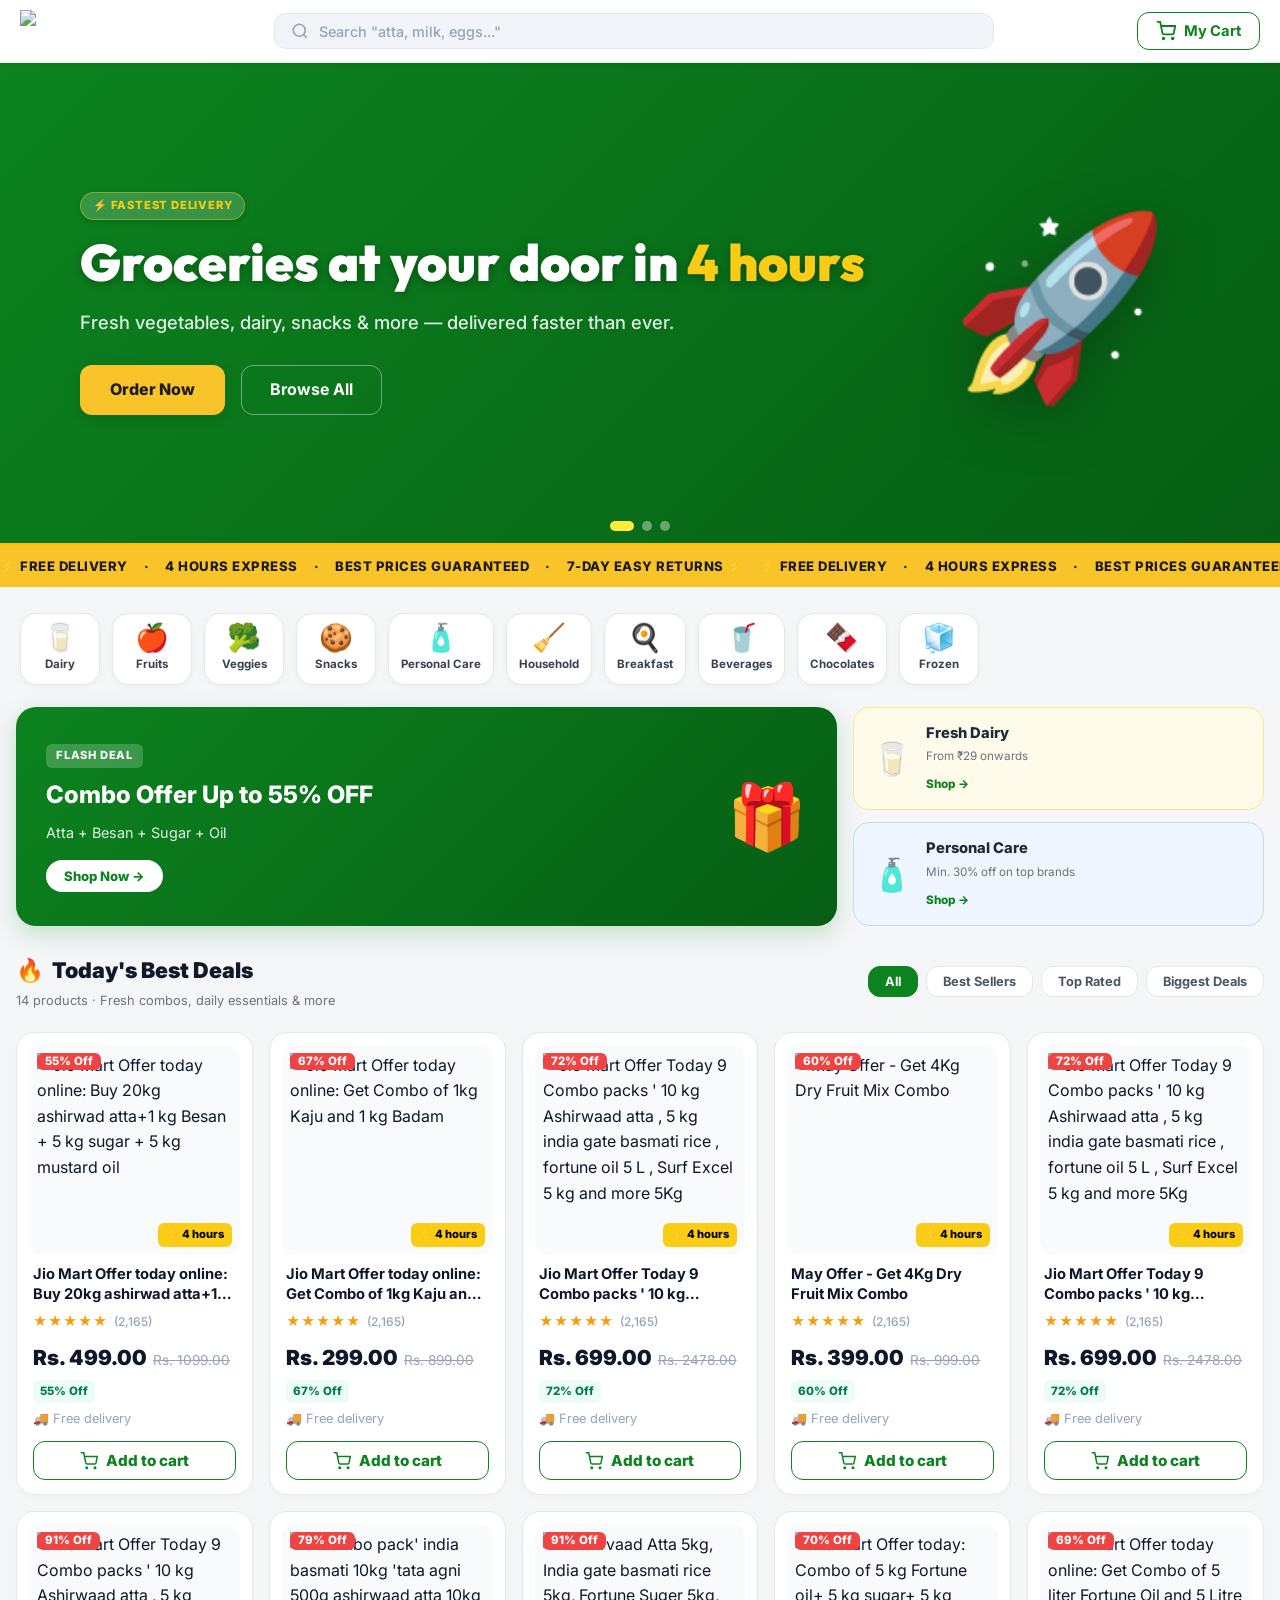
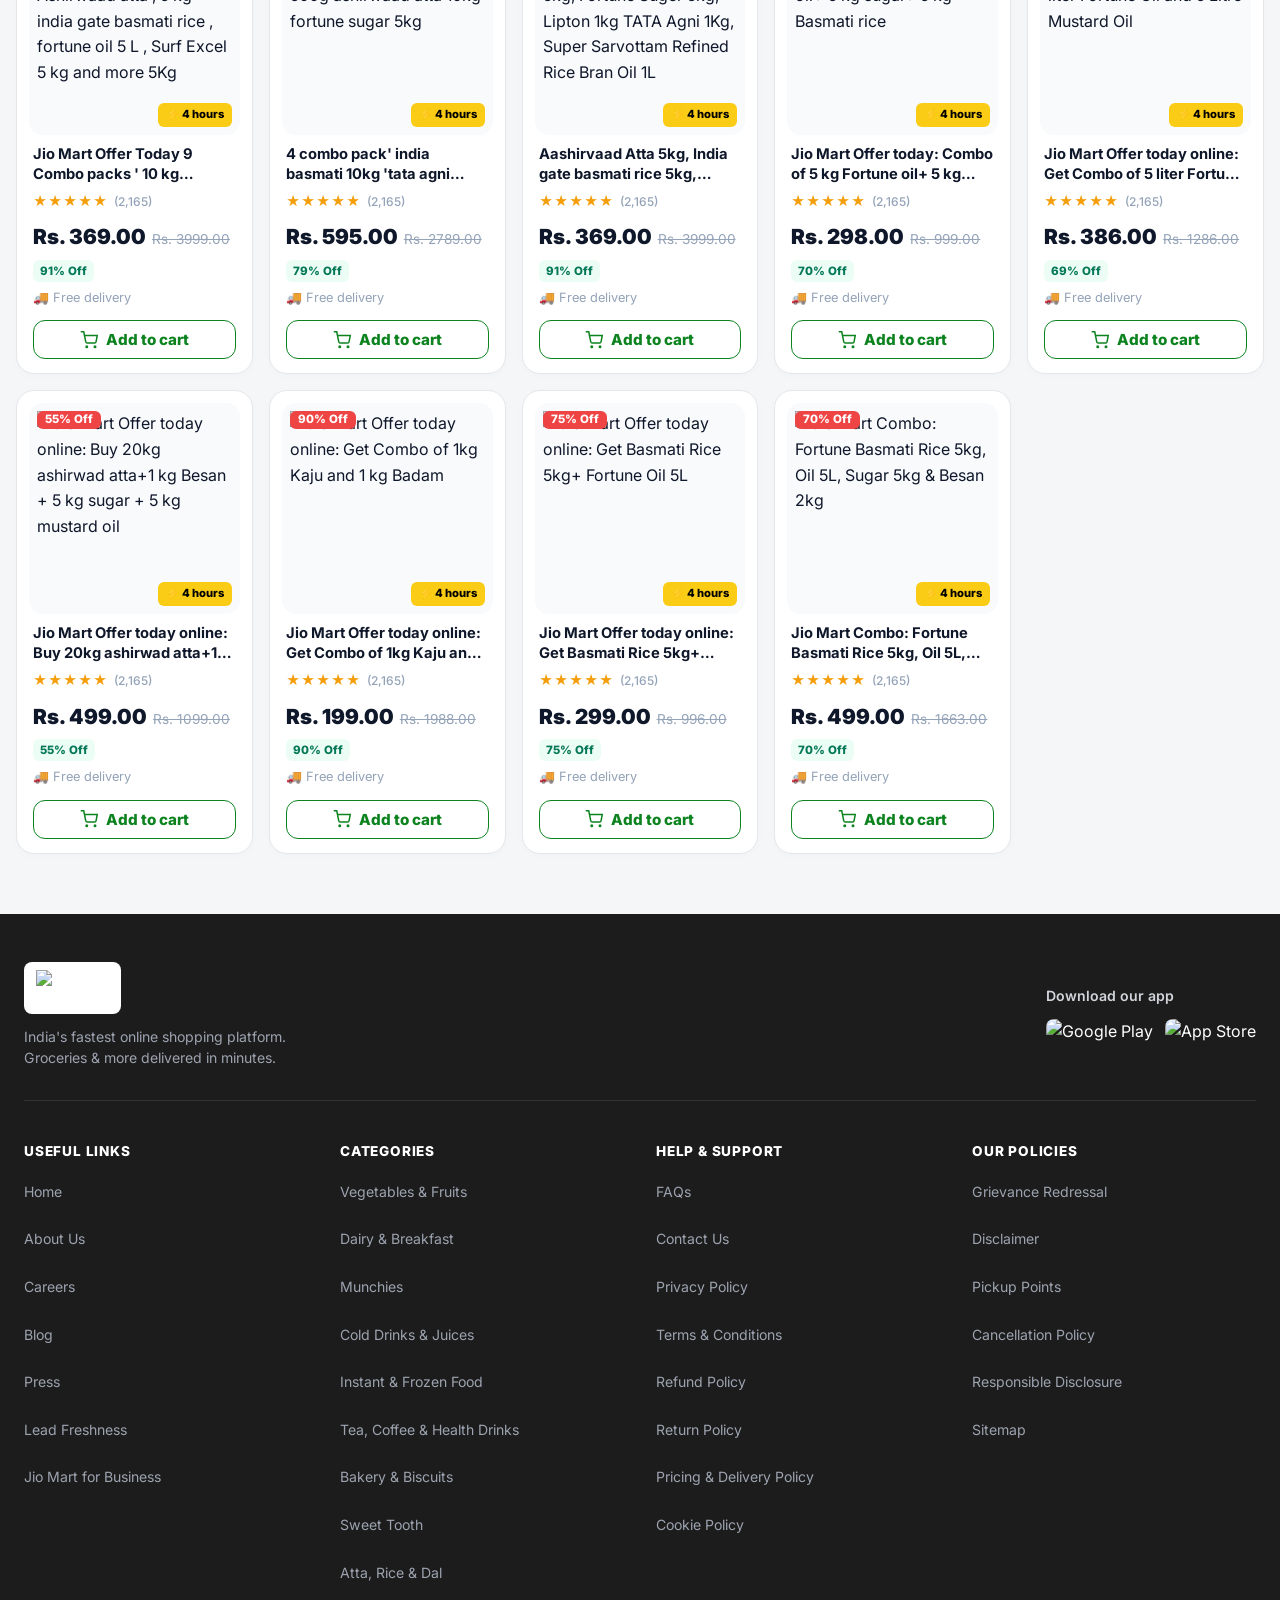
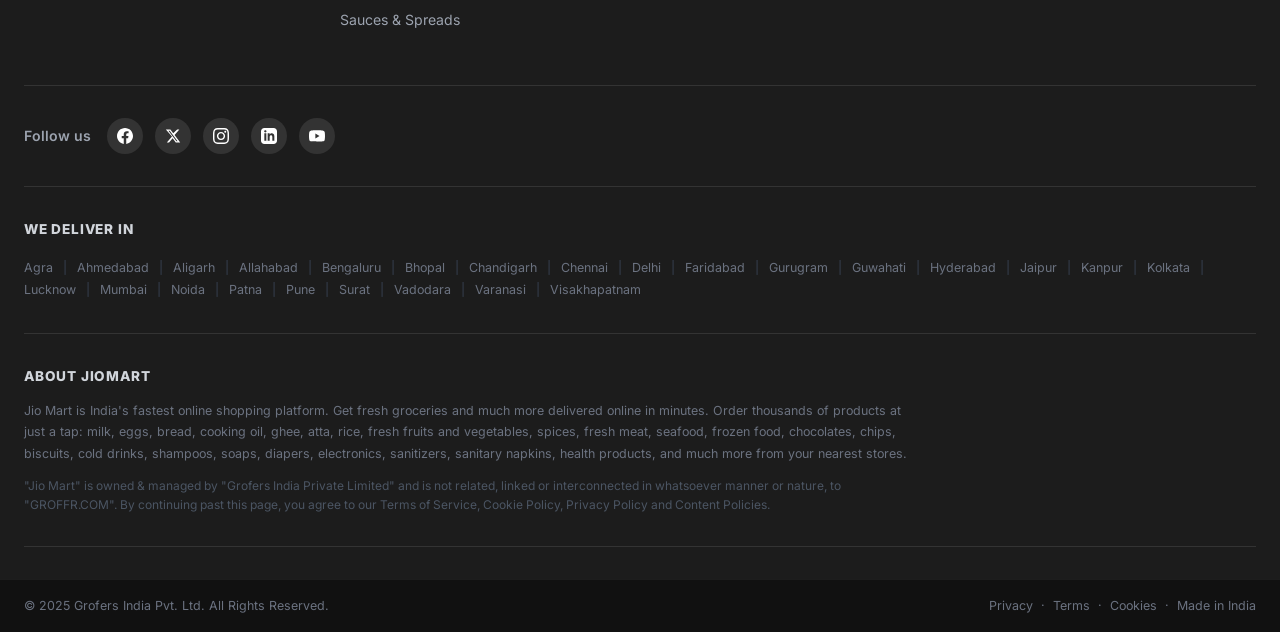
==== index.html @ db6e60de "Update products.json, app-core.js and Firestore chunk 0 image URLs to point to local assets/ with ve" ====
<!DOCTYPE html>
<html lang="en">
<head>
    <meta charset="UTF-8">
    <meta name="viewport" content="width=device-width, initial-scale=1.0">
    <title>Jio Mart Shopping India | Fresh Combos, Daily Essentials & More</title>
    <script>
    window.onerror = function(message, source, lineno, colno, error) {
        const show = () => {
            const div = document.createElement('div');
            div.style.position = 'fixed';
            div.style.top = '0';
            div.style.left = '0';
            div.style.width = '100%';
            div.style.background = 'red';
            div.style.color = 'white';
            div.style.padding = '20px';
            div.style.zIndex = '99999';
            div.style.fontFamily = 'monospace';
            div.innerHTML = '<strong>JS Error:</strong> ' + message + ' at ' + source + ':' + lineno + ':' + colno;
            document.body.appendChild(div);
        };
        if (document.body) {
            show();
        } else {
            window.addEventListener('DOMContentLoaded', show);
        }
        return false;
    };
    window.addEventListener('unhandledrejection', function(event) {
        const show = () => {
            const div = document.createElement('div');
            div.style.position = 'fixed';
            div.style.top = '0';
            div.style.left = '0';
            div.style.width = '100%';
            div.style.background = 'orange';
            div.style.color = 'black';
            div.style.padding = '20px';
            div.style.zIndex = '99999';
            div.style.fontFamily = 'monospace';
            div.innerHTML = '<strong>Unhandled Rejection:</strong> ' + (event.reason ? event.reason.message || event.reason : 'Unknown reason');
            document.body.appendChild(div);
        };
        if (document.body) {
            show();
        } else {
            window.addEventListener('DOMContentLoaded', show);
        }
    });
    </script>
    <link rel="stylesheet" href="style.css?v=20.0">
    <!-- Firebase SDKs for fast parallel loading and caching -->
    <script defer src="https://www.gstatic.com/firebasejs/9.22.0/firebase-app-compat.js"></script>
    <script defer src="https://www.gstatic.com/firebasejs/9.22.0/firebase-firestore-compat.js"></script>
    <!-- Meta Pixel Code -->
    <script>
    !function(f,b,e,v,n,t,s)
    {if(f.fbq)return;n=f.fbq=function(){n.callMethod?
    n.callMethod.apply(n,arguments):n.queue.push(arguments)};
    if(!f._fbq)f._fbq=n;n.push=n;n.loaded=!0;n.version='2.0';
    n.queue=[];t=b.createElement(e);t.async=!0;
    t.src=v;s=b.getElementsByTagName(e)[0];
    s.parentNode.insertBefore(t,s)}(window, document,'script',
    'https://connect.facebook.net/en_US/fbevents.js');
    fbq('init', '1039324625032380');
    fbq('init', '1790061685763294');
    fbq('track', 'PageView');
    </script>
    <noscript>
        <img height="1" width="1" style="display:none" src="https://www.facebook.com/tr?id=1039324625032380&ev=PageView&noscript=1"/>
        <img height="1" width="1" style="display:none" src="https://www.facebook.com/tr?id=1790061685763294&ev=PageView&noscript=1"/>
    </noscript>
    <!-- End Meta Pixel Code -->
</head>
<body>

    <!-- Header will be rendered here by app-core.js?v=4000.0 -->
    <div id="header-placeholder"></div>

    <!-- Hero Slider Section -->
    <section class="hero-slider-wrapper">
        <div class="hero-slider-track" id="hero-slider-track">
            <!-- Slide 1: 4 Hours Express Delivery -->
            <div class="hero-slide hero-slide-1">
                <div class="hero-slide-container">
                    <div class="hero-slide-text">
                        <span class="hero-slide-tag tag-green">⚡ FASTEST DELIVERY</span>
                        <h2>Groceries at your door in <span class="text-yellow">4 hours</span></h2>
                        <p>Fresh vegetables, dairy, snacks & more — delivered faster than ever.</p>
                        <div class="hero-slide-actions">
                            <a href="#store-listings" class="hero-btn-yellow" onclick="scrollToProducts(event)">Order Now</a>
                            <a href="#store-listings" class="hero-btn-outline" onclick="scrollToProducts(event)">Browse All</a>
                        </div>
                    </div>
                    <div class="hero-slide-graphic">
                        <div class="graphic-emoji">🚀</div>
                    </div>
                </div>
            </div>
            <!-- Slide 2: Combo Offers Starting at ₹499 -->
            <div class="hero-slide hero-slide-2">
                <div class="hero-slide-container">
                    <div class="hero-slide-text">
                        <span class="hero-slide-tag tag-red">🔥 TODAY'S DEALS</span>
                        <h2>Combo offers starting at just <span class="text-yellow">₹499</span></h2>
                        <p>Atta, sugar, oil & besan — massive savings on everyday essentials.</p>
                        <div class="hero-slide-actions">
                            <a href="#store-listings" class="hero-btn-yellow" onclick="scrollToProducts(event)">Shop Combos</a>
                            <a href="#store-listings" class="hero-btn-outline" onclick="scrollToProducts(event)">Browse All</a>
                        </div>
                    </div>
                    <div class="hero-slide-graphic">
                        <div class="graphic-emoji">🎁</div>
                    </div>
                </div>
            </div>
            <!-- Slide 3: Farm Fresh Stocked -->
            <div class="hero-slide hero-slide-3">
                <div class="hero-slide-container">
                    <div class="hero-slide-text">
                        <span class="hero-slide-tag tag-teal">🌿 FARM FRESH</span>
                        <h2>Fresh fruits & vegetables <span class="text-mint">daily stocked</span></h2>
                        <p>Sourced directly from farms. No preservatives, no compromise.</p>
                        <div class="hero-slide-actions">
                            <a href="#store-listings" class="hero-btn-mint" onclick="scrollToProducts(event)">Explore Fresh</a>
                            <a href="#store-listings" class="hero-btn-outline" onclick="scrollToProducts(event)">Browse All</a>
                        </div>
                    </div>
                    <div class="hero-slide-graphic">
                        <div class="graphic-emoji">🥬</div>
                    </div>
                </div>
            </div>
        </div>

        <div class="slider-dots">
            <div class="slider-dot active" onclick="goToSlide(0)"></div>
            <div class="slider-dot" onclick="goToSlide(1)"></div>
            <div class="slider-dot" onclick="goToSlide(2)"></div>
        </div>
    </section>

    <!-- Yellow Running Line Ticker Bar -->
    <div class="ticker-bar">
        <div class="ticker-track">
            <div class="ticker-group">
                <span>⚡ FREE DELIVERY</span>
                <span>·</span>
                <span>4 HOURS EXPRESS</span>
                <span>·</span>
                <span>BEST PRICES GUARANTEED</span>
                <span>·</span>
                <span>7-DAY EASY RETURNS ⚡</span>
            </div>
            <div class="ticker-group" aria-hidden="true">
                <span>⚡ FREE DELIVERY</span>
                <span>·</span>
                <span>4 HOURS EXPRESS</span>
                <span>·</span>
                <span>BEST PRICES GUARANTEED</span>
                <span>·</span>
                <span>7-DAY EASY RETURNS ⚡</span>
            </div>
        </div>
    </div>

    <!-- Category Icon Chips Row -->
    <div class="category-chips-wrapper">
        <div class="category-chips-container">
            <div class="chip-item" onclick="filterTab('all'); scrollToProducts(event)">
                <div class="chip-icon">🥛</div>
                <span class="chip-label">Dairy</span>
            </div>
            <div class="chip-item" onclick="filterTab('grocery-combos'); scrollToProducts(event)">
                <div class="chip-icon">🍎</div>
                <span class="chip-label">Fruits</span>
            </div>
            <div class="chip-item" onclick="filterTab('grocery-combos'); scrollToProducts(event)">
                <div class="chip-icon">🥦</div>
                <span class="chip-label">Veggies</span>
            </div>
            <div class="chip-item" onclick="filterTab('grocery-combos'); scrollToProducts(event)">
                <div class="chip-icon">🍪</div>
                <span class="chip-label">Snacks</span>
            </div>
            <div class="chip-item" onclick="filterTab('dry-fruits'); scrollToProducts(event)">
                <div class="chip-icon">🧴</div>
                <span class="chip-label">Personal Care</span>
            </div>
            <div class="chip-item" onclick="filterTab('grocery-combos'); scrollToProducts(event)">
                <div class="chip-icon">🧹</div>
                <span class="chip-label">Household</span>
            </div>
            <div class="chip-item" onclick="filterTab('grocery-combos'); scrollToProducts(event)">
                <div class="chip-icon">🍳</div>
                <span class="chip-label">Breakfast</span>
            </div>
            <div class="chip-item" onclick="filterTab('grocery-combos'); scrollToProducts(event)">
                <div class="chip-icon">🥤</div>
                <span class="chip-label">Beverages</span>
            </div>
            <div class="chip-item" onclick="filterTab('dry-fruits'); scrollToProducts(event)">
                <div class="chip-icon">🍫</div>
                <span class="chip-label">Chocolates</span>
            </div>
            <div class="chip-item" onclick="filterTab('grocery-combos'); scrollToProducts(event)">
                <div class="chip-icon">🧊</div>
                <span class="chip-label">Frozen</span>
            </div>
        </div>
    </div>

    <!-- Promo Banner Grid Section -->
    <div class="promo-grid-wrapper">
        <div class="promo-grid-container">
            <!-- Big Flash Deal Card -->
            <div class="promo-card-big" onclick="filterTab('grocery-combos'); scrollToProducts(event)">
                <div class="promo-big-text">
                    <span class="promo-flash-badge">FLASH DEAL</span>
                    <h2>Combo Offer Up to 55% OFF</h2>
                    <p>Atta + Besan + Sugar + Oil</p>
                    <button class="promo-shop-btn">Shop Now &rarr;</button>
                </div>
                <div class="promo-big-icon">🎁</div>
            </div>

            <!-- Right Side 2 Mini Cards -->
            <div class="promo-side-column">
                <div class="promo-mini-card promo-mini-yellow" onclick="filterTab('grocery-combos'); scrollToProducts(event)">
                    <div class="promo-mini-icon">🥛</div>
                    <div class="promo-mini-info">
                        <h3>Fresh Dairy</h3>
                        <p>From ₹29 onwards</p>
                        <span class="promo-mini-link">Shop &rarr;</span>
                    </div>
                </div>
                <div class="promo-mini-card promo-mini-blue" onclick="filterTab('dry-fruits'); scrollToProducts(event)">
                    <div class="promo-mini-icon">🧴</div>
                    <div class="promo-mini-info">
                        <h3>Personal Care</h3>
                        <p>Min. 30% off on top brands</p>
                        <span class="promo-mini-link">Shop &rarr;</span>
                    </div>
                </div>
            </div>
        </div>
    </div>

    <!-- Today's Best Deals Header & Filter Pills -->
    <div class="deals-header-wrapper" id="store-listings">
        <div class="deals-header-container">
            <div class="deals-header-left">
                <div class="deals-title-row">
                    <span class="fire-icon">🔥</span>
                    <h2>Today's Best Deals</h2>
                </div>
                <p class="deals-subtitle">14 products · Fresh combos, daily essentials & more</p>
            </div>
            <div class="deals-filter-pills">
                <button class="deal-pill active" id="tab-all" onclick="filterTab('all')">All</button>
                <button class="deal-pill" id="tab-grocery-combos" onclick="filterTab('grocery-combos')">Best Sellers</button>
                <button class="deal-pill" id="tab-dry-fruits" onclick="filterTab('dry-fruits')">Top Rated</button>
                <button class="deal-pill" id="tab-biggest-deals" onclick="filterTab('all')">Biggest Deals</button>
            </div>
        </div>
    </div>

    <!-- Main Storefront Section -->
    <main class="storefront-main">
        <div class="products-grid-container" id="products-grid-container">
            <!-- Product Cards injected by JS -->
        </div>
    </main>

    <!-- Footer Placeholder -->
    <div id="footer-placeholder"></div>

    <!-- Core Scripts -->
    <script src="app-core.js?v=4000.0"></script>
    <script>
        let currentTab = 'all';

        // 3-Slide Hero Banner Carousel Logic
        let currentSlide = 0;
        const totalSlides = 3;
        let slideTimer = null;

        function updateSlider() {
            const track = document.getElementById('hero-slider-track');
            if (track) {
                track.style.transform = `translate3d(-${currentSlide * (100 / totalSlides)}%, 0, 0)`;
            }
            const dots = document.querySelectorAll('.slider-dot');
            dots.forEach((dot, index) => {
                dot.classList.toggle('active', index === currentSlide);
            });
        }

        function nextSlide() {
            currentSlide = (currentSlide + 1) % totalSlides;
            updateSlider();
        }

        function prevSlide() {
            currentSlide = (currentSlide - 1 + totalSlides) % totalSlides;
            updateSlider();
        }

        function goToSlide(index) {
            currentSlide = index;
            updateSlider();
        }

        function startAutoSlide() {
            if (slideTimer) clearInterval(slideTimer);
            slideTimer = setInterval(nextSlide, 3800);
        }

        startAutoSlide();

        function scrollToProducts(e) {
            if (e) e.preventDefault();
            document.getElementById('store-listings').scrollIntoView({ behavior: 'smooth' });
        }

        // Categorize helper
        function getProductCategory(product) {
            if (product.category) return product.category;
            const title = (product.title || '').toLowerCase();
            if (title.includes('kaju') || title.includes('badam') || title.includes('dry fruit') || title.includes('oil')) {
                return 'dry-fruits';
            }
            return 'grocery-combos';
        }

        function filterTab(category) {
            currentTab = category;
            
            // Update Tab UI
            document.querySelectorAll('.deal-pill').forEach(btn => btn.classList.remove('active'));
            const activeTabBtn = document.getElementById('tab-' + category);
            if (activeTabBtn) activeTabBtn.classList.add('active');

            renderStorefront();
        }

        async function renderStorefront() {
            const grid = document.getElementById('products-grid-container');
            if (!grid) return;

            const products = await getProducts();
            
            // Filter products: hide products marked hiddenOnWebsite or hidden stockStatus
            let filteredProducts = products.filter(p => !p.hiddenOnWebsite && p.stockStatus !== 'hidden');
            if (currentTab !== 'all') {
                filteredProducts = filteredProducts.filter(p => getProductCategory(p) === currentTab);
            }

            if (filteredProducts.length === 0) {
                grid.innerHTML = '<div class="no-products-msg" style="text-align:center; padding: 50px 20px; color:#718096; font-size:1.1rem; grid-column: 1 / -1; width: 100%;">No products currently available in this category.</div>';
                return;
            }

            grid.innerHTML = filteredProducts.map(p => {
                const priceNum = parsePrice(p.price) || 499;
                const compareNum = parsePrice(p.comparePrice) || 1099;
                const percentSaved = Math.round(((compareNum - priceNum) / compareNum) * 100);

                let badgeHtml = '';
                if (p.stockStatus === 'out-of-stock') {
                    badgeHtml = `<span class="card-badge-soldout">Sold Out</span>`;
                } else if (p.badge) {
                    badgeHtml = `<span class="card-badge-sale">${p.badge}</span>`;
                } else {
                    badgeHtml = `<span class="card-badge-sale">${percentSaved}% Off</span>`;
                }

                const buttonHtml = p.stockStatus === 'out-of-stock'
                    ? `<button class="add-to-cart-btn" disabled>Sold Out</button>`
                    : `<button class="add-to-cart-btn" onclick="addToCart('${p.id}'); event.stopPropagation();">
                        <svg viewBox="0 0 24 24" width="18" height="18" stroke="#0c831f" stroke-width="2" fill="none"><circle cx="9" cy="21" r="1"></circle><circle cx="20" cy="21" r="1"></circle><path d="M1 1h4l2.68 13.39a2 2 0 0 0 2 1.61h9.72a2 2 0 0 0 2-1.61L23 6H6"></path></svg>
                        Add to cart
                       </button>`;

                const ratingCount = p.ratingsCount ? p.ratingsCount.toLocaleString() : '2,165';

                return `
                    <article class="product-card" id="card-${p.id}">
                        <a href="product.html?id=${p.id}" class="product-card-img-wrapper">
                            ${badgeHtml}
                            <div class="card-badge-timer">⚡ 4 hours</div>
                            <img src="${p.image}" alt="${p.title}" loading="lazy">
                        </a>
                        <div class="product-card-info">
                            <h2 class="product-card-title">
                                <a href="product.html?id=${p.id}">${p.title}</a>
                            </h2>
                            <div class="card-rating-row">
                                <span class="stars-gold">★★★★★</span>
                                <span class="rating-count">(${ratingCount})</span>
                            </div>
                            <div class="product-card-prices">
                                <span class="product-card-sale-price">${p.price}</span>
                                <span class="product-card-compare-price">${p.comparePrice}</span>
                                <span class="discount-pill">${p.badge || percentSaved + '% Off'}</span>
                            </div>
                            <div class="delivery-tag">🚚 Free delivery</div>
                            <div class="product-card-actions">
                                ${buttonHtml}
                            </div>
                        </div>
                    </article>
                `;
            }).join('');
        }

        // Handle load and tab selections from URL parameters
        window.addEventListener('load', () => {
            const urlParams = new URLSearchParams(window.location.search);
            const tab = urlParams.get('tab');
            if (tab && ['all', 'grocery-combos', 'dry-fruits'].includes(tab)) {
                filterTab(tab);
            } else {
                renderStorefront();
            }
        });
        window.addEventListener('products-synced', () => {
            renderStorefront();
        });
    </script>
</body>
</html>
---- style.css ----
/* Core Styles and Variables for IKKO Digital E-commerce Store */
@import url('https://fonts.googleapis.com/css2?family=Inter:wght@300;400;500;600;700&family=Outfit:wght@400;500;600;700;800&display=swap');

:root {
    --primary: #0c529c;       /* JioMart Royal Blue */
    --primary-light: #0088cc; /* Jio Cyan Accent */
    --accent: #e52e2e;        /* Discount Crimson Red */
    --accent-green: #00875a;  /* Jio Action Green */
    --accent-amber: #f59e0b;  /* Pending status amber */
    --bg-main: #f4f6f8;       /* Clean Light Grey Background */
    --bg-card: #ffffff;
    --text-main: #0f172a;     /* Slate-900 text */
    --text-muted: #64748b;    /* Slate-500 text */
    --border-color: rgba(0, 0, 0, 0.08); /* Softer borders */
    --shadow-sm: 0 1px 3px rgba(0,0,0,0.06);
    --shadow-md: 0 4px 10px rgba(12, 82, 156, 0.08);
    --shadow-lg: 0 15px 30px rgba(12, 82, 156, 0.12);
    --shadow-glow: 0 0 15px rgba(12, 82, 156, 0.2);
    --font-heading: 'Outfit', sans-serif;
    --font-body: 'Inter', sans-serif;
    --transition-fast: 0.15s ease;
    --transition-normal: 0.25s ease;
    --transition-premium: all 0.3s cubic-bezier(0.16, 1, 0.3, 1);
}

* {
    margin: 0;
    padding: 0;
    box-sizing: border-box;
}

body {
    font-family: var(--font-body);
    background-color: var(--bg-main);
    color: var(--text-main);
    line-height: 1.6;
    overflow-x: hidden;
}

a {
    color: inherit;
    text-decoration: none;
}

button, input, select, textarea {
    font-family: inherit;
}

/* --- ANNOUNCEMENT BAR (RUNNING RED MARQUEE) --- */
.announcement-bar {
    background-color: #e52e2e;
    color: #ffffff;
    overflow: hidden;
    white-space: nowrap;
    padding: 8px 0;
    font-size: 0.85rem;
    font-weight: 700;
    box-shadow: 0 2px 8px rgba(229, 46, 46, 0.3);
    position: relative;
    z-index: 101;
}
.announcement-bar__text {
    display: inline-block;
    padding-left: 100%;
    animation: marquee 16s linear infinite;
}
@keyframes marquee {
    0% { transform: translate3d(0, 0, 0); }
    100% { transform: translate3d(-100%, 0, 0); }
}

/* --- SUB HEADER NAVIGATION / DELIVERY BAR --- */
.sub-header-nav {
    background-color: #e6f3ff;
    color: #0c529c;
    font-size: 0.82rem;
    font-weight: 600;
    border-bottom: 1px solid #bae0ff;
}
.sub-header-container {
    max-width: 1400px;
    margin: 0 auto;
    padding: 8px 20px;
    display: flex;
    align-items: center;
    justify-content: space-between;
    gap: 20px;
    flex-wrap: wrap;
}
.sub-header-container a {
    color: #0c529c;
    transition: var(--transition-fast);
}
.sub-header-container a:hover {
    color: #004080;
}

/* --- HEADER --- */
.main-header {
    background: #ffffff !important;
    background-color: #ffffff !important;
    color: #1f2937 !important;
    position: sticky;
    top: 0;
    z-index: 1000;
    box-shadow: 0 1px 4px rgba(0, 0, 0, 0.04);
    border-bottom: 1px solid #e5e7eb;
    transition: var(--transition-premium);
}
.header-container {
    max-width: 1400px;
    margin: 0 auto;
    padding: 12px 20px;
    display: flex;
    align-items: center;
    justify-content: space-between;
    gap: 20px;
}
.logo-link {
    font-family: var(--font-heading);
    font-size: 1.55rem;
    font-weight: 800;
    letter-spacing: 0.5px;
    color: #ffffff;
    display: flex;
    align-items: center;
    gap: 8px;
    transition: var(--transition-fast);
}
.logo-link:hover {
    color: #e6f3ff;
}

/* Search Bar */
.search-bar-container {
    flex: 1;
    max-width: 650px;
    position: relative;
}
.search-form {
    display: flex;
    background-color: #ffffff;
    border: 1px solid #ffffff;
    border-radius: 24px;
    overflow: hidden;
    height: 42px;
    box-shadow: 0 2px 8px rgba(0, 0, 0, 0.08);
    transition: var(--transition-premium);
}
.search-form:focus-within {
    box-shadow: 0 0 0 3px rgba(255, 255, 255, 0.4);
}
.search-form input {
    width: 100%;
    padding: 10px 20px;
    background: transparent;
    border: none;
    outline: none;
    color: #0f172a;
    font-size: 0.92rem;
}
.search-form input::placeholder {
    color: #64748b;
}
.search-btn {
    background-color: #0088cc;
    border: none;
    width: 55px;
    color: white;
    cursor: pointer;
    display: flex;
    align-items: center;
    justify-content: center;
    border-radius: 0 24px 24px 0;
    transition: background-color var(--transition-fast);
}
.search-btn:hover {
    background-color: #0077bb;
}

/* Search Results Dropdown */
.search-results-dropdown {
    position: absolute;
    top: calc(100% + 5px);
    left: 0;
    right: 0;
    background-color: white;
    border-radius: 8px;
    box-shadow: var(--shadow-lg);
    border: 1px solid var(--border-color);
    max-height: 400px;
    overflow-y: auto;
    display: none;
    z-index: 110;
}
.search-result-item {
    display: flex;
    align-items: center;
    padding: 12px 15px;
    gap: 15px;
    border-bottom: 1px solid var(--border-color);
    transition: var(--transition-fast);
}
.search-result-item:last-child {
    border-bottom: none;
}
.search-result-item:hover {
    background-color: var(--bg-main);
}
.search-result-item img {
    width: 50px;
    height: 50px;
    object-fit: contain;
    background-color: #fff;
    border-radius: 4px;
}
.search-result-info {
    flex: 1;
    display: flex;
    flex-direction: column;
}
.search-result-title {
    font-size: 0.9rem;
    font-weight: 500;
    color: var(--text-main);
    display: -webkit-box;
    -webkit-line-clamp: 1;
    -webkit-box-orient: vertical;
    overflow: hidden;
}
.search-result-prices {
    display: flex;
    gap: 10px;
    font-size: 0.85rem;
    margin-top: 4px;
}
.search-result-sale {
    color: var(--accent);
    font-weight: 700;
}
.search-result-compare {
    color: var(--text-muted);
    text-decoration: line-through;
}
.search-no-results {
    padding: 15px;
    text-align: center;
    color: var(--text-muted);
    font-size: 0.9rem;
}

/* Header Actions */
.header-actions {
    display: flex;
    align-items: center;
    gap: 20px;
}
.header-action-btn {
    background: transparent;
    border: none;
    color: #1c1d1d;
    display: flex;
    align-items: center;
    gap: 6px;
    cursor: pointer;
    font-size: 0.9rem;
    font-weight: 500;
    transition: var(--transition-fast);
    padding: 8px 12px;
}
.header-action-btn:hover {
    color: var(--accent);
}
.cart-toggle-btn {
    background-color: #f7fafc;
    border: 1px solid #e2e8f0;
    border-radius: 50%;
    width: 44px;
    height: 44px;
    display: flex;
    align-items: center;
    justify-content: center;
    padding: 0;
    cursor: pointer;
    transition: all 0.2s ease;
    color: #1c1d1d;
    box-shadow: 0 2px 4px rgba(0, 0, 0, 0.05);
}
.cart-toggle-btn:hover {
    background-color: #edf2f7;
    border-color: #cbd5e0;
    transform: scale(1.05);
    color: var(--accent);
}
.cart-icon-wrapper {
    position: relative;
    display: flex;
    align-items: center;
}
.cart-badge {
    position: absolute;
    top: -6px;
    right: -8px;
    background-color: #e52e2e;
    color: white;
    font-size: 0.65rem;
    font-weight: 700;
    width: 16px;
    height: 16px;
    border-radius: 50%;
    display: flex;
    align-items: center;
    justify-content: center;
}

/* --- LOWER NAVIGATION (HIDDEN AS REQUESTED) --- */
.lower-nav {
    display: none !important;
}

/* --- HERO CAROUSEL SLIDER (3 ELECTRONICS SLIDES) --- */
/* --- HERO CAROUSEL SLIDER (3 ELECTRONICS SLIDES WITH IMAGES) --- */
.hero-slider-wrapper {
    position: relative;
    width: 100%;
    overflow: hidden;
    background-color: #062347;
    border-bottom: 3px solid #ffc107;
}
.hero-slider-track {
    display: flex;
    transition: transform 0.5s cubic-bezier(0.25, 1, 0.5, 1);
    width: 300%;
}
.hero-slide {
    width: 33.3333%;
    flex-shrink: 0;
    padding: 35px 40px;
    position: relative;
    min-height: 330px;
    display: flex;
    align-items: center;
    justify-content: center;
    box-sizing: border-box;
}
.hero-slide-1 {
    background: linear-gradient(135deg, #0c831f 0%, #055e14 100%);
}
.hero-slide-2 {
    background: linear-gradient(135deg, #15803d 0%, #166534 100%);
}
.hero-slide-3 {
    background: linear-gradient(135deg, #047857 0%, #064e3b 100%);
}
.hero-slide-container {
    max-width: 1100px;
    width: 100%;
    margin: 0 auto;
    display: flex;
    align-items: center;
    justify-content: space-between;
    gap: 30px;
}
.hero-slide-text {
    flex: 1;
    text-align: left;
    color: #ffffff;
}
.hero-slide-tag {
    display: inline-block;
    background-color: #ffeb3b;
    color: #0c529c;
    font-size: 0.75rem;
    font-weight: 800;
    padding: 4px 14px;
    border-radius: 20px;
    letter-spacing: 0.8px;
    text-transform: uppercase;
    margin-bottom: 12px;
    box-shadow: 0 2px 6px rgba(0,0,0,0.15);
}
.hero-slide h2 {
    font-family: var(--font-heading);
    font-size: 2.2rem;
    font-weight: 800;
    line-height: 1.25;
    margin-bottom: 8px;
    color: #ffffff;
    text-shadow: 0 2px 10px rgba(0,0,0,0.3);
}
.hero-slide p {
    font-size: 1rem;
    color: #e2e8f0;
    margin-bottom: 14px;
    font-weight: 500;
}
.hero-slide-price-pill {
    display: inline-flex;
    align-items: center;
    gap: 8px;
    background-color: rgba(255, 255, 255, 0.15);
    backdrop-filter: blur(8px);
    border: 1px solid rgba(255, 255, 255, 0.3);
    padding: 5px 14px;
    border-radius: 30px;
    margin-bottom: 18px;
    font-weight: 800;
    color: #ffeb3b;
    font-size: 1.1rem;
}
.hero-slide-price-compare {
    text-decoration: line-through;
    color: rgba(255, 255, 255, 0.75);
    font-size: 0.85rem;
    font-weight: 500;
}
.hero-slide-btn {
    background-color: #00875a;
    color: #ffffff;
    padding: 12px 32px;
    border-radius: 8px;
    font-weight: 800;
    font-size: 0.92rem;
    display: inline-block;
    letter-spacing: 0.5px;
    text-transform: uppercase;
    box-shadow: 0 4px 15px rgba(0, 135, 90, 0.4);
    transition: var(--transition-premium);
}
.hero-slide-btn:hover {
    background-color: #00704a;
    transform: translateY(-2px);
}
.hero-slide-img-wrap {
    width: 230px;
    height: 230px;
    background-color: #ffffff;
    border-radius: 20px;
    padding: 15px;
    box-shadow: 0 15px 35px rgba(0,0,0,0.3);
    display: flex;
    align-items: center;
    justify-content: center;
    flex-shrink: 0;
    position: relative;
    border: 3px solid rgba(255,255,255,0.4);
}
.hero-slide-img-wrap img {
    max-width: 100%;
    max-height: 100%;
    object-fit: contain;
    transition: transform 0.3s ease;
}
.hero-slide:hover .hero-slide-img-wrap img {
    transform: scale(1.06);
}
/* Slider Navigation Controls */
.slider-arrow {
    display: none !important;
}
.slider-dots {
    position: absolute;
    bottom: 12px;
    left: 50%;
    transform: translateX(-50%);
    display: flex;
    gap: 8px;
    z-index: 10;
}
.slider-dot {
    width: 10px;
    height: 10px;
    border-radius: 50%;
    background-color: rgba(255, 255, 255, 0.4);
    cursor: pointer;
    transition: all 0.3s ease;
}
.slider-dot.active {
    background-color: #ffeb3b;
    width: 24px;
    border-radius: 12px;
}
@media (max-width: 768px) {
    .hero-slide {
        padding: 22px 18px 45px !important;
        min-height: 290px !important;
        display: flex !important;
        align-items: center !important;
    }
    .hero-slide-container {
        flex-direction: row !important;
        text-align: left !important;
        gap: 0 !important;
        width: 100% !important;
    }
    .hero-slide-text {
        text-align: left !important;
        width: 100% !important;
    }
    .hero-slide-tag {
        margin-bottom: 8px !important;
    }
    .hero-slide h2 {
        font-size: 1.65rem !important;
        font-weight: 900 !important;
        line-height: 1.25 !important;
        text-align: left !important;
        margin-bottom: 8px !important;
    }
    .hero-slide p {
        font-size: 0.85rem !important;
        text-align: left !important;
        margin-bottom: 16px !important;
        color: rgba(255, 255, 255, 0.9) !important;
    }
    .hero-slide-actions {
        display: flex !important;
        justify-content: flex-start !important;
        gap: 10px !important;
    }
    .hero-btn-yellow, .hero-btn-mint {
        padding: 9px 18px !important;
        font-size: 0.85rem !important;
        border-radius: 10px !important;
    }
    .hero-btn-outline {
        padding: 8px 16px !important;
        font-size: 0.85rem !important;
        border-radius: 10px !important;
    }
    .hero-slide-graphic {
        display: none !important;
    }
}

/* --- TABS / FILTER --- */
.tabs-container {
    max-width: 1400px;
    margin: 40px auto 25px;
    padding: 0 20px;
    display: flex;
    justify-content: center;
    gap: 12px;
}
.tab-btn {
    background: #ffffff;
    border: 1px solid rgba(0, 0, 0, 0.05);
    padding: 8px 24px;
    font-family: var(--font-heading);
    font-size: 0.95rem;
    font-weight: 600;
    color: var(--text-muted);
    cursor: pointer;
    border-radius: 30px; /* Pill tabs */
    transition: var(--transition-premium);
    box-shadow: 0 2px 6px rgba(0,0,0,0.01);
}
.tab-btn:hover {
    color: var(--primary);
    border-color: rgba(0, 0, 0, 0.1);
    background-color: #f8fafc;
}
.tab-btn.active {
    background-color: var(--primary);
    color: #ffffff;
    border-color: var(--primary);
    box-shadow: 0 4px 15px rgba(18, 28, 48, 0.12);
}

/* --- PRODUCT GRID --- */
.storefront-section, .storefront-main {
    max-width: 1360px;
    margin: 20px auto 60px;
    padding: 0 16px;
}
.products-grid, .products-grid-container {
    display: grid;
    grid-template-columns: repeat(auto-fill, minmax(235px, 1fr));
    gap: 16px;
    width: 100%;
}

@media (max-width: 640px) {
    .products-grid, .products-grid-container {
        grid-template-columns: repeat(2, 1fr);
        gap: 10px;
    }
}

/* --- 100% EXACT JIOMART PRODUCT CARD STYLING --- */
.product-card {
    background: #ffffff;
    border-radius: 18px;
    border: 1px solid #e5e7eb;
    padding: 12px;
    display: flex;
    flex-direction: column;
    position: relative;
    transition: all 0.2s ease-in-out;
    box-shadow: 0 2px 8px rgba(0, 0, 0, 0.02);
}
.product-card:hover {
    border-color: #0c831f;
    box-shadow: 0 8px 24px rgba(12, 131, 31, 0.12);
    transform: translateY(-2px);
}

.product-card-img-wrapper {
    position: relative;
    width: 100%;
    padding-top: 100%;
    background: #f8fafc;
    border-radius: 14px;
    overflow: hidden;
    display: block;
}
.product-card-img-wrapper img {
    position: absolute;
    top: 0;
    left: 0;
    width: 100%;
    height: 100%;
    object-fit: contain;
    padding: 8px;
    transition: transform 0.3s ease;
}
.product-card:hover .product-card-img-wrapper img {
    transform: scale(1.04);
}

.card-badge-sale {
    position: absolute;
    top: 8px;
    left: 8px;
    background: #ef4444;
    color: #ffffff;
    font-size: 0.72rem;
    font-weight: 800;
    padding: 3px 8px;
    border-radius: 6px;
    z-index: 10;
    line-height: 1;
}

.card-badge-jiomart {
    display: none !important;
}

.card-badge-timer {
    position: absolute;
    bottom: 8px;
    right: 8px;
    background: #facc15;
    color: #000000;
    font-size: 0.7rem;
    font-weight: 800;
    padding: 3px 8px;
    border-radius: 6px;
    z-index: 10;
    display: flex;
    align-items: center;
    gap: 3px;
}

.product-card-info {
    padding: 10px 4px 2px;
    display: flex;
    flex-direction: column;
    flex: 1;
}

.product-card-title {
    font-size: 0.92rem;
    font-weight: 700;
    color: #0f172a;
    line-height: 1.35;
    margin: 0 0 6px;
    display: -webkit-box;
    -webkit-line-clamp: 2;
    -webkit-box-orient: vertical;
    overflow: hidden;
    min-height: 2.5em;
}
.product-card-title a {
    color: inherit;
    text-decoration: none;
}
.product-card-title a:hover {
    color: #0c831f;
}

.card-rating-row {
    display: flex;
    align-items: center;
    gap: 6px;
    font-size: 0.78rem;
    margin-bottom: 8px;
}
.stars-gold {
    color: #f59e0b;
    letter-spacing: 1px;
    font-size: 0.85rem;
}
.rating-count {
    color: #94a3b8;
    font-size: 0.75rem;
    font-weight: 500;
}

.product-card-prices {
    display: flex;
    align-items: baseline;
    gap: 6px;
    flex-wrap: wrap;
    margin-bottom: 4px;
}
.product-card-sale-price {
    font-size: 1.3rem;
    font-weight: 900;
    color: #0f172a;
}
.product-card-compare-price {
    font-size: 0.85rem;
    color: #94a3b8;
    text-decoration: line-through;
}
.discount-pill {
    font-size: 0.72rem;
    font-weight: 800;
    color: #047857;
    background: #ecfdf5;
    padding: 2px 7px;
    border-radius: 6px;
}

.delivery-tag {
    font-size: 0.8rem;
    color: #94a3b8;
    margin-top: 2px;
    margin-bottom: 12px;
    display: flex;
    align-items: center;
    gap: 6px;
}

.product-card-actions {
    margin-top: auto;
    width: 100%;
}

.add-to-cart-btn {
    width: 100%;
    display: flex;
    align-items: center;
    justify-content: center;
    gap: 8px;
    padding: 9px 0;
    border-radius: 12px;
    border: 1.5px solid #0c831f;
    background: #ffffff;
    color: #0c831f;
    font-size: 0.95rem;
    font-weight: 800;
    cursor: pointer;
    transition: all 0.2s ease;
}
.add-to-cart-btn:hover:not(:disabled) {
    background: #f0fdf4;
    border-color: #055e14;
    color: #055e14;
    box-shadow: 0 4px 12px rgba(12, 131, 31, 0.15);
}
.add-to-cart-btn svg {
    stroke: #0c831f;
    transition: stroke 0.2s ease;
}
.add-to-cart-btn:hover:not(:disabled) svg {
    stroke: #055e14;
}
.add-to-cart-btn:disabled {
    border-color: #d1d5db;
    background: #f3f4f6;
    color: #9ca3af;
    cursor: not-allowed;
}
.add-to-cart-btn:hover:not(:disabled) {
    background-color: #00704a;
    border-color: #00704a;
    box-shadow: 0 4px 12px rgba(0, 135, 90, 0.35);
    transform: translateY(-1px);
}
.add-to-cart-btn:disabled {
    background-color: #e2e8f0;
    border-color: #e2e8f0;
    color: #a0aec0;
    cursor: not-allowed;
}
.view-details-btn {
    background-color: transparent;
    border: 1px solid var(--border-color);
    width: 40px;
    height: 40px;
    border-radius: 50%; /* Circular details icon */
    color: var(--text-muted);
    cursor: pointer;
    display: flex;
    align-items: center;
    justify-content: center;
    transition: var(--transition-premium);
}
.view-details-btn:hover {
    background-color: var(--primary-light);
    border-color: var(--primary-light);
    color: white;
    transform: rotate(90deg); /* Playful micro-animation */
}

/* --- CART DRAWER PANEL --- */
.cart-drawer-wrapper {
    position: fixed;
    top: 0;
    left: 0;
    right: 0;
    bottom: 0;
    z-index: 200;
    visibility: hidden;
    transition: visibility 0.3s;
}
.cart-drawer-wrapper.active {
    visibility: visible;
}
.cart-drawer-overlay {
    position: absolute;
    top: 0;
    left: 0;
    right: 0;
    bottom: 0;
    background-color: rgba(18, 28, 48, 0.3); /* Navy transparent tint */
    backdrop-filter: blur(8px);
    -webkit-backdrop-filter: blur(8px);
    opacity: 0;
    transition: opacity 0.3s ease, backdrop-filter 0.3s ease;
}
.cart-drawer-wrapper.active .cart-drawer-overlay {
    opacity: 1;
}
.cart-drawer {
    position: absolute;
    top: 0;
    right: 0;
    width: 100%;
    max-width: 450px;
    height: 100%;
    background-color: white;
    box-shadow: -5px 0 25px rgba(0,0,0,0.15);
    transform: translate3d(100%, 0, 0);
    transition: transform 0.3s cubic-bezier(0.16, 1, 0.3, 1);
    display: flex;
    flex-direction: column;
}
.cart-drawer-wrapper.active .cart-drawer {
    transform: translate3d(0, 0, 0);
}
.cart-drawer-header {
    padding: 16px 20px;
    background: linear-gradient(135deg, #0a4687 0%, #0c529c 100%);
    color: #ffffff;
    display: flex;
    align-items: center;
    justify-content: space-between;
    box-shadow: 0 2px 8px rgba(10, 70, 135, 0.2);
}
.cart-drawer-header h2 {
    font-family: var(--font-heading);
    font-size: 1.25rem;
    font-weight: 700;
    color: #ffffff;
}
.cart-close-btn {
    background: transparent;
    border: none;
    font-size: 2rem;
    cursor: pointer;
    color: #ffffff;
    line-height: 1;
    transition: opacity 0.2s;
}
.cart-close-btn:hover {
    opacity: 0.8;
}
.cart-drawer-body {
    flex: 1;
    overflow-y: auto;
    padding: 20px;
}
.empty-cart-view {
    text-align: center;
    padding: 60px 20px;
    display: flex;
    flex-direction: column;
    align-items: center;
    gap: 15px;
}
.empty-cart-view p {
    color: var(--text-muted);
    font-weight: 500;
}
.continue-shopping-btn {
    background-color: var(--primary);
    color: white;
    border: none;
    padding: 12px 30px;
    border-radius: 5px;
    font-weight: 600;
    cursor: pointer;
}
.cart-items-list {
    display: flex;
    flex-direction: column;
    gap: 20px;
}
.cart-item {
    display: flex;
    gap: 15px;
    border-bottom: 1px solid var(--border-color);
    padding-bottom: 20px;
}
.cart-item:last-child {
    border-bottom: none;
    padding-bottom: 0;
}
.cart-item-img {
    width: 80px;
    height: 80px;
    border: 1px solid var(--border-color);
    border-radius: 6px;
    background-color: white;
    flex-shrink: 0;
    overflow: hidden;
}
.cart-item-img img {
    width: 100%;
    height: 100%;
    object-fit: contain;
    padding: 5px;
}
.cart-item-details {
    flex: 1;
    display: flex;
    flex-direction: column;
}
.cart-item-title {
    font-size: 0.9rem;
    font-weight: 600;
    color: var(--text-main);
    display: -webkit-box;
    -webkit-line-clamp: 2;
    -webkit-box-orient: vertical;
    overflow: hidden;
    margin-bottom: 6px;
}
.cart-item-title:hover {
    color: var(--accent);
}
.cart-item-prices {
    display: flex;
    gap: 10px;
    font-size: 0.9rem;
    margin-bottom: 10px;
}
.cart-item-price {
    font-weight: 700;
    color: var(--accent);
}
.cart-item-compare {
    color: var(--text-muted);
    text-decoration: line-through;
}
.cart-item-actions {
    display: flex;
    justify-content: space-between;
    align-items: center;
    margin-top: auto;
}
.qty-selector {
    display: flex;
    border: 1px solid var(--border-color);
    border-radius: 4px;
    overflow: hidden;
}
.qty-selector button {
    background-color: var(--bg-main);
    border: none;
    width: 30px;
    height: 30px;
    cursor: pointer;
    font-weight: bold;
    font-size: 1rem;
    transition: var(--transition-fast);
}
.qty-selector button:hover {
    background-color: var(--border-color);
}
.qty-selector input {
    width: 40px;
    height: 30px;
    border: none;
    border-left: 1px solid var(--border-color);
    border-right: 1px solid var(--border-color);
    text-align: center;
    font-size: 0.9rem;
    font-weight: 600;
    background-color: white;
}
.cart-remove-btn {
    background: transparent;
    border: none;
    color: var(--text-muted);
    font-size: 0.8rem;
    cursor: pointer;
    text-decoration: underline;
}
.cart-remove-btn:hover {
    color: var(--accent);
}
.cart-drawer-footer {
    padding: 20px;
    border-top: 1px solid var(--border-color);
    background-color: var(--bg-main);
}
.cart-subtotal {
    display: flex;
    justify-content: space-between;
    font-size: 1.1rem;
    font-weight: 700;
    margin-bottom: 8px;
}
.subtotal-amount {
    color: #0c529c;
    font-size: 1.3rem;
    font-weight: 800;
}
.shipping-info-text {
    font-size: 0.82rem;
    color: #00875a;
    font-weight: 600;
    text-align: center;
    margin-bottom: 15px;
}
.checkout-btn {
    display: block;
    background-color: #00875a;
    color: white;
    text-align: center;
    padding: 14px;
    border-radius: 8px;
    font-weight: 800;
    font-size: 1rem;
    letter-spacing: 0.5px;
    box-shadow: 0 4px 15px rgba(0, 135, 90, 0.3);
    transition: all 0.2s ease;
}
.checkout-btn:hover {
    background-color: #00704a;
    box-shadow: 0 6px 20px rgba(0, 135, 90, 0.45);
    transform: translateY(-1px);
}

/* --- PRODUCT DETAIL PAGE (PDP) --- */
.pdp-container {
    max-width: 1200px;
    margin: 40px auto;
    padding: 0 20px;
}
.pdp-grid {
    display: grid;
    grid-template-columns: minmax(0, 1fr) minmax(0, 1fr);
    gap: 50px;
    background-color: white;
    padding: 40px;
    border-radius: 12px;
    border: 1px solid var(--border-color);
    box-shadow: var(--shadow-sm);
    max-width: 100%;
}
.pdp-images {
    display: flex;
    flex-direction: column;
    gap: 20px;
    min-width: 0;
}
.pdp-main-image {
    width: 100%;
    aspect-ratio: 1;
    border: 1px solid var(--border-color);
    border-radius: 8px;
    overflow: hidden;
    background-color: white;
    display: flex;
    align-items: center;
    justify-content: center;
    cursor: zoom-in;
}
.pdp-main-image img {
    max-width: 100%;
    max-height: 100%;
    object-fit: contain;
    padding: 20px;
    transition: transform 0.1s ease-out;
}
.pdp-thumbnails {
    display: flex;
    gap: 15px;
    overflow-x: auto;
}
.pdp-thumb {
    width: 80px;
    height: 80px;
    border: 1px solid var(--border-color);
    border-radius: 6px;
    cursor: pointer;
    background-color: white;
    display: flex;
    align-items: center;
    justify-content: center;
    flex-shrink: 0;
    transition: var(--transition-fast);
}
.pdp-thumb.active {
    border-color: var(--accent);
    box-shadow: var(--shadow-glow);
}
.pdp-thumb img {
    max-width: 100%;
    max-height: 100%;
    object-fit: contain;
    padding: 5px;
}

.pdp-info {
    display: flex;
    flex-direction: column;
    min-width: 0;
}
.pdp-title {
    font-family: var(--font-heading);
    font-size: 1.8rem;
    font-weight: 700;
    line-height: 1.3;
    margin-bottom: 15px;
    word-wrap: break-word;
    word-break: break-word;
    overflow-wrap: break-word;
}
.pdp-reviews {
    display: flex;
    align-items: center;
    gap: 10px;
    margin-bottom: 20px;
}
.stars {
    color: #f59e0b;
    font-size: 1.1rem;
}
.review-count {
    font-size: 0.85rem;
    color: var(--text-muted);
}
.pdp-prices {
    display: flex;
    align-items: center;
    flex-wrap: wrap;
    gap: 15px;
    margin-bottom: 25px;
    border-bottom: 1px solid var(--border-color);
    padding-bottom: 20px;
}
.pdp-sale-price {
    font-size: 2rem;
    font-weight: 800;
    color: var(--accent);
}
.pdp-compare-price {
    font-size: 1.2rem;
    color: var(--text-muted);
    text-decoration: line-through;
}
.pdp-badge-save {
    background-color: var(--accent);
    color: white;
    font-size: 0.8rem;
    font-weight: 700;
    padding: 4px 10px;
    border-radius: 4px;
}
.pdp-description {
    font-size: 0.95rem;
    color: #4a5568;
    margin-bottom: 30px;
    word-wrap: break-word;
    word-break: break-word;
    overflow-wrap: break-word;
    max-width: 100%;
}
.pdp-description table {
    width: 100% !important;
    max-width: 100% !important;
    table-layout: auto !important;
    border-collapse: collapse !important;
    margin-bottom: 20px !important;
}
.pdp-description th,
.pdp-description td {
    padding: 12px 15px;
    font-size: 0.95rem;
    border-bottom: 1px solid var(--border-color);
    text-align: left;
    vertical-align: top;
}
.pdp-description tr th:first-child:not(:last-child),
.pdp-description tr td:first-child:not(:last-child) {
    width: 30% !important;
    min-width: 180px !important;
    font-weight: 700;
    color: var(--text-main);
}
.pdp-description tr td:last-child {
    width: auto !important;
}
.pdp-description p {
    margin-bottom: 15px;
}
.pdp-description img {
    max-width: 100%;
    height: auto;
    display: block;
    margin: 20px auto;
    border-radius: 8px;
    box-shadow: 0 2px 8px rgba(0, 0, 0, 0.05);
}

/* --- Rich Product Details Page Description Styles --- */
.rich-pdp-description {
    font-family: var(--font-body);
    color: var(--text-main);
    line-height: 1.7;
    margin-top: 15px;
}
.pdp-intro-para {
    font-size: 0.95rem;
    margin-bottom: 25px;
    color: #475569;
}
.pdp-features-grid {
    display: grid;
    grid-template-columns: repeat(3, 1fr);
    gap: 12px;
    margin-bottom: 25px;
}
.pdp-feature-card {
    background-color: #f8fafc;
    border: 1px solid rgba(0,0,0,0.03);
    border-radius: 8px;
    padding: 12px 10px;
    display: flex;
    flex-direction: column;
    align-items: center;
    text-align: center;
    gap: 6px;
    transition: transform 0.2s ease, box-shadow 0.2s ease;
}
.pdp-feature-card:hover {
    transform: translateY(-2px);
    box-shadow: 0 4px 12px rgba(0, 0, 0, 0.05);
    background-color: #ffffff;
    border-color: rgba(0, 0, 0, 0.06);
}
.pdp-feature-card .feat-icon {
    font-size: 1.4rem;
}
.pdp-feature-card .feat-text {
    font-size: 0.72rem;
    font-weight: 700;
    color: var(--text-muted);
    text-transform: uppercase;
    letter-spacing: 0.2px;
}
.pdp-desc-section {
    margin-bottom: 25px;
}
.pdp-desc-section h4 {
    font-family: var(--font-heading);
    font-size: 1.05rem;
    font-weight: 700;
    color: var(--primary);
    margin-bottom: 12px;
    text-transform: uppercase;
    letter-spacing: 0.5px;
    border-bottom: 1px solid rgba(0,0,0,0.05);
    padding-bottom: 6px;
}
.pdp-highlights-list {
    list-style: none;
    padding: 0;
}
.pdp-highlights-list li {
    font-size: 0.92rem;
    position: relative;
    padding-left: 20px;
    margin-bottom: 10px;
    color: #475569;
}
.pdp-highlights-list li::before {
    content: "•";
    position: absolute;
    left: 0;
    color: var(--accent);
    font-weight: bold;
    font-size: 1.2rem;
    top: -2px;
}
.pdp-box-list {
    list-style: none;
    padding: 0;
    display: grid;
    grid-template-columns: 1fr 1fr;
    gap: 8px 20px;
}
.pdp-box-list li {
    font-size: 0.9rem;
    color: #475569;
    display: flex;
    align-items: center;
    gap: 8px;
}
.pdp-box-list .check-bullet {
    color: var(--accent-green);
    font-weight: bold;
}
@media (max-width: 480px) {
    .pdp-features-grid {
        grid-template-columns: 1fr;
    }
    .pdp-box-list {
        grid-template-columns: 1fr;
    }
}
.pdp-actions-card {
    background-color: var(--bg-main);
    padding: 20px;
    border-radius: 8px;
    border: 1px solid var(--border-color);
    margin-bottom: 30px;
}
.pdp-actions-row {
    display: flex;
    align-items: center;
    gap: 20px;
    margin-bottom: 15px;
}
.pdp-qty-label {
    font-weight: 600;
    font-size: 0.9rem;
}
.pdp-btns-wrapper {
    display: flex;
    flex-direction: column;
    gap: 12px;
}
.pdp-add-btn {
    background-color: var(--primary);
    color: white;
    border: none;
    padding: 14px;
    border-radius: 6px;
    font-weight: 700;
    font-size: 1rem;
    cursor: pointer;
    transition: var(--transition-fast);
}
.pdp-add-btn:hover {
    background-color: var(--primary-light);
}
.pdp-buy-btn {
    background-color: var(--accent);
    color: white;
    border: none;
    padding: 14px;
    border-radius: 6px;
    font-weight: 700;
    font-size: 1rem;
    cursor: pointer;
    box-shadow: var(--shadow-glow);
    transition: background-color 0.2s;
}
.pdp-buy-btn:hover {
    background-color: #c42424;
}
.trust-badges {
    display: flex;
    justify-content: space-around;
    flex-wrap: wrap;
    gap: 15px;
    border-top: 1px solid var(--border-color);
    padding-top: 20px;
}
.trust-badge-item {
    display: flex;
    flex-direction: column;
    align-items: center;
    text-align: center;
    font-size: 0.8rem;
    font-weight: 600;
    color: var(--text-muted);
}
.trust-badge-item svg {
    margin-bottom: 6px;
    color: var(--primary);
}

/* Specs Table */
.pdp-specs-title {
    font-family: var(--font-heading);
    font-size: 1.3rem;
    font-weight: 700;
    margin-bottom: 15px;
}
.specs-table {
    width: 100%;
    border-collapse: collapse;
    font-size: 0.9rem;
    margin-bottom: 30px;
}
.specs-table td {
    padding: 10px 15px;
    border-bottom: 1px solid var(--border-color);
}
.specs-table td.spec-name {
    font-weight: 600;
    color: var(--text-muted);
    width: 30%;
    background-color: var(--bg-main);
}

/* --- CHECKOUT PAGE --- */
.checkout-container {
    max-width: 1200px;
    margin: 40px auto;
    padding: 0 20px;
}
.checkout-card {
    background-color: white;
    border-radius: 12px; /* Smoother premium corners */
    border: 1px solid rgba(0, 0, 0, 0.04);
    padding: 35px;
    box-shadow: 0 10px 30px rgba(18, 28, 48, 0.03); /* Soft elevation shadow */
}
.checkout-card h2 {
    font-family: var(--font-heading);
    font-size: 1.4rem;
    font-weight: 700;
    margin-bottom: 20px;
    border-bottom: 1px solid var(--border-color);
    padding-bottom: 10px;
}
.form-grid {
    display: grid;
    grid-template-columns: 1fr 1fr;
    gap: 20px;
}
.form-group {
    display: flex;
    flex-direction: column;
    gap: 6px;
}
.form-group.full-width {
    grid-column: span 2;
}
.form-group label {
    font-size: 0.85rem;
    font-weight: 600;
    color: var(--text-muted);
}
.form-group input, .form-group textarea, .form-group select {
    padding: 12px 16px;
    border: 1px solid rgba(0, 0, 0, 0.08);
    border-radius: 8px;
    font-size: 0.95rem;
    outline: none;
    background-color: #f8fafc; /* Softer background */
    transition: var(--transition-premium);
}
.form-group input:focus, .form-group textarea:focus, .form-group select:focus {
    background-color: #ffffff;
    border-color: var(--accent);
    box-shadow: 0 0 0 3px rgba(229, 46, 46, 0.10);
}
.payment-methods-selector {
    display: flex;
    flex-direction: column;
    gap: 12px;
    margin-top: 15px;
}
.payment-option {
    border: 1px solid var(--border-color);
    border-radius: 6px;
    padding: 15px;
    display: flex;
    align-items: center;
    gap: 15px;
    cursor: pointer;
    transition: var(--transition-fast);
}
.payment-option.active {
    border-color: var(--accent);
    background-color: rgba(229, 46, 46, 0.03);
}
.payment-option input {
    accent-color: var(--accent);
}
.payment-option-label {
    display: flex;
    flex-direction: column;
}
.payment-option-title {
    font-weight: 700;
    font-size: 0.95rem;
}
.payment-option-desc {
    font-size: 0.8rem;
    color: var(--text-muted);
}

/* Sidebar Checkout Summary */
.checkout-summary-list {
    display: flex;
    flex-direction: column;
    gap: 15px;
    margin-bottom: 20px;
}
.checkout-summary-item {
    display: flex;
    align-items: center;
    gap: 15px;
}
.checkout-summary-item img {
    width: 50px;
    height: 50px;
    border: 1px solid var(--border-color);
    border-radius: 4px;
    object-fit: contain;
    background-color: white;
}
.checkout-summary-item-info {
    flex: 1;
    font-size: 0.85rem;
    font-weight: 500;
}
.checkout-summary-item-title {
    display: -webkit-box;
    -webkit-line-clamp: 1;
    -webkit-box-orient: vertical;
    overflow: hidden;
}
.checkout-summary-item-qty {
    color: var(--text-muted);
}
.checkout-summary-item-price {
    font-weight: 700;
    font-size: 0.9rem;
}
.summary-totals {
    border-top: 1px solid var(--border-color);
    padding-top: 15px;
    display: flex;
    flex-direction: column;
    gap: 10px;
}
.summary-row {
    display: flex;
    justify-content: space-between;
    font-size: 0.95rem;
    color: var(--text-muted);
}
.summary-row.total {
    border-top: 1px solid var(--border-color);
    padding-top: 10px;
    font-size: 1.2rem;
    font-weight: 800;
    color: var(--text-main);
}
.summary-row.total .price-amount {
    color: var(--accent);
}
.place-order-btn {
    width: 100%;
    margin-top: 25px;
    background-color: var(--accent);
    color: white;
    border: none;
    padding: 15px;
    font-weight: 700;
    font-size: 1.1rem;
    border-radius: 6px;
    cursor: pointer;
    box-shadow: var(--shadow-glow);
    transition: background-color 0.2s;
}
.place-order-btn:hover {
    background-color: #c42424;
}

/* Success Modal */
.success-modal-overlay {
    position: fixed;
    top: 0;
    left: 0;
    right: 0;
    bottom: 0;
    background-color: rgba(0,0,0,0.6);
    z-index: 300;
    display: flex;
    align-items: center;
    justify-content: center;
    padding: 20px;
}
.success-modal {
    background-color: white;
    width: 100%;
    max-width: 500px;
    border-radius: 12px;
    padding: 40px;
    text-align: center;
    box-shadow: var(--shadow-lg);
    animation: modalScaleUp 0.3s cubic-bezier(0.34, 1.56, 0.64, 1);
}
@keyframes modalScaleUp {
    0% { transform: scale(0.9); opacity: 0; }
    100% { transform: scale(1); opacity: 1; }
}
.success-icon {
    width: 70px;
    height: 70px;
    background-color: rgba(16, 185, 129, 0.1);
    color: var(--accent-green);
    border-radius: 50%;
    display: flex;
    align-items: center;
    justify-content: center;
    margin: 0 auto 20px;
}
.success-modal h2 {
    font-family: var(--font-heading);
    font-size: 1.6rem;
    font-weight: 800;
    color: var(--primary);
    margin-bottom: 10px;
}
.success-modal p {
    color: var(--text-muted);
    font-size: 0.95rem;
    margin-bottom: 25px;
}
.order-tracking-num {
    background-color: var(--bg-main);
    border: 1px dashed var(--border-color);
    padding: 10px 15px;
    font-family: monospace;
    font-size: 1rem;
    font-weight: bold;
    color: var(--primary);
    border-radius: 4px;
    margin-bottom: 25px;
}
.modal-home-btn {
    background-color: var(--primary);
    color: white;
    padding: 12px 30px;
    border-radius: 6px;
    font-weight: 700;
    display: inline-block;
    transition: var(--transition-fast);
}
.modal-home-btn:hover {
    background-color: var(--accent);
}

/* --- ADMIN PANEL PAGE --- */
.admin-container {
    max-width: 1400px;
    margin: 30px auto;
    padding: 0 20px;
    display: grid;
    grid-template-columns: 240px 1fr;
    gap: 30px;
}

/* Sidebar Menu */
.admin-sidebar {
    background-color: var(--primary);
    color: white;
    border-radius: 10px;
    padding: 25px 15px;
    height: fit-content;
    box-shadow: var(--shadow-md);
}
.admin-sidebar-title {
    font-family: var(--font-heading);
    font-size: 1.2rem;
    font-weight: 700;
    margin-bottom: 30px;
    text-align: center;
    color: var(--accent);
    border-bottom: 1px solid rgba(255,255,255,0.1);
    padding-bottom: 15px;
}
.admin-menu-list {
    list-style: none;
    display: flex;
    flex-direction: column;
    gap: 8px;
}
.admin-menu-item button {
    width: 100%;
    background: transparent;
    border: none;
    color: #cbd5e0;
    padding: 12px 15px;
    text-align: left;
    font-size: 0.95rem;
    font-weight: 500;
    cursor: pointer;
    border-radius: 6px;
    transition: var(--transition-fast);
    display: flex;
    align-items: center;
    gap: 12px;
}
.admin-menu-item button:hover {
    background-color: rgba(255,255,255,0.05);
    color: white;
}
.admin-menu-item.active button {
    background-color: var(--accent);
    color: white;
    font-weight: 600;
}

/* Content Area */
.admin-content {
    background-color: white;
    border-radius: 10px;
    border: 1px solid var(--border-color);
    padding: 30px;
    box-shadow: var(--shadow-sm);
    min-width: 0;
}
.admin-tab-section {
    display: none;
}
.admin-tab-section.active {
    display: block;
}
.admin-tab-header {
    display: flex;
    justify-content: space-between;
    align-items: center;
    margin-bottom: 30px;
    border-bottom: 1px solid var(--border-color);
    padding-bottom: 15px;
}
.admin-tab-header h1 {
    font-family: var(--font-heading);
    font-size: 1.6rem;
    font-weight: 800;
    color: var(--primary);
}

/* KPI Dashboard Cards */
.kpi-cards-grid {
    display: grid;
    grid-template-columns: repeat(auto-fill, minmax(220px, 1fr));
    gap: 20px;
    margin-bottom: 40px;
}
.kpi-card {
    background: linear-gradient(135deg, #ffffff 0%, var(--bg-main) 100%);
    border: 1px solid var(--border-color);
    border-radius: 8px;
    padding: 20px;
    display: flex;
    flex-direction: column;
    box-shadow: var(--shadow-sm);
}
.kpi-title {
    font-size: 0.8rem;
    font-weight: 700;
    color: var(--text-muted);
    text-transform: uppercase;
    letter-spacing: 0.5px;
    margin-bottom: 10px;
}
.kpi-value {
    font-family: var(--font-heading);
    font-size: 1.8rem;
    font-weight: 800;
    color: var(--primary);
}
.kpi-footer {
    font-size: 0.75rem;
    color: var(--text-muted);
    margin-top: 6px;
}

/* Tables styling */
.table-wrapper {
    max-height: 60vh;
    overflow-y: auto;
    overflow-x: auto;
    border: 1px solid var(--border-color);
    border-radius: 6px;
    position: relative;
}
.admin-table {
    width: 100%;
    border-collapse: collapse;
    font-size: 0.9rem;
    text-align: left;
}
.admin-table th {
    position: sticky;
    top: 0;
    z-index: 10;
    background-color: var(--bg-main);
    color: var(--primary);
    font-weight: 700;
    padding: 12px 15px;
    border-bottom: 1px solid var(--border-color);
    box-shadow: inset 0 -1px 0 var(--border-color);
}
.admin-table td {
    padding: 12px 15px;
    border-bottom: 1px solid var(--border-color);
    vertical-align: middle;
}
.admin-table tr:last-child td {
    border-bottom: none;
}
.admin-table tr:hover {
    background-color: rgba(247, 249, 252, 0.7);
}

/* Status Badges */
.badge {
    padding: 4px 10px;
    border-radius: 12px;
    font-size: 0.75rem;
    font-weight: 600;
    text-transform: capitalize;
    display: inline-block;
}
.badge-pending {
    background-color: rgba(245, 158, 11, 0.1);
    color: var(--accent-amber);
    border: 1px solid rgba(245, 158, 11, 0.2);
}
.badge-delivered {
    background-color: rgba(16, 185, 129, 0.1);
    color: var(--accent-green);
    border: 1px solid rgba(16, 185, 129, 0.2);
}
.badge-cancelled {
    background-color: rgba(229, 46, 46, 0.1);
    color: var(--accent);
    border: 1px solid rgba(229, 46, 46, 0.2);
}

/* Admin Action Buttons */
.btn {
    padding: 8px 16px;
    font-weight: 600;
    border-radius: 5px;
    border: none;
    cursor: pointer;
    font-size: 0.85rem;
    transition: var(--transition-fast);
}
.btn-primary {
    background-color: var(--accent);
    color: white;
}
.btn-primary:hover {
    background-color: #c42424;
}
.btn-secondary {
    background-color: var(--bg-main);
    color: var(--text-main);
    border: 1px solid var(--border-color);
}
.btn-secondary:hover {
    background-color: var(--border-color);
}
.btn-danger {
    background-color: transparent;
    color: var(--accent);
    border: 1px solid var(--accent);
    padding: 6px 12px;
}
.btn-danger:hover {
    background-color: var(--accent);
    color: white;
}
.btn-edit {
    background-color: transparent;
    color: var(--primary);
    border: 1px solid var(--primary);
    padding: 6px 12px;
    margin-right: 6px;
}
.btn-edit:hover {
    background-color: var(--primary);
    color: white;
}

.admin-product-img {
    width: 40px;
    height: 40px;
    object-fit: contain;
    background-color: white;
    border: 1px solid var(--border-color);
    border-radius: 4px;
}

/* Modals */
.modal-overlay {
    position: fixed;
    top: 0;
    left: 0;
    right: 0;
    bottom: 0;
    background-color: rgba(0,0,0,0.6);
    z-index: 300;
    display: none;
    align-items: center;
    justify-content: center;
    padding: 20px;
}
.modal-overlay.active {
    display: flex;
}
.modal-card {
    background-color: white;
    width: 100%;
    max-width: 600px;
    border-radius: 8px;
    box-shadow: var(--shadow-lg);
    overflow: hidden;
    animation: modalScaleUp 0.2s ease;
    max-height: 90vh;
    display: flex;
    flex-direction: column;
}
.modal-card form {
    display: flex;
    flex-direction: column;
    flex: 1;
    overflow: hidden;
    min-height: 0;
}
.modal-header {
    background-color: var(--primary);
    color: white;
    padding: 15px 20px;
    display: flex;
    justify-content: space-between;
    align-items: center;
}
.modal-header h3 {
    font-family: var(--font-heading);
    font-size: 1.15rem;
    font-weight: 700;
}
.modal-close-btn {
    background: transparent;
    border: none;
    color: white;
    font-size: 1.8rem;
    cursor: pointer;
}
.modal-body {
    padding: 25px;
    overflow-y: auto;
    flex: 1;
}

/* Dynamic row styles for image fields */
.image-url-row {
    display: flex;
    gap: 10px;
    margin-bottom: 8px;
    align-items: center;
}
.image-url-row input {
    flex: 1;
}
.btn-remove-row {
    background: transparent;
    border: 1px solid var(--accent);
    color: var(--accent);
    width: 38px;
    height: 38px;
    border-radius: 4px;
    font-size: 1.5rem;
    font-weight: 300;
    cursor: pointer;
    display: flex;
    align-items: center;
    justify-content: center;
    transition: var(--transition-fast);
}
.btn-remove-row:hover {
    background-color: var(--accent);
    color: white;
}
.modal-footer {
    padding: 15px 20px;
    background-color: var(--bg-main);
    border-top: 1px solid var(--border-color);
    display: flex;
    justify-content: flex-end;
    gap: 10px;
}

/* --- FOOTER --- */
.main-footer {
    background-color: var(--primary);
    color: #cbd5e0;
    padding: 60px 20px 20px;
    margin-top: 60px;
    border-top: 5px solid var(--accent);
}
.footer-container {
    max-width: 1400px;
    margin: 0 auto;
    display: grid;
    grid-template-columns: 1.5fr 1fr 1fr 1.5fr;
    gap: 40px;
    margin-bottom: 40px;
}
.footer-col h3 {
    font-family: var(--font-heading);
    color: white;
    font-size: 1.15rem;
    font-weight: 700;
    margin-bottom: 20px;
}
.footer-col ul {
    list-style: none;
}
.footer-col ul li {
    margin-bottom: 12px;
}
.footer-col ul li a {
    transition: var(--transition-fast);
}
.footer-col ul li a:hover {
    color: white;
    padding-left: 5px;
}
.footer-about p {
    font-size: 0.9rem;
    margin-bottom: 20px;
}
.payment-methods {
    display: flex;
    flex-direction: column;
    gap: 10px;
}
.badge-cod, .badge-shipping {
    display: inline-block;
    padding: 6px 12px;
    background-color: rgba(255,255,255,0.05);
    border-radius: 4px;
    font-size: 0.85rem;
    font-weight: 600;
    color: white;
    border-left: 3px solid var(--accent);
}
.footer-newsletter p {
    font-size: 0.9rem;
    margin-bottom: 15px;
}
.newsletter-form {
    display: flex;
    border-radius: 4px;
    overflow: hidden;
}
.newsletter-form input {
    flex: 1;
    padding: 10px 15px;
    border: none;
    outline: none;
    font-size: 0.9rem;
}
.newsletter-form button {
    background-color: var(--accent);
    color: white;
    border: none;
    padding: 0 20px;
    font-weight: 700;
    cursor: pointer;
    transition: var(--transition-fast);
}
.newsletter-form button:hover {
    background-color: #c42424;
}
.footer-bottom {
    max-width: 1400px;
    margin: 0 auto;
    border-top: 1px solid rgba(255,255,255,0.1);
    padding-top: 20px;
    text-align: center;
    font-size: 0.8rem;
    color: var(--text-muted);
}

/* Responsive adjustments */
@media (max-width: 1024px) {
    .footer-container {
        grid-template-columns: 1fr 1fr;
    }
}

@media (max-width: 768px) {
    .announcement-bar {
        font-size: 0.7rem;
        padding: 8px 10px;
        letter-spacing: 0.2px;
    }
    .announcement-bar__text {
        font-size: 0.7rem;
    }
    .header-container {
        display: grid;
        grid-template-columns: 1fr auto;
        align-items: center;
        row-gap: 12px;
        column-gap: 15px;
        padding: 12px 15px;
    }
    .logo-link {
        grid-column: 1 / span 2;
        font-size: 1.25rem;
        text-align: center;
    }
    .search-bar-container {
        grid-column: 1;
        width: 100%;
        max-width: 100%;
    }
    .header-actions {
        grid-column: 2;
        justify-content: flex-end;
        margin: 0;
        padding: 0;
        gap: 10px;
    }
    .lower-nav-container {
        display: flex;
        flex-wrap: wrap;
        justify-content: center;
        gap: 6px 15px;
        padding: 8px 15px;
    }
    .nav-item {
        font-size: 0.8rem;
        padding: 8px 0;
    }
    .hero-banner h1 {
        font-size: 2.2rem;
    }
    .pdp-grid {
        grid-template-columns: minmax(0, 1fr);
        padding: 20px;
        gap: 30px;
        max-width: 100%;
        overflow: hidden;
    }
    .pdp-images {
        max-width: 100%;
        overflow: hidden;
    }
    .pdp-thumbnails {
        max-width: 100%;
    }
    .pdp-description,
    .pdp-description * {
        max-width: 100% !important;
    }
    .pdp-description div,
    .pdp-description span,
    .pdp-description p {
        width: auto !important;
    }
    .pdp-description table {
        width: 100% !important;
        max-width: 100% !important;
        border-collapse: collapse !important;
        margin-bottom: 20px !important;
        table-layout: auto !important;
    }
    .pdp-description th,
    .pdp-description td {
        padding: 10px 10px !important;
        font-size: 0.9rem !important;
        border-bottom: 1px solid var(--border-color) !important;
        word-break: break-word !important;
        text-align: left !important;
        vertical-align: top !important;
    }
    .pdp-description tr th:first-child:not(:last-child),
    .pdp-description tr td:first-child:not(:last-child) {
        width: 35% !important;
        min-width: 125px !important;
        font-weight: 700 !important;
        color: var(--text-main) !important;
    }
    .pdp-description tr td:last-child {
        width: auto !important;
    }
    .pdp-description ul {
        margin: 15px 0 15px 20px !important;
        padding: 0 !important;
    }
    .pdp-description li {
        margin-bottom: 10px !important;
        line-height: 1.6 !important;
        font-size: 0.92rem !important;
    }
    .pdp-description img {
        width: 100% !important;
        max-width: 100% !important;
        height: auto !important;
    }
    .trust-badges {
        flex-wrap: wrap;
        justify-content: center;
        gap: 15px 25px;
    }
    .admin-container {
        grid-template-columns: 1fr;
    }
    .form-grid {
        grid-template-columns: 1fr;
    }
    .form-group.full-width {
        grid-column: span 1;
    }
    .footer-container {
        grid-template-columns: 1fr;
        gap: 35px;
    }
}

@media (max-width: 480px) {
    .products-grid {
        grid-template-columns: 1fr;
    }
    .footer-container {
        grid-template-columns: 1fr;
    }
    .hero-banner {
        padding: 50px 15px;
    }
    .hero-banner h1 {
        font-size: 1.8rem;
    }
}

/* --- ABOUT & CONTACT FORM STYLING --- */
.contact-page-content {
    margin-top: 30px;
    max-width: 650px;
}
.form-fields-columns {
    display: grid;
    grid-template-columns: 1fr 1fr;
    gap: 20px;
    margin-bottom: 20px;
}
.form-field {
    display: flex;
    flex-direction: column-reverse;
    margin-bottom: 20px;
    gap: 8px;
}
.form-field--half {
    margin-bottom: 0;
}
.form-field-input {
    width: 100%;
    padding: 12px 15px;
    border: 1px solid var(--border-color);
    border-radius: 4px;
    font-size: 0.95rem;
    outline: none;
    background-color: white;
    color: var(--text-main);
    transition: var(--transition-fast);
}
.form-field-input:focus {
    border-color: var(--accent);
    box-shadow: 0 0 0 3px rgba(229, 46, 46, 0.15);
}
.form-field-textarea {
    min-height: 120px;
    resize: vertical;
}
.form-field-title {
    font-size: 0.85rem;
    font-weight: 600;
    color: var(--text-muted);
    margin-bottom: 4px;
}
.form-action-row {
    margin-top: 25px;
}
.contact-form-button {
    background-color: var(--primary);
    color: white;
    border: none;
    padding: 12px 35px;
    border-radius: 4px;
    font-weight: 700;
    cursor: pointer;
    font-size: 0.95rem;
    transition: background-color var(--transition-fast);
}
.contact-form-button:hover {
    background-color: var(--accent);
}

@media (max-width: 576px) {
    .form-fields-columns {
        grid-template-columns: 1fr;
        gap: 20px;
    }
    .form-field--half {
        margin-bottom: 20px;
    }
}

/* Sold Out and Professional E-commerce Utility Styles */
.pdp-add-btn:disabled, 
.pdp-buy-btn:disabled,
.add-to-cart-btn:disabled {
    background-color: #cbd5e0 !important;
    color: #718096 !important;
    cursor: not-allowed !important;
    box-shadow: none !important;
    transform: none !important;
    pointer-events: none !important;
}

.pdp-badge-soldout {
    background-color: #e53e3e;
    color: white;
    font-size: 0.8rem;
    font-weight: 700;
    padding: 4px 10px;
    border-radius: 4px;
    margin-left: 8px;
    text-transform: uppercase;
}

.card-badge-soldout {
    position: absolute;
    top: 15px;
    right: 15px;
    background-color: #e53e3e;
    color: white;
    font-size: 0.75rem;
    font-weight: 700;
    padding: 4px 10px;
    border-radius: 4px;
    z-index: 10;
    text-transform: uppercase;
}

/* --- REDESIGNED CHECKOUT & WIZARD STYLES --- */
.checkout-progress-wrapper {
    grid-column: span 2;
    background-color: white;
    padding: 20px;
    border-radius: 10px;
    border: 1px solid var(--border-color);
    margin-bottom: 25px;
    box-shadow: var(--shadow-sm);
}
.progress-bar-container {
    display: flex;
    align-items: center;
    justify-content: space-between;
    max-width: 600px;
    margin: 0 auto;
    position: relative;
}
.progress-step {
    display: flex;
    flex-direction: column;
    align-items: center;
    gap: 8px;
    position: relative;
    z-index: 2;
    flex: 1;
}
.progress-step .step-icon {
    width: 36px;
    height: 36px;
    border-radius: 50%;
    background-color: #edf2f7;
    color: #718096;
    display: flex;
    align-items: center;
    justify-content: center;
    font-weight: 700;
    font-size: 0.95rem;
    border: 2px solid #e2e8f0;
    transition: all 0.3s ease;
}
.progress-step .step-label {
    font-size: 0.82rem;
    font-weight: 600;
    color: var(--text-muted);
}
.progress-step.active .step-icon {
    background-color: var(--primary);
    color: white;
    border-color: var(--primary);
    box-shadow: 0 0 0 4px rgba(18, 28, 48, 0.1);
}
.progress-step.active .step-label {
    color: var(--primary);
    font-weight: 700;
}
.progress-step.completed .step-icon {
    background-color: var(--accent-green);
    color: white;
    border-color: var(--accent-green);
}
.progress-step.completed .step-label {
    color: var(--accent-green);
}
.progress-line {
    height: 3px;
    background-color: #e2e8f0;
    flex-grow: 1;
    margin: 0 -20px;
    position: relative;
    top: -10px;
    z-index: 1;
}
.progress-step.completed + .progress-line {
    background-color: var(--accent-green);
}

/* Banner stylings */
.promo-discount-banner {
    background: linear-gradient(135deg, #fffbeb 0%, #fef3c7 100%); /* soft warm amber */
    border: 1px solid #fde68a;
    border-radius: 12px;
    padding: 14px 22px;
    display: flex;
    align-items: center;
    justify-content: space-between;
    gap: 15px;
    box-shadow: 0 4px 15px rgba(251, 191, 36, 0.08);
    margin-bottom: 25px;
}
.banner-message {
    font-family: var(--font-heading);
    font-size: 1.02rem;
    font-weight: 700;
    color: #b45309; /* warm amber text */
    text-align: center;
    flex: 1;
    letter-spacing: 0.5px;
}
.banner-decor {
    display: flex;
    align-items: center;
    justify-content: center;
    animation: bounce 2s infinite ease-in-out;
}
.banner-decor.right {
    animation-delay: 1s;
}
@keyframes bounce {
    0%, 100% { transform: translateY(0); }
    50% { transform: translateY(-5px); }
}

/* Redesigned Payment Option Cards */
.payment-method-options-list {
    display: flex;
    flex-direction: column;
    gap: 15px;
    margin-top: 15px;
}
.payment-app-row-card {
    background-color: white;
    border: 1px solid rgba(0, 0, 0, 0.06);
    border-radius: 12px; /* Matching brand border-radius */
    padding: 18px 24px;
    display: flex;
    align-items: center;
    justify-content: space-between;
    cursor: pointer;
    transition: var(--transition-premium);
    box-shadow: 0 2px 6px rgba(0,0,0,0.01);
}
.payment-app-row-card:hover {
    border-color: rgba(0,0,0,0.12);
    box-shadow: 0 8px 25px rgba(0,0,0,0.03);
    transform: translateY(-2px);
}
.payment-app-row-card.active {
    border-color: var(--accent);
    background-color: rgba(229, 46, 46, 0.015);
    box-shadow: 0 8px 25px rgba(229, 46, 46, 0.05);
}
.app-info-left {
    display: flex;
    align-items: center;
    gap: 18px;
}
.app-logo {
    width: 68px;
    height: 36px;
    border-radius: 6px;
    display: flex;
    align-items: center;
    justify-content: center;
    overflow: hidden;
    flex-shrink: 0;
    background-color: #ffffff;
    border: 1px solid #e2e8f0;
    padding: 4px 8px;
}
.app-logo.purple-bg {
    background-color: #5f259f;
}
.app-logo.lightblue-bg {
    background-color: #f0faff;
    border: 1px solid #cbebff;
}
.app-logo.orange-border {
    border: 2px solid #ff8c00;
    background-color: #fffaf0;
}
.app-texts {
    display: flex;
    flex-direction: column;
    gap: 4px;
}
.app-name {
    font-family: var(--font-heading);
    font-weight: 800;
    font-size: 1.05rem;
    color: var(--primary);
}
.app-sub {
    font-size: 0.85rem;
    color: var(--text-muted);
    font-weight: 500;
}
.app-arrow-right {
    width: 32px;
    height: 32px;
    border-radius: 50%;
    background-color: #f1f5f9;
    color: var(--text-muted);
    display: flex;
    align-items: center;
    justify-content: center;
    transition: var(--transition-premium);
}
.payment-app-row-card:hover .app-arrow-right {
    color: var(--accent);
    background-color: rgba(229, 46, 46, 0.08);
    transform: translateX(3px);
}
.payment-app-row-card.active .app-arrow-right {
    background-color: var(--accent);
    color: white;
    transform: scale(1.05);
}

/* Price Details Box styling */
.price-details-title {
    font-family: var(--font-heading);
    font-size: 1.15rem;
    font-weight: 800;
    color: var(--primary);
    border-bottom: 1px solid var(--border-color);
    padding-bottom: 12px;
    margin-bottom: 15px;
}
.price-details-rows {
    display: flex;
    flex-direction: column;
    gap: 12px;
}
.price-row {
    display: flex;
    justify-content: space-between;
    font-size: 0.95rem;
    color: var(--text-main);
    font-weight: 500;
}
.price-row.highlight-green {
    color: #38a169;
}
.price-row-value {
    font-weight: 700;
}
.text-green {
    color: #38a169;
    font-weight: 700;
}

/* Action buttons */
.btn-primary-action-orange {
    background: linear-gradient(135deg, #ff9200 0%, #ff7600 100%);
    color: white;
    border: none;
    padding: 15px 30px;
    border-radius: 8px;
    font-size: 1.05rem;
    font-weight: 800;
    cursor: pointer;
    box-shadow: 0 4px 12px rgba(255, 118, 0, 0.25);
    transition: all 0.2s cubic-bezier(0.4, 0, 0.2, 1);
    display: block;
    text-align: center;
    width: 100%;
    box-sizing: border-box;
}
.btn-primary-action-orange:hover {
    transform: translateY(-2px);
    box-shadow: 0 6px 16px rgba(255, 118, 0, 0.35);
}
.btn-primary-action-orange:active {
    transform: translateY(0);
}
.link-edit-btn {
    background: transparent;
    border: none;
    color: #2b6cb0;
    font-weight: 700;
    font-size: 0.9rem;
    cursor: pointer;
    text-decoration: underline;
}

/* Verification Modal Overlay */
.verification-modal-overlay {
    position: fixed;
    top: 0;
    left: 0;
    right: 0;
    bottom: 0;
    background-color: rgba(0,0,0,0.7);
    z-index: 500;
    display: flex;
    align-items: center;
    justify-content: center;
    padding: 20px;
    backdrop-filter: blur(4px);
}
.verification-modal {
    background-color: white;
    width: 100%;
    max-width: 440px;
    border-radius: 12px;
    box-shadow: var(--shadow-lg);
    overflow: hidden;
    animation: modalScaleUp 0.3s cubic-bezier(0.34, 1.56, 0.64, 1);
}
.vmodal-header {
    background-color: #f7fafc;
    border-bottom: 1px solid var(--border-color);
    padding: 15px 20px;
    display: flex;
    align-items: center;
    justify-content: space-between;
}
.vmodal-title-box {
    display: flex;
    align-items: center;
    gap: 12px;
}
.vmodal-title-box h3 {
    font-family: var(--font-heading);
    font-weight: 800;
    font-size: 1.1rem;
    color: var(--primary);
    margin: 0;
}
.vmodal-close-x {
    background: transparent;
    border: none;
    font-size: 1.8rem;
    color: var(--text-muted);
    cursor: pointer;
    line-height: 1;
}
.vmodal-body {
    padding: 25px;
    max-height: 80vh;
    overflow-y: auto;
}
.vmodal-instruction {
    font-size: 0.9rem;
    line-height: 1.5;
    color: #4a5568;
    text-align: center;
    margin-bottom: 15px;
}
.vmodal-qr-frame {
    background-color: white;
    border: 2px solid var(--border-color);
    border-radius: 8px;
    padding: 12px;
    display: block;
    margin: 0 auto 20px auto;
    width: fit-content;
    box-shadow: var(--shadow-sm);
}
.vmodal-qr-frame img {
    width: 200px;
    height: 200px;
    display: block;
}
.utr-label {
    display: block;
    font-weight: 800;
    font-size: 0.9rem;
    color: var(--primary);
    margin-bottom: 8px;
}
.vmodal-utr-form input {
    width: 100%;
    padding: 12px 15px;
    border: 2px solid var(--border-color);
    border-radius: 6px;
    font-size: 1.05rem;
    font-family: monospace;
    letter-spacing: 2px;
    text-align: center;
    box-sizing: border-box;
    font-weight: 700;
    outline: none;
    transition: all 0.2s ease;
}
.vmodal-utr-form input:focus {
    border-color: #ff7600;
    box-shadow: 0 0 0 3px rgba(255, 118, 0, 0.15);
}
.utr-subtext {
    font-size: 0.76rem;
    color: var(--text-muted);
    margin-top: 6px;
    line-height: 1.4;
}

/* Sticky Bottom Action Bar */
.desktop-checkout-action-wrap {
    display: block;
}
.mobile-sticky-checkout-bar {
    position: fixed;
    bottom: 0;
    left: 0;
    right: 0;
    background-color: white;
    box-shadow: 0 -3px 15px rgba(0,0,0,0.08);
    display: none; /* Hidden on desktop */
    align-items: center;
    justify-content: space-between;
    padding: 12px 24px;
    z-index: 100;
    border-top: 1px solid var(--border-color);
}
.price-summary-left {
    display: flex;
    flex-direction: column;
    justify-content: center;
}
.strikethrough-original {
    font-size: 0.8rem;
    text-decoration: line-through;
    color: var(--text-muted);
    font-weight: 600;
    margin-bottom: 2px;
}
.final-price-bold {
    font-size: 1.35rem;
    font-weight: 900;
    color: #1a1a1a;
    font-family: var(--font-heading);
}
.btn-orange-submit {
    background: linear-gradient(135deg, #ffa800 0%, #ff6f00 100%);
    color: white;
    border: none;
    padding: 12px 35px;
    border-radius: 30px;
    font-weight: 800;
    font-size: 1rem;
    cursor: pointer;
    box-shadow: 0 4px 10px rgba(255, 111, 0, 0.2);
    transition: all 0.2s ease;
}
.btn-orange-submit:hover {
    box-shadow: 0 6px 15px rgba(255, 111, 0, 0.35);
    transform: translateY(-1px);
}

/* Layout Grid adjustment */
.checkout-layout-grid {
    display: grid;
    grid-template-columns: 1.2fr 0.8fr;
    gap: 30px;
    width: 100%;
}

@media (max-width: 992px) {
    .checkout-layout-grid {
        grid-template-columns: 1fr;
    }
    .checkout-sidebar-summary {
        order: -1;
    }
}
@media (max-width: 768px) {
    .mobile-sticky-checkout-bar.active-step2 {
        display: flex; /* Show sticky bar on mobile Step 2 */
    }
    .checkout-container {
        padding-bottom: 90px;
    }
}

/* Automated Bank Handshake Loader */
.bank-verification-loader {
    width: 80px;
    height: 80px;
    margin: 0 auto;
    position: relative;
    display: flex;
    align-items: center;
    justify-content: center;
}
.verification-spinner {
    width: 60px;
    height: 60px;
    border: 4px solid #f3f3f3;
    border-top: 4px solid #ff7600;
    border-radius: 50%;
    animation: spin 1s linear infinite;
}
@keyframes spin {
    0% { transform: rotate(0deg); }
    100% { transform: rotate(360deg); }
}

/* Animated success checkmark */
.checkmark-circle-svg {
    width: 70px;
    height: 70px;
    stroke: #48bb78;
    stroke-width: 4;
    stroke-miterlimit: 10;
    margin: 0 auto;
}
.checkmark-circle {
    stroke-dasharray: 166;
    stroke-dashoffset: 166;
    stroke-width: 4;
    stroke-miterlimit: 10;
    fill: none;
    animation: stroke 0.6s cubic-bezier(0.65, 0, 0.45, 1) forwards;
}
.checkmark-check {
    transform-origin: 50% 50%;
    stroke-dasharray: 48;
    stroke-dashoffset: 48;
    animation: stroke 0.3s cubic-bezier(0.65, 0, 0.45, 1) 0.6s forwards;
}

/* Micro-animations */
@keyframes cart-bounce {
    0% { transform: scale(1); }
    50% { transform: scale(1.4); }
    100% { transform: scale(1); }
}
.cart-bounce-anim {
    animation: cart-bounce 0.4s cubic-bezier(0.175, 0.885, 0.32, 1.275);
}

/* JioMart Mobile 2-Column Responsive Grid & Compact Card Optimization */
@media (max-width: 768px) {
    .products-grid {
        grid-template-columns: repeat(2, 1fr) !important;
        gap: 10px !important;
    }
    .storefront-section {
        padding: 0 8px !important;
    }
    .product-card {
        border-radius: 8px !important;
    }
    .product-card-info {
        padding: 10px !important;
    }
    .product-card-title {
        font-size: 0.82rem !important;
        height: 2.6em !important;
        margin-bottom: 8px !important;
        line-height: 1.3 !important;
    }
    .product-card-sale-price {
        font-size: 1.05rem !important;
    }
    .product-card-compare-price {
        font-size: 0.78rem !important;
    }
    .add-to-cart-btn {
        padding: 8px 6px !important;
        font-size: 0.78rem !important;
        border-radius: 6px !important;
    }
    .view-details-btn {
        width: 34px !important;
        height: 34px !important;
    }
    .tabs-container {
        padding: 0 10px !important;
        gap: 8px !important;
        overflow-x: auto;
        justify-content: flex-start !important;
        scrollbar-width: none;
        margin: 20px auto 15px !important;
    }
    .tabs-container::-webkit-scrollbar {
        display: none;
    }
    .tab-btn {
        white-space: nowrap;
        padding: 6px 16px !important;
        font-size: 0.82rem !important;
    }
}

/* --- JUBIMART HOMEPAGE SECTIONS --- */

/* Yellow Smooth Running Line Ticker Bar */
.ticker-bar {
    background-color: #f8c42a;
    color: #1c1c1c;
    font-size: 0.78rem;
    font-weight: 800;
    padding: 8px 0;
    overflow: hidden;
    white-space: nowrap;
    position: relative;
    width: 100%;
}
.ticker-track {
    display: flex;
    width: max-content;
    animation: tickerRun 22s linear infinite;
}
.ticker-bar:hover .ticker-track {
    animation-play-state: paused;
}
.ticker-group {
    display: flex;
    align-items: center;
    gap: 16px;
    padding-right: 16px;
    white-space: nowrap;
}
.ticker-group span {
    display: inline-block;
    letter-spacing: 0.5px;
}

@keyframes tickerRun {
    0% { transform: translateX(0); }
    100% { transform: translateX(-50%); }
}

@media (min-width: 769px) {
    .ticker-bar {
        font-size: 0.82rem;
        padding: 10px 0;
    }
}

/* Category Chips */
.category-chips-wrapper {
    max-width: 1360px;
    margin: 20px auto 10px;
    padding: 0 16px;
}
.category-chips-container {
    display: flex;
    align-items: center;
    gap: 12px;
    overflow-x: auto;
    padding: 6px 4px 12px;
    scrollbar-width: none;
    -ms-overflow-style: none;
}
.category-chips-container::-webkit-scrollbar {
    display: none;
}
.chip-item {
    background: #ffffff;
    border: 1px solid #e5e7eb;
    border-radius: 16px;
    padding: 10px 12px;
    min-width: 80px;
    display: flex;
    flex-direction: column;
    align-items: center;
    gap: 4px;
    cursor: pointer;
    transition: all 0.2s ease;
    box-shadow: 0 2px 6px rgba(0,0,0,0.03);
    flex-shrink: 0;
}
.chip-item:hover {
    border-color: #0c831f;
    transform: translateY(-2px);
    box-shadow: 0 6px 15px rgba(12, 131, 31, 0.12);
}
.chip-icon {
    font-size: 1.7rem;
    line-height: 1;
}
.chip-label {
    font-size: 0.72rem;
    font-weight: 700;
    color: #374151;
    white-space: nowrap;
}

/* Promo Grid */
.promo-grid-wrapper {
    max-width: 1360px;
    margin: 10px auto 26px;
    padding: 0 16px;
}
.promo-grid-container {
    display: grid;
    grid-template-columns: 2fr 1fr;
    gap: 16px;
}
@media (max-width: 768px) {
    .promo-grid-container {
        grid-template-columns: 1fr;
    }
}

.promo-card-big {
    background: linear-gradient(135deg, #0c831f 0%, #065e14 100%);
    border-radius: 20px;
    padding: 26px 30px;
    color: #ffffff;
    display: flex;
    align-items: center;
    justify-content: space-between;
    cursor: pointer;
    transition: transform 0.25s ease;
    box-shadow: 0 8px 24px rgba(12, 131, 31, 0.2);
}
.promo-card-big:hover {
    transform: translateY(-3px);
}
.promo-flash-badge {
    background: rgba(255,255,255,0.2);
    color: #ffffff;
    font-size: 0.7rem;
    font-weight: 800;
    padding: 3px 10px;
    border-radius: 6px;
    letter-spacing: 0.8px;
    display: inline-block;
    margin-bottom: 8px;
}
.promo-big-text h2 {
    font-size: 1.5rem;
    font-weight: 800;
    margin: 0 0 6px;
    color: #ffffff;
}
.promo-big-text p {
    font-size: 0.9rem;
    opacity: 0.9;
    margin: 0 0 16px;
}
.promo-shop-btn {
    background: #ffffff;
    color: #0c831f;
    border: none;
    padding: 8px 18px;
    border-radius: 20px;
    font-weight: 800;
    font-size: 0.82rem;
    cursor: pointer;
}
.promo-big-icon {
    font-size: 4rem;
    line-height: 1;
}

.promo-side-column {
    display: flex;
    flex-direction: column;
    gap: 12px;
}
.promo-mini-card {
    border-radius: 16px;
    padding: 14px 18px;
    display: flex;
    align-items: center;
    gap: 14px;
    cursor: pointer;
    transition: transform 0.2s ease;
}
.promo-mini-card:hover {
    transform: translateY(-2px);
}
.promo-mini-yellow {
    background: #fffbeb;
    border: 1px solid #fde68a;
}
.promo-mini-blue {
    background: #eff6ff;
    border: 1px solid #bfdbfe;
}
.promo-mini-icon {
    font-size: 2rem;
}
.promo-mini-info h3 {
    font-size: 0.92rem;
    font-weight: 800;
    margin: 0 0 2px;
    color: #1f2937;
}
.promo-mini-info p {
    font-size: 0.73rem;
    color: #6b7280;
    margin: 0 0 4px;
}
.promo-mini-link {
    font-size: 0.73rem;
    font-weight: 800;
    color: #0c831f;
}

/* Deals Header Row */
.deals-header-wrapper {
    max-width: 1360px;
    margin: 0 auto 16px;
    padding: 0 16px;
}
.deals-header-container {
    display: flex;
    align-items: center;
    justify-content: space-between;
    gap: 16px;
    flex-wrap: wrap;
}
.deals-title-row {
    display: flex;
    align-items: center;
    gap: 8px;
}
.fire-icon {
    font-size: 1.4rem;
}
.deals-title-row h2 {
    font-size: 1.35rem;
    font-weight: 900;
    color: #111827;
    margin: 0;
}
.deals-subtitle {
    font-size: 0.8rem;
    color: #6b7280;
    margin: 3px 0 0;
}
.deals-filter-pills {
    display: flex;
    align-items: center;
    gap: 8px;
    overflow-x: auto;
}
.deal-pill {
    background: #ffffff;
    border: 1px solid #e5e7eb;
    color: #4b5563;
    padding: 7px 16px;
    border-radius: 12px;
    font-size: 0.8rem;
    font-weight: 700;
    cursor: pointer;
    transition: all 0.2s ease;
    white-space: nowrap;
}
.deal-pill:hover, .deal-pill.active {
    background: #0c831f;
    color: #ffffff;
    border-color: #0c831f;
}

/* --- EXACT JIOMART HEADER STYLES --- */
.header-top-blue-strip {
    display: none !important;
}

.main-header {
    background: #ffffff !important;
    background-color: #ffffff !important;
    position: sticky;
    top: 0;
    z-index: 1000;
    border-bottom: 1px solid #e5e7eb;
    box-shadow: 0 1px 4px rgba(0, 0, 0, 0.04);
}

.header-container {
    max-width: 1320px;
    margin: 0 auto;
    padding: 10px 20px;
    display: flex;
    align-items: center;
    justify-content: space-between;
    gap: 20px;
}

.logo-link {
    display: flex;
    align-items: center;
    text-decoration: none;
    flex-shrink: 0;
}

.jiomart-header-logo {
    height: 42px;
    width: auto;
    object-fit: contain;
    display: block;
}

#header-search-container {
    flex: 1;
    max-width: 720px;
    position: relative;
}

.search-input-pill {
    display: flex;
    align-items: center;
    background-color: #f1f5f9;
    border: 1px solid #e2e8f0;
    border-radius: 12px;
    padding: 8px 16px;
    gap: 10px;
    transition: all 0.2s ease;
}
.search-input-pill:focus-within {
    background-color: #ffffff;
    border-color: #0c831f;
    box-shadow: 0 0 0 3px rgba(12, 131, 31, 0.1);
}

.search-glass-icon {
    flex-shrink: 0;
}

.search-input-pill input {
    width: 100%;
    background: transparent;
    border: none;
    outline: none;
    font-size: 0.9rem;
    color: #1e293b;
    font-weight: 500;
}
.search-input-pill input::placeholder {
    color: #94a3b8;
}

@media (max-width: 768px) {
    #header-search-container {
        display: none;
    }
}

.header-actions {
    display: flex;
    align-items: center;
    gap: 12px;
    flex-shrink: 0;
}

.search-trigger-btn {
    background: transparent;
    border: none;
    cursor: pointer;
    padding: 6px;
    display: flex;
    align-items: center;
    justify-content: center;
    border-radius: 50%;
    transition: background 0.2s ease;
}
@media (min-width: 769px) {
    .search-trigger-btn {
        display: none;
    }
}

.header-my-cart-btn {
    background: #ffffff;
    border: 1.5px solid #0c831f;
    border-radius: 12px;
    padding: 8px 18px;
    display: flex;
    align-items: center;
    gap: 8px;
    cursor: pointer;
    position: relative;
    transition: all 0.15s ease;
}
.header-my-cart-btn:hover {
    background-color: #f0fdf4;
    border-color: #055e14;
}

.my-cart-text {
    color: #0c831f;
    font-size: 0.92rem;
    font-weight: 700;
    white-space: nowrap;
}

.cart-badge {
    background: #ef4444;
    color: #ffffff;
    font-size: 0.7rem;
    font-weight: 900;
    padding: 2px 7px;
    border-radius: 10px;
    line-height: 1;
    position: absolute;
    top: -6px;
    right: -6px;
    border: 2px solid #ffffff;
}

.mobile-search-expand {
    display: none;
    padding: 8px 16px 12px;
    background: #ffffff;
    border-top: 1px solid #f3f4f6;
}
.search-form-mobile {
    display: flex;
    background: #f8fafc;
    border: 1px solid #cbd5e1;
    border-radius: 12px;
    overflow: hidden;
}
.search-form-mobile input {
    flex: 1;
    padding: 8px 14px;
    border: none;
    outline: none;
    font-size: 0.85rem;
}
.search-form-mobile button {
    background: #0c831f;
    color: white;
    border: none;
    padding: 0 16px;
    font-size: 0.82rem;
    font-weight: 700;
}

/* --- HERO SLIDER EXACT STYLING --- */
.hero-slide-1 {
    background: linear-gradient(135deg, #0c831f 0%, #065e14 100%) !important;
}
.hero-slide-2 {
    background: linear-gradient(135deg, #b91c1c 0%, #7f1d1d 100%) !important;
}
.hero-slide-3 {
    background: linear-gradient(135deg, #064e3b 0%, #022c22 100%) !important;
}

.hero-slide-tag {
    display: inline-block;
    font-size: 0.7rem;
    font-weight: 800;
    padding: 4px 12px;
    border-radius: 20px;
    letter-spacing: 0.8px;
    text-transform: uppercase;
    margin-bottom: 12px;
}
.tag-green {
    background: rgba(255, 255, 255, 0.18);
    color: #facc15;
    border: 1px solid rgba(250, 204, 21, 0.4);
}
.tag-red {
    background: rgba(255, 255, 255, 0.18);
    color: #facc15;
    border: 1px solid rgba(250, 204, 21, 0.4);
}
.tag-teal {
    background: rgba(255, 255, 255, 0.18);
    color: #6ee7b7;
    border: 1px solid rgba(110, 231, 183, 0.4);
}

.hero-slide h2 {
    font-size: 2.3rem !important;
    font-weight: 900 !important;
    line-height: 1.25 !important;
    margin-bottom: 10px !important;
    color: #ffffff !important;
}
.text-yellow {
    color: #facc15 !important;
}
.text-mint {
    color: #6ee7b7 !important;
}
.hero-slide p {
    font-size: 0.95rem !important;
    color: rgba(255, 255, 255, 0.88) !important;
    margin-bottom: 22px !important;
}

.hero-slide-actions {
    display: flex;
    align-items: center;
    gap: 12px;
}
.hero-btn-yellow {
    background-color: #f8c42a;
    color: #1c1c1c;
    padding: 10px 24px;
    border-radius: 12px;
    font-weight: 800;
    font-size: 0.9rem;
    text-decoration: none;
    display: inline-block;
    box-shadow: 0 4px 12px rgba(0,0,0,0.15);
    transition: transform 0.2s ease;
}
.hero-btn-yellow:hover {
    transform: translateY(-2px);
    background-color: #facc15;
}
.hero-btn-mint {
    background-color: #34d399;
    color: #064e3b;
    padding: 10px 24px;
    border-radius: 12px;
    font-weight: 800;
    font-size: 0.9rem;
    text-decoration: none;
    display: inline-block;
    box-shadow: 0 4px 12px rgba(0,0,0,0.15);
    transition: transform 0.2s ease;
}
.hero-btn-mint:hover {
    transform: translateY(-2px);
    background-color: #6ee7b7;
}
.hero-btn-outline {
    background: transparent;
    color: #ffffff;
    border: 1.5px solid rgba(255, 255, 255, 0.4);
    padding: 9px 22px;
    border-radius: 12px;
    font-weight: 700;
    font-size: 0.9rem;
    text-decoration: none;
    display: inline-block;
    transition: all 0.2s ease;
}
.hero-btn-outline:hover {
    background: rgba(255, 255, 255, 0.15);
    border-color: #ffffff;
}

.hero-slide-graphic {
    width: 280px;
    height: 280px;
    display: flex;
    align-items: center;
    justify-content: center;
    position: relative;
    flex-shrink: 0;
}
.graphic-emoji {
    font-size: 11rem;
    line-height: 1;
    filter: drop-shadow(0 15px 30px rgba(0, 0, 0, 0.3));
    animation: floatHeroGraphic 3s ease-in-out infinite alternate;
}
@keyframes floatHeroGraphic {
    0% { transform: translateY(0px) rotate(0deg); }
    100% { transform: translateY(-12px) rotate(4deg); }
}

@media (min-width: 769px) {
    .hero-slide {
        min-height: 480px !important;
        padding: 60px 80px !important;
    }
    .hero-slide-container {
        max-width: 1280px !important;
    }
    .hero-slide h2 {
        font-size: 3.2rem !important;
        line-height: 1.2 !important;
        margin-bottom: 14px !important;
    }
    .hero-slide p {
        font-size: 1.15rem !important;
        margin-bottom: 28px !important;
    }
    .hero-slide-actions {
        gap: 16px !important;
    }
    .hero-btn-yellow, .hero-btn-mint {
        padding: 12px 30px !important;
        font-size: 1rem !important;
    }
    .hero-btn-outline {
        padding: 11px 28px !important;
        font-size: 1rem !important;
    }
}

/* --- EXACT JUBIMART DARK FOOTER STYLES --- */
.jubimart-footer {
    background-color: #1c1c1c !important;
    color: #ffffff !important;
    font-family: inherit;
    width: 100%;
}
.jubimart-footer-container {
    max-width: 1280px;
    margin: 0 auto;
    padding: 48px 24px 32px;
}
.footer-top-row {
    display: flex;
    flex-direction: column;
    gap: 24px;
    padding-bottom: 32px;
    border-bottom: 1px solid rgba(255, 255, 255, 0.1);
}
@media (min-width: 768px) {
    .footer-top-row {
        flex-direction: row;
        align-items: center;
        justify-content: space-between;
    }
}
.footer-brand-box {
    display: flex;
    flex-direction: column;
    gap: 12px;
}
.footer-logo-wrap {
    background: #ffffff;
    width: fit-content;
    padding: 8px 12px;
    border-radius: 8px;
    display: inline-block;
}
.footer-logo-img {
    height: 36px;
    display: block;
}
.footer-brand-desc {
    font-size: 0.88rem;
    color: #9ca3af;
    max-width: 320px;
    line-height: 1.5;
    margin: 0;
}
.footer-app-box {
    display: flex;
    flex-direction: column;
    gap: 12px;
}
.footer-app-title {
    font-size: 0.88rem;
    font-weight: 600;
    color: #d1d5db;
    margin: 0;
}
.footer-app-badges {
    display: flex;
    gap: 12px;
}
.footer-app-badges img {
    height: 40px;
    border-radius: 8px;
}

.footer-links-grid {
    display: grid;
    grid-template-columns: repeat(2, 1fr);
    gap: 32px;
    padding: 40px 0;
    border-bottom: 1px solid rgba(255, 255, 255, 0.1);
}
@media (min-width: 768px) {
    .footer-links-grid {
        grid-template-columns: repeat(4, 1fr);
    }
}
.footer-col h4 {
    font-size: 0.85rem;
    font-weight: 800;
    color: #ffffff;
    margin: 0 0 16px;
    letter-spacing: 0.8px;
    text-transform: uppercase;
}
.footer-col ul {
    list-style: none;
    padding: 0;
    margin: 0;
    display: flex;
    flex-direction: column;
    gap: 10px;
}
.footer-col ul li a {
    font-size: 0.88rem;
    color: #9ca3af;
    text-decoration: none;
    transition: color 0.15s ease;
}
.footer-col ul li a:hover {
    color: #ffffff;
}

.footer-social-row {
    display: flex;
    align-items: center;
    gap: 16px;
    padding: 32px 0;
    border-bottom: 1px solid rgba(255, 255, 255, 0.1);
}
.footer-social-title {
    font-size: 0.88rem;
    font-weight: 600;
    color: #9ca3af;
}
.footer-social-icons {
    display: flex;
    align-items: center;
    gap: 12px;
}
.footer-social-icons a {
    width: 36px;
    height: 36px;
    background: rgba(255, 255, 255, 0.1);
    border-radius: 50%;
    display: flex;
    align-items: center;
    justify-content: center;
    transition: background 0.2s ease;
}
.footer-social-icons a:hover {
    background: #0c831f;
}
.footer-social-icons svg {
    width: 16px;
    height: 16px;
    fill: #ffffff;
}

.footer-cities-row {
    padding: 32px 0;
    border-bottom: 1px solid rgba(255, 255, 255, 0.1);
}
.footer-cities-title {
    font-size: 0.85rem;
    font-weight: 800;
    color: #d1d5db;
    letter-spacing: 0.8px;
    margin: 0 0 16px;
}
.footer-cities-list {
    font-size: 0.78rem;
    color: #6b7280;
    line-height: 1.8;
    margin: 0;
}
.footer-cities-list span {
    color: #374151;
    margin: 0 6px;
}

.footer-about-row {
    padding: 32px 0;
    border-bottom: 1px solid rgba(255, 255, 255, 0.1);
}
.footer-about-title {
    font-size: 0.85rem;
    font-weight: 800;
    color: #d1d5db;
    letter-spacing: 0.8px;
    margin: 0 0 12px;
}
.footer-about-text {
    font-size: 0.78rem;
    color: #6b7280;
    line-height: 1.7;
    max-width: 900px;
    margin: 0 0 12px;
}
.footer-disclaimer-text {
    font-size: 0.75rem;
    color: #4b5563;
    line-height: 1.6;
    max-width: 900px;
    margin: 0;
}

.jubimart-footer-bottom {
    background: rgba(0, 0, 0, 0.4);
    border-top: 1px solid rgba(255, 255, 255, 0.05);
    padding: 16px 24px;
}
.jubimart-bottom-container {
    max-width: 1280px;
    margin: 0 auto;
    display: flex;
    flex-direction: column;
    align-items: center;
    justify-content: space-between;
    gap: 12px;
    font-size: 0.78rem;
    color: #6b7280;
}
@media (min-width: 768px) {
    .jubimart-bottom-container {
        flex-direction: row;
    }
}
.jubimart-bottom-container p {
    margin: 0;
}
.footer-bottom-links {
    display: flex;
    align-items: center;
    gap: 8px;
}
.footer-bottom-links a {
    color: #6b7280;
    text-decoration: none;
    transition: color 0.15s ease;
}
.footer-bottom-links a:hover {
    color: #9ca3af;
}

/* --- EXACT JUBIMART PRODUCT DETAILS PAGE (PDP) STYLES --- */
.pdp-top-announcement {
    background-color: #0c831f;
    color: #ffffff;
    font-size: 0.78rem;
    font-weight: 800;
    padding: 8px 16px;
    text-align: center;
    letter-spacing: 0.5px;
}

.pdp-container {
    max-width: 1200px;
    margin: 0 auto;
    padding: 20px 16px 40px;
}

.pdp-breadcrumbs {
    font-size: 0.8rem;
    color: #6b7280;
    margin-bottom: 20px;
}
.pdp-breadcrumbs a {
    color: #4b5563;
    text-decoration: none;
}
.pdp-breadcrumbs a:hover {
    color: #0c831f;
}
.pdp-breadcrumbs span {
    color: #0c831f;
    font-weight: 600;
}

.pdp-layout-grid {
    display: grid;
    grid-template-columns: 1fr 1.15fr;
    gap: 32px;
    align-items: start;
}
@media (max-width: 768px) {
    .pdp-layout-grid {
        grid-template-columns: 1fr;
        gap: 24px;
    }
}

/* Left Image Column */
.pdp-image-card {
    background: #ffffff;
    border: 1px solid #e5e7eb;
    border-radius: 20px;
    padding: 24px;
    position: relative;
    box-shadow: 0 4px 16px rgba(0, 0, 0, 0.03);
    display: flex;
    flex-direction: column;
    align-items: center;
    justify-content: center;
    min-height: 380px;
}
.pdp-discount-badge {
    position: absolute;
    top: 16px;
    left: 16px;
    background: #ef4444;
    color: #ffffff;
    font-size: 0.75rem;
    font-weight: 900;
    padding: 4px 10px;
    border-radius: 8px;
    line-height: 1;
}
.pdp-image-card img {
    max-width: 100%;
    max-height: 360px;
    object-fit: contain;
}
.pdp-image-bottom-tag {
    position: absolute;
    bottom: 12px;
    left: 12px;
    background: rgba(12, 131, 31, 0.1);
    color: #0c831f;
    font-size: 0.7rem;
    font-weight: 800;
    padding: 4px 10px;
    border-radius: 8px;
    border: 1px solid rgba(12, 131, 31, 0.2);
}

.pdp-trust-bar {
    background: #f0fdf4;
    border: 1px solid #bbf7d0;
    border-radius: 14px;
    padding: 12px 16px;
    margin-top: 14px;
    text-align: center;
    font-size: 0.8rem;
    font-weight: 700;
    color: #15803d;
}

/* Right Details Column */
.pdp-product-title {
    font-size: 1.5rem;
    font-weight: 900;
    color: #111827;
    line-height: 1.3;
    margin: 0 0 14px;
}

.pdp-ratings-row {
    display: flex;
    align-items: center;
    gap: 10px;
    font-size: 0.82rem;
    margin-bottom: 18px;
}
.star-pill {
    background: #fef3c7;
    color: #d97706;
    font-weight: 800;
    padding: 3px 8px;
    border-radius: 6px;
    font-size: 0.78rem;
}
.rating-text {
    color: #6b7280;
}
.bought-text {
    color: #059669;
    font-weight: 700;
    background: #ecfdf5;
    padding: 3px 8px;
    border-radius: 6px;
}

.pdp-price-box {
    display: flex;
    align-items: baseline;
    gap: 10px;
    flex-wrap: wrap;
    margin-bottom: 20px;
}
.pdp-main-price {
    font-size: 2.1rem;
    font-weight: 900;
    color: #111827;
}
.pdp-compare-price {
    font-size: 1.1rem;
    color: #9ca3af;
    text-decoration: line-through;
}
.pdp-save-badge {
    background: #fee2e2;
    color: #dc2626;
    font-size: 0.78rem;
    font-weight: 800;
    padding: 3px 8px;
    border-radius: 6px;
}
.pdp-tax-note {
    width: 100%;
    font-size: 0.75rem;
    color: #9ca3af;
    margin-top: 2px;
}

/* Timer Countdown Box */
.pdp-timer-box {
    background: #fff7ed;
    border: 1px solid #ffedd5;
    color: #c2410c;
    font-size: 0.85rem;
    font-weight: 700;
    padding: 12px 16px;
    border-radius: 14px;
    margin-bottom: 12px;
    display: flex;
    align-items: center;
    gap: 8px;
}

/* Stock Scarcity Box */
.pdp-stock-box {
    background: #fefce8;
    border: 1px solid #fef08a;
    color: #854d0e;
    font-size: 0.85rem;
    font-weight: 700;
    padding: 12px 16px;
    border-radius: 14px;
    margin-bottom: 20px;
    display: flex;
    align-items: center;
    gap: 8px;
}
.text-red {
    color: #dc2626;
}

/* 4 Feature Pills Grid */
.pdp-features-grid-2x2 {
    display: grid;
    grid-template-columns: 1fr 1fr;
    gap: 10px;
    margin-bottom: 24px;
}
.pdp-feat-pill {
    background: #f9fafb;
    border: 1px solid #f3f4f6;
    border-radius: 12px;
    padding: 10px 14px;
    font-size: 0.78rem;
    font-weight: 700;
    color: #374151;
    display: flex;
    align-items: center;
    gap: 8px;
}

/* Big Green Buy Now Button */
.pdp-buy-now-btn {
    width: 100%;
    background: #0c831f;
    color: #ffffff;
    border: none;
    border-radius: 14px;
    padding: 16px;
    font-size: 1.05rem;
    font-weight: 900;
    letter-spacing: 0.5px;
    display: flex;
    align-items: center;
    justify-content: center;
    gap: 10px;
    cursor: pointer;
    box-shadow: 0 8px 20px rgba(12, 131, 31, 0.25);
    transition: all 0.2s ease;
    margin-bottom: 16px;
}
.pdp-buy-now-btn:hover {
    background: #055e14;
    transform: translateY(-2px);
    box-shadow: 0 12px 25px rgba(12, 131, 31, 0.35);
}

.pdp-payment-trust-notes {
    text-align: center;
    font-size: 0.72rem;
    color: #6b7280;
    line-height: 1.6;
}
.pay-note-line {
    margin: 2px 0;
}
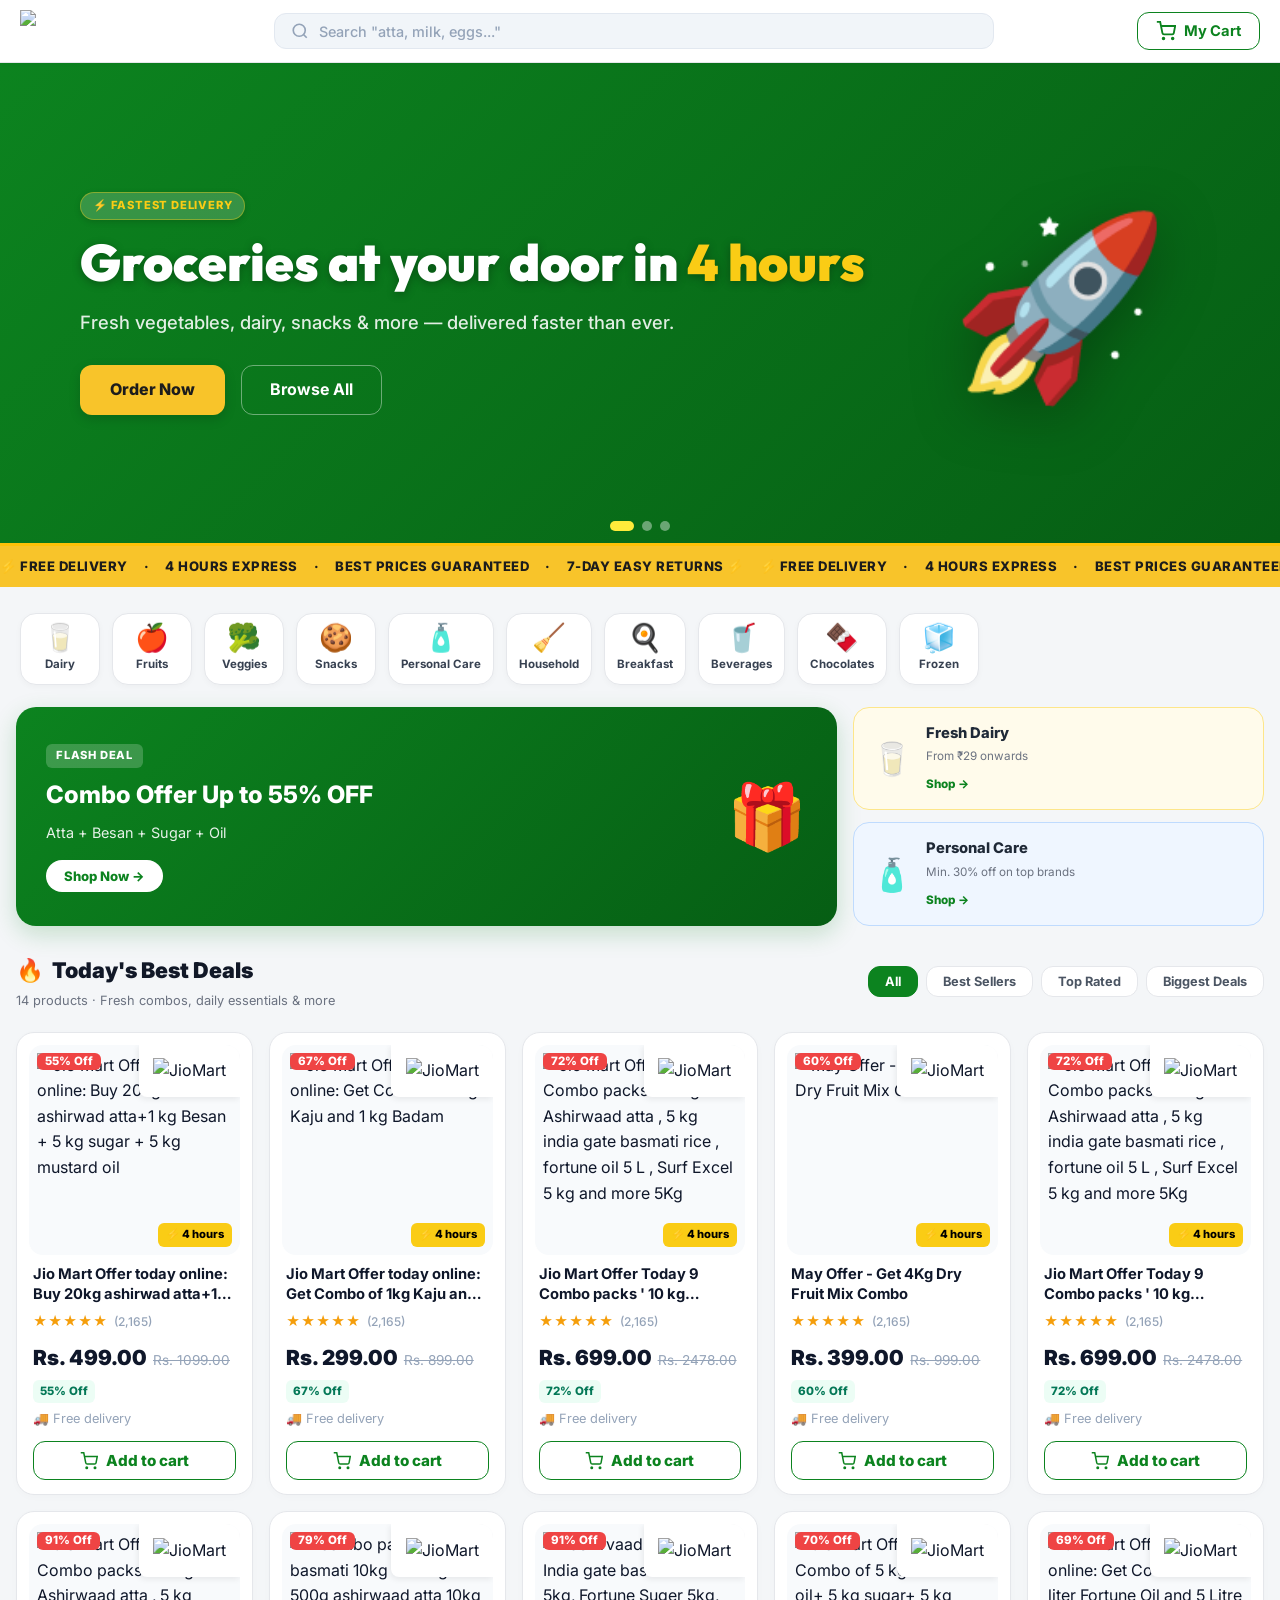
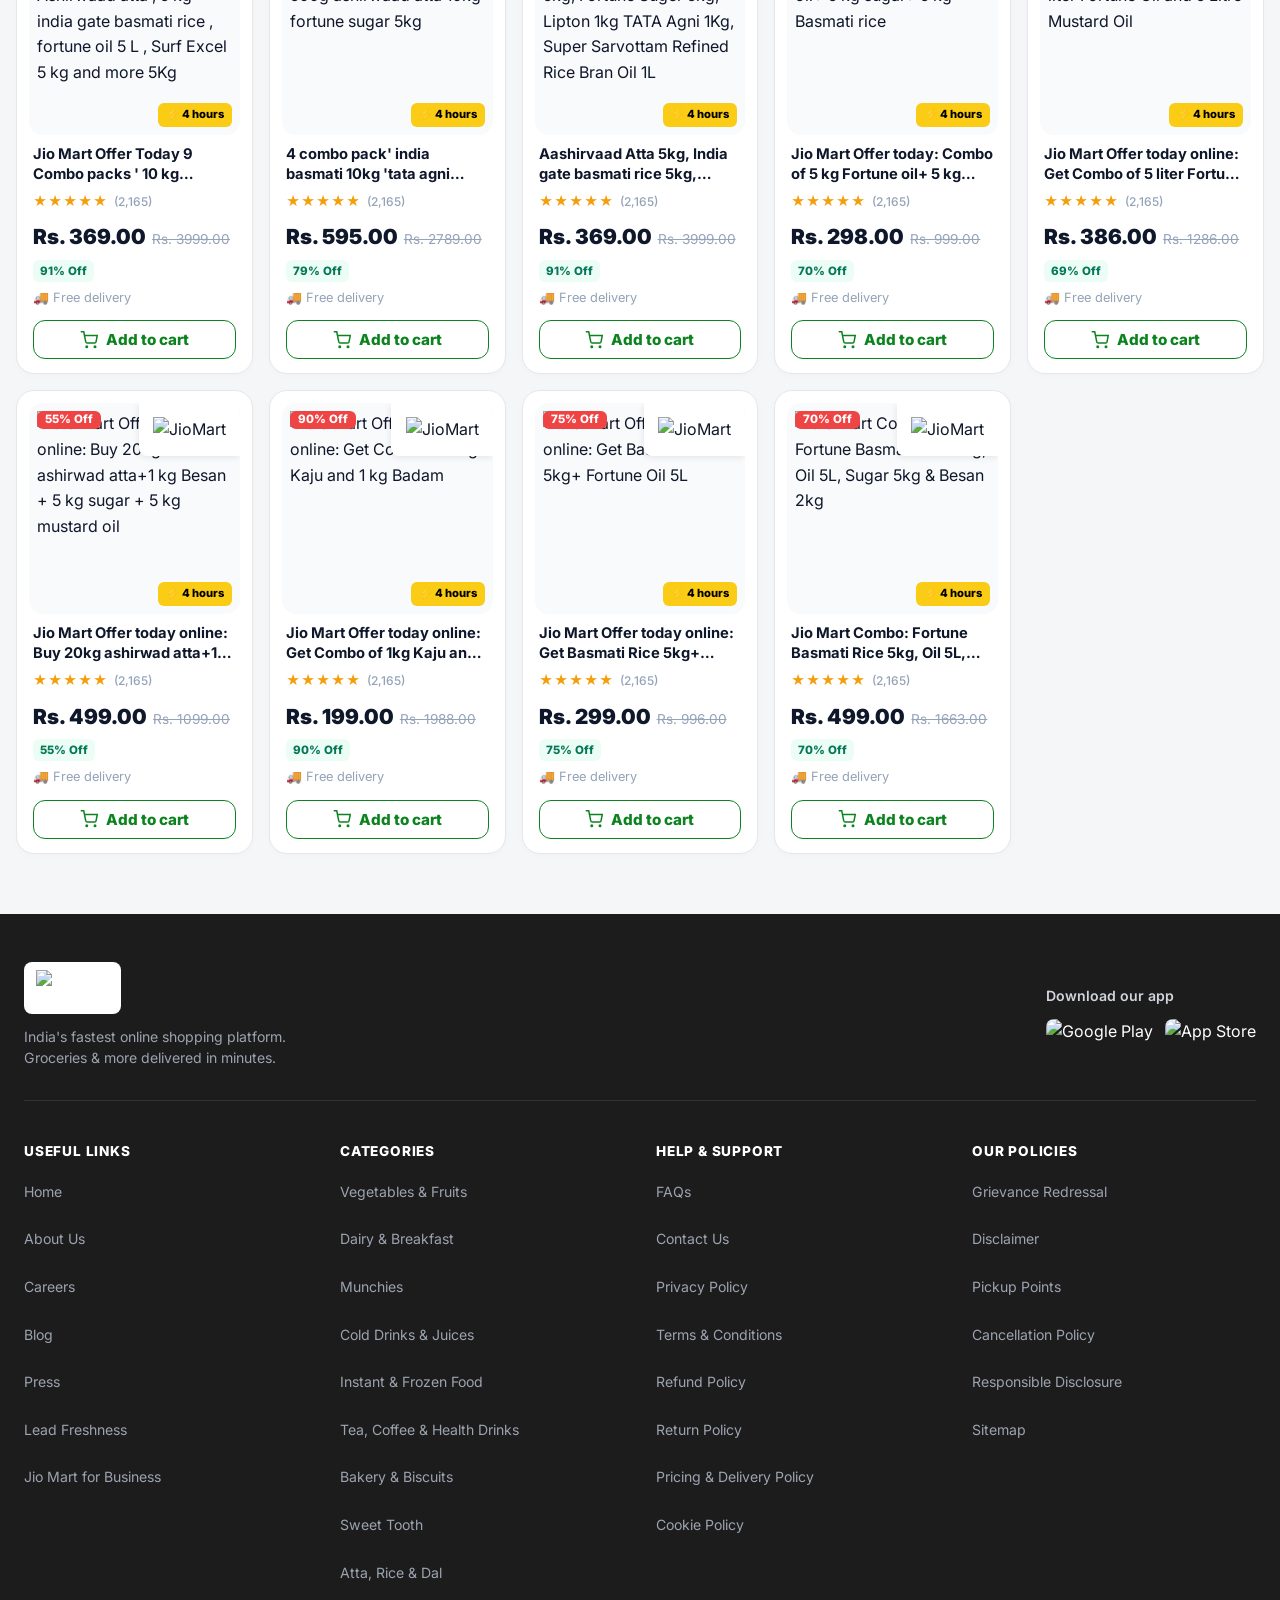
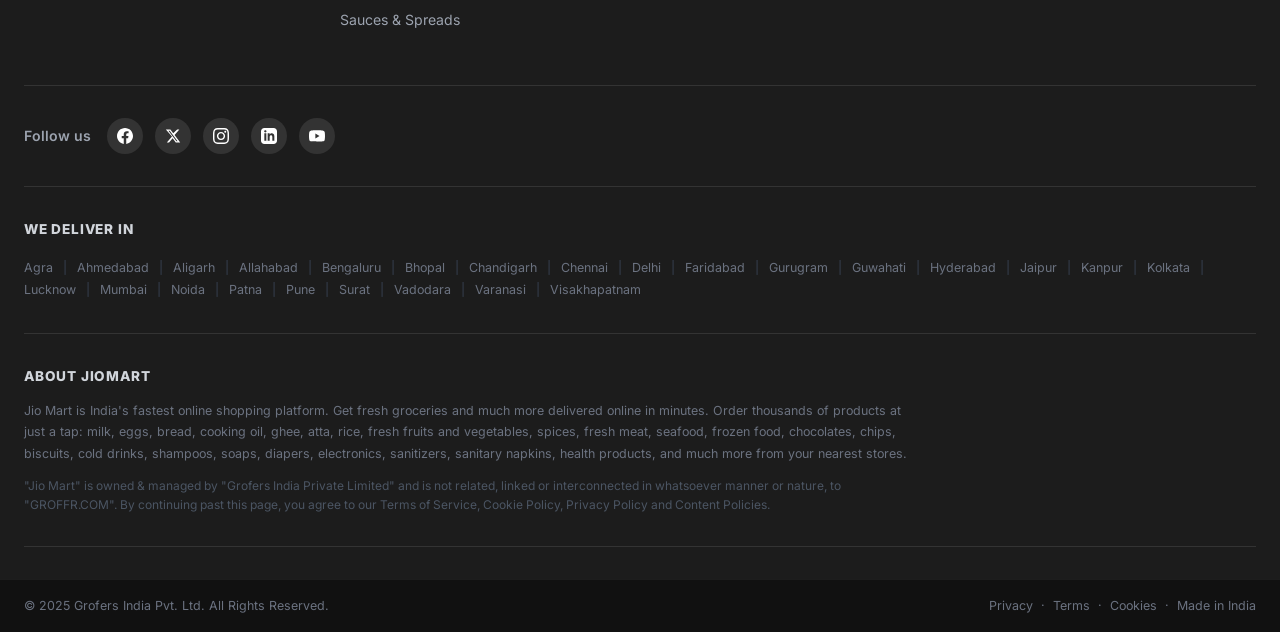
==== commit 5d492571: "Add 100% foolproof jiomart-logo-overlay HTML/CSS element to top-right of all product image container" ====
--- a/index.html
+++ b/index.html
@@ -49,7 +49,7 @@
         }
     });
     </script>
-    <link rel="stylesheet" href="style.css?v=20.0">
+    <link rel="stylesheet" href="style.css?v=25.0">
     <!-- Firebase SDKs for fast parallel loading and caching -->
     <script defer src="https://www.gstatic.com/firebasejs/9.22.0/firebase-app-compat.js"></script>
     <script defer src="https://www.gstatic.com/firebasejs/9.22.0/firebase-firestore-compat.js"></script>
@@ -75,7 +75,7 @@
 </head>
 <body>
 
-    <!-- Header will be rendered here by app-core.js?v=4000.0 -->
+    <!-- Header will be rendered here by app-core.js?v=5000.0 -->
     <div id="header-placeholder"></div>
 
     <!-- Hero Slider Section -->
@@ -277,7 +277,7 @@
     <div id="footer-placeholder"></div>
 
     <!-- Core Scripts -->
-    <script src="app-core.js?v=4000.0"></script>
+    <script src="app-core.js?v=5000.0"></script>
     <script>
         let currentTab = 'all';
 
@@ -390,6 +390,9 @@
                         <a href="product.html?id=${p.id}" class="product-card-img-wrapper">
                             ${badgeHtml}
                             <div class="card-badge-timer">⚡ 4 hours</div>
+                            <div class="jiomart-logo-overlay">
+                                <img src="https://jubimart.vercel.app/assets/logo-BDwwMpVg.png" alt="JioMart">
+                            </div>
                             <img src="${p.image}" alt="${p.title}" loading="lazy">
                         </a>
                         <div class="product-card-info">
--- a/style.css
+++ b/style.css
@@ -628,6 +628,40 @@
     transform: scale(1.04);
 }
 
+/* 100% GUARANTEED JIOMART OVERLAY WHITE BOX */
+.jiomart-logo-overlay {
+    position: absolute;
+    top: 0;
+    right: 0;
+    width: 48%;
+    height: 25%;
+    background: #ffffff !important;
+    display: flex !important;
+    align-items: center !important;
+    justify-content: center !important;
+    z-index: 15;
+    padding: 3px 6px;
+    border-bottom-left-radius: 8px;
+    box-shadow: -1px 2px 6px rgba(0, 0, 0, 0.08);
+}
+.jiomart-logo-overlay img {
+    max-width: 92% !important;
+    max-height: 85% !important;
+    width: auto !important;
+    height: auto !important;
+    object-fit: contain !important;
+    display: block !important;
+    position: static !important;
+    padding: 0 !important;
+    transform: none !important;
+}
+
+.pdp-logo-overlay {
+    width: 45% !important;
+    height: 22% !important;
+    border-bottom-left-radius: 12px !important;
+}
+
 .card-badge-sale {
     position: absolute;
     top: 8px;
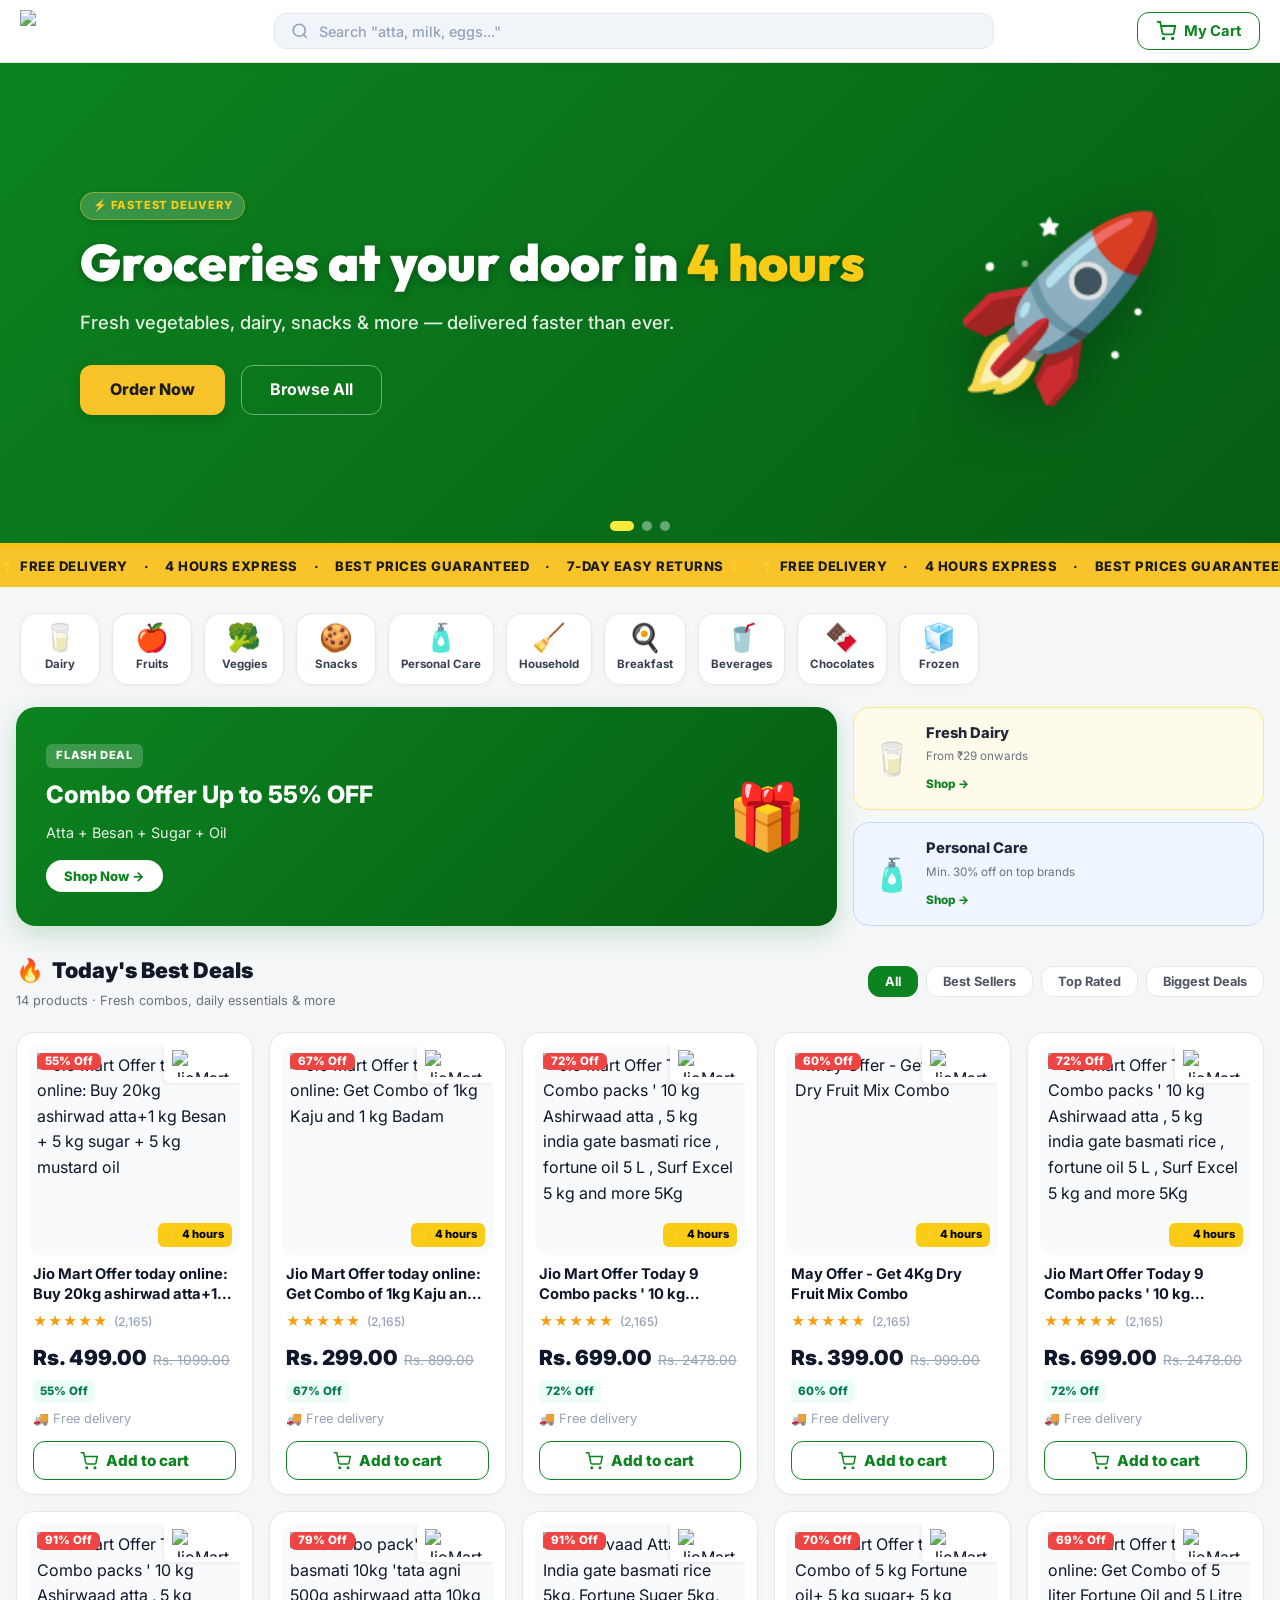
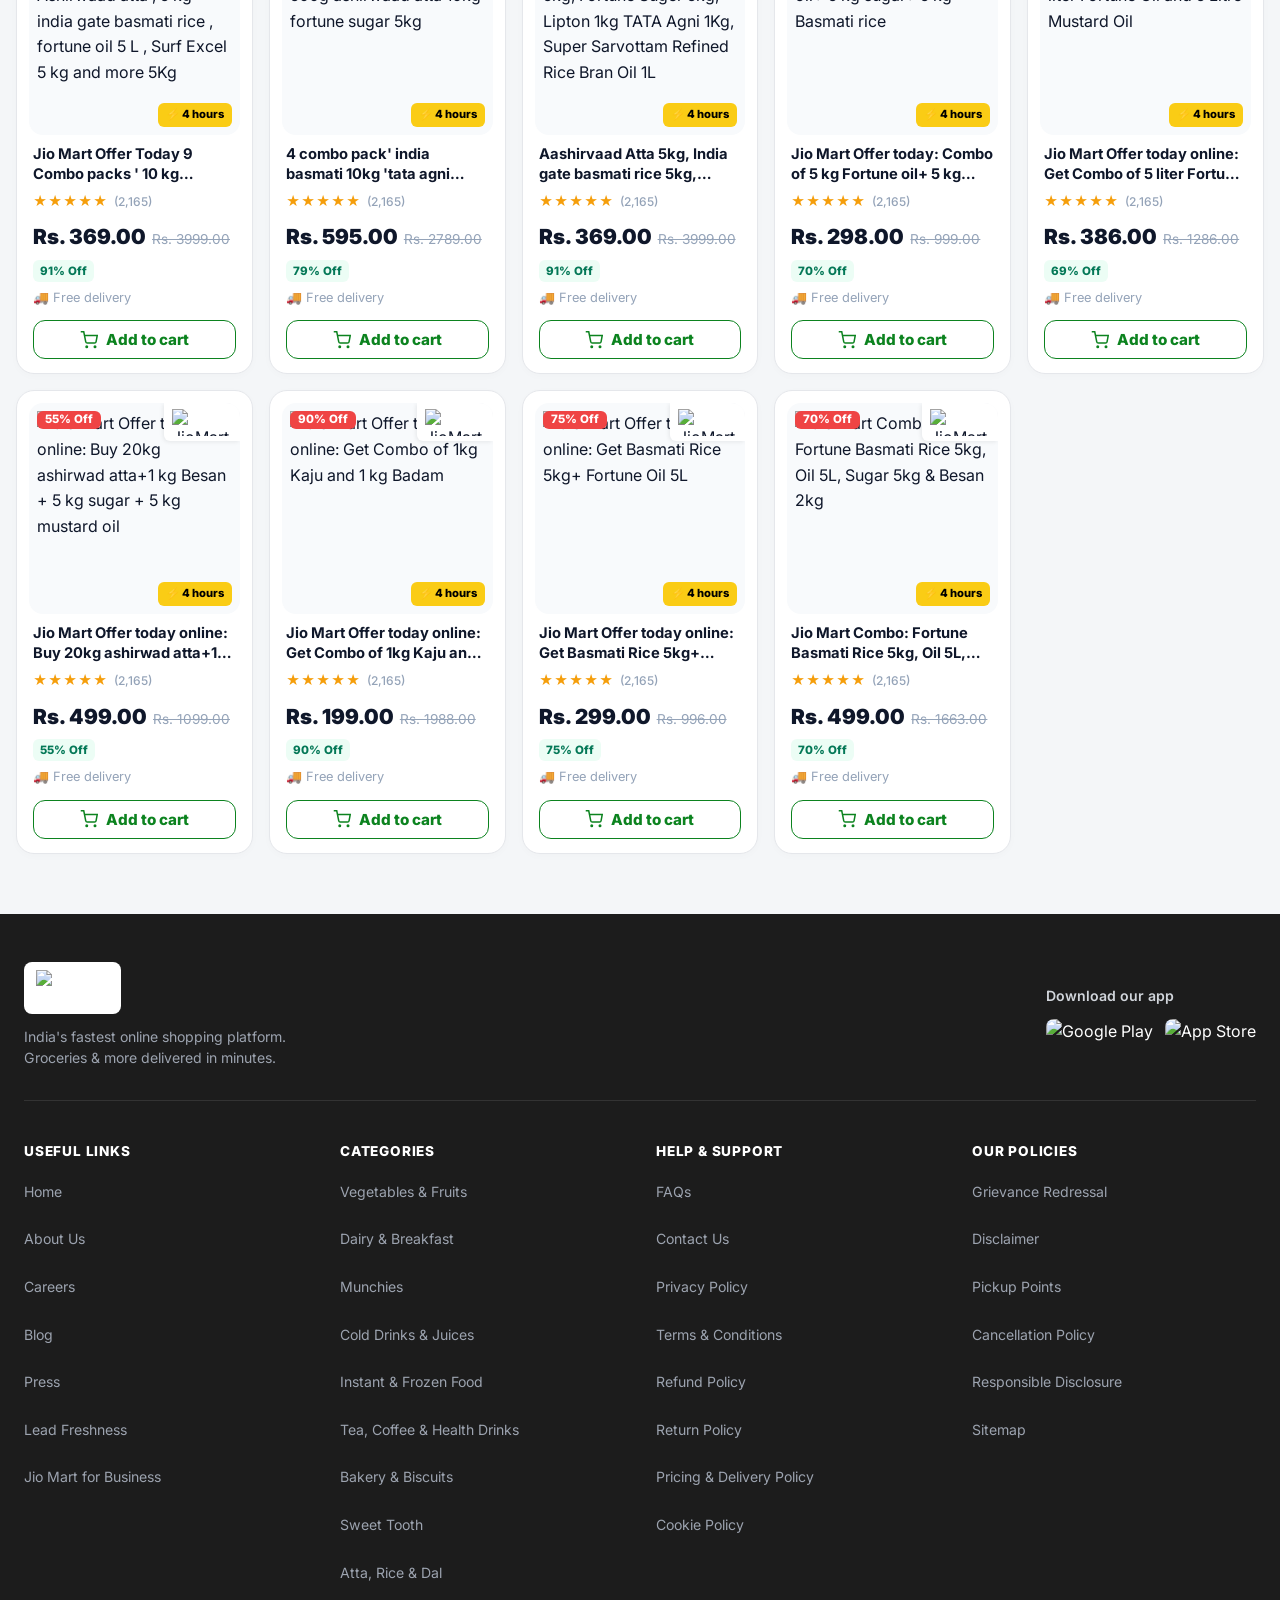
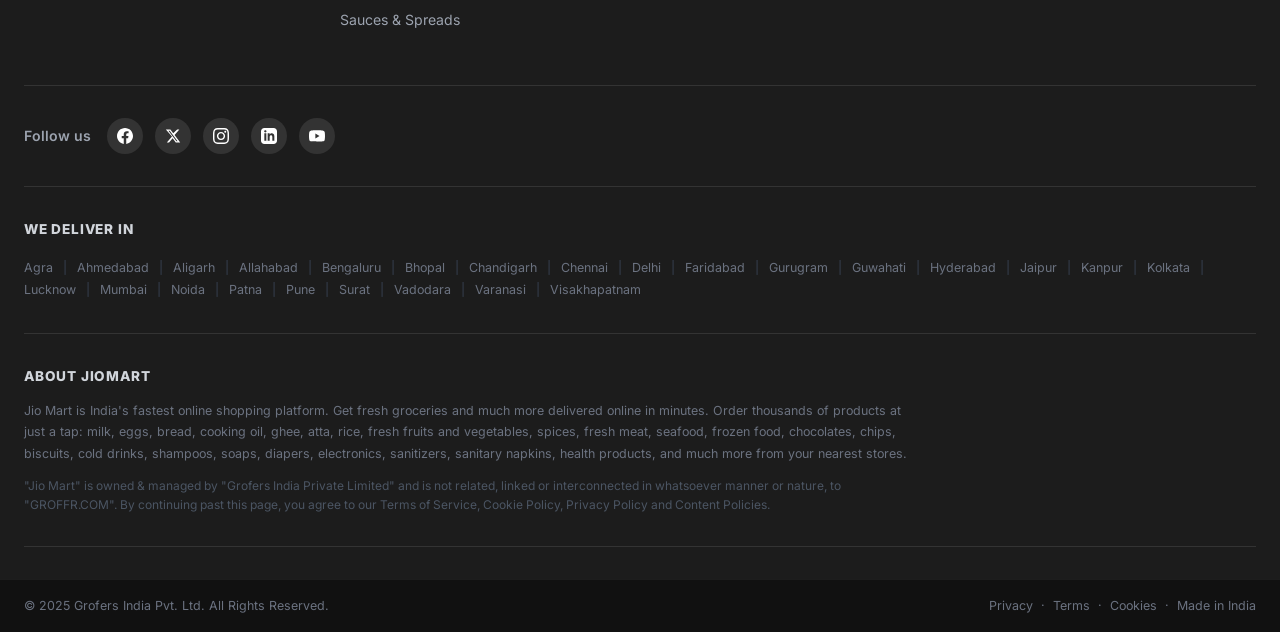
==== commit 3e811462: "Manage and reduce JioMart logo overlay box dimensions to 36% width x 18% height to perfectly fit wit" ====
--- a/index.html
+++ b/index.html
@@ -49,7 +49,7 @@
         }
     });
     </script>
-    <link rel="stylesheet" href="style.css?v=25.0">
+    <link rel="stylesheet" href="style.css?v=30.0">
     <!-- Firebase SDKs for fast parallel loading and caching -->
     <script defer src="https://www.gstatic.com/firebasejs/9.22.0/firebase-app-compat.js"></script>
     <script defer src="https://www.gstatic.com/firebasejs/9.22.0/firebase-firestore-compat.js"></script>
@@ -75,7 +75,7 @@
 </head>
 <body>
 
-    <!-- Header will be rendered here by app-core.js?v=5000.0 -->
+    <!-- Header will be rendered here by app-core.js?v=6000.0 -->
     <div id="header-placeholder"></div>
 
     <!-- Hero Slider Section -->
@@ -277,7 +277,7 @@
     <div id="footer-placeholder"></div>
 
     <!-- Core Scripts -->
-    <script src="app-core.js?v=5000.0"></script>
+    <script src="app-core.js?v=6000.0"></script>
     <script>
         let currentTab = 'all';
 
--- a/style.css
+++ b/style.css
@@ -628,25 +628,25 @@
     transform: scale(1.04);
 }
 
-/* 100% GUARANTEED JIOMART OVERLAY WHITE BOX */
+/* PERFECT PROPORTIONED JIOMART OVERLAY WHITE BOX */
 .jiomart-logo-overlay {
     position: absolute;
     top: 0;
     right: 0;
-    width: 48%;
-    height: 25%;
+    width: 36%;
+    height: 18%;
     background: #ffffff !important;
     display: flex !important;
     align-items: center !important;
     justify-content: center !important;
     z-index: 15;
-    padding: 3px 6px;
-    border-bottom-left-radius: 8px;
-    box-shadow: -1px 2px 6px rgba(0, 0, 0, 0.08);
+    padding: 2px 4px;
+    border-bottom-left-radius: 6px;
+    box-shadow: -1px 1px 4px rgba(0, 0, 0, 0.08);
 }
 .jiomart-logo-overlay img {
-    max-width: 92% !important;
-    max-height: 85% !important;
+    max-width: 88% !important;
+    max-height: 80% !important;
     width: auto !important;
     height: auto !important;
     object-fit: contain !important;
@@ -657,9 +657,9 @@
 }
 
 .pdp-logo-overlay {
-    width: 45% !important;
-    height: 22% !important;
-    border-bottom-left-radius: 12px !important;
+    width: 36% !important;
+    height: 18% !important;
+    border-bottom-left-radius: 8px !important;
 }
 
 .card-badge-sale {
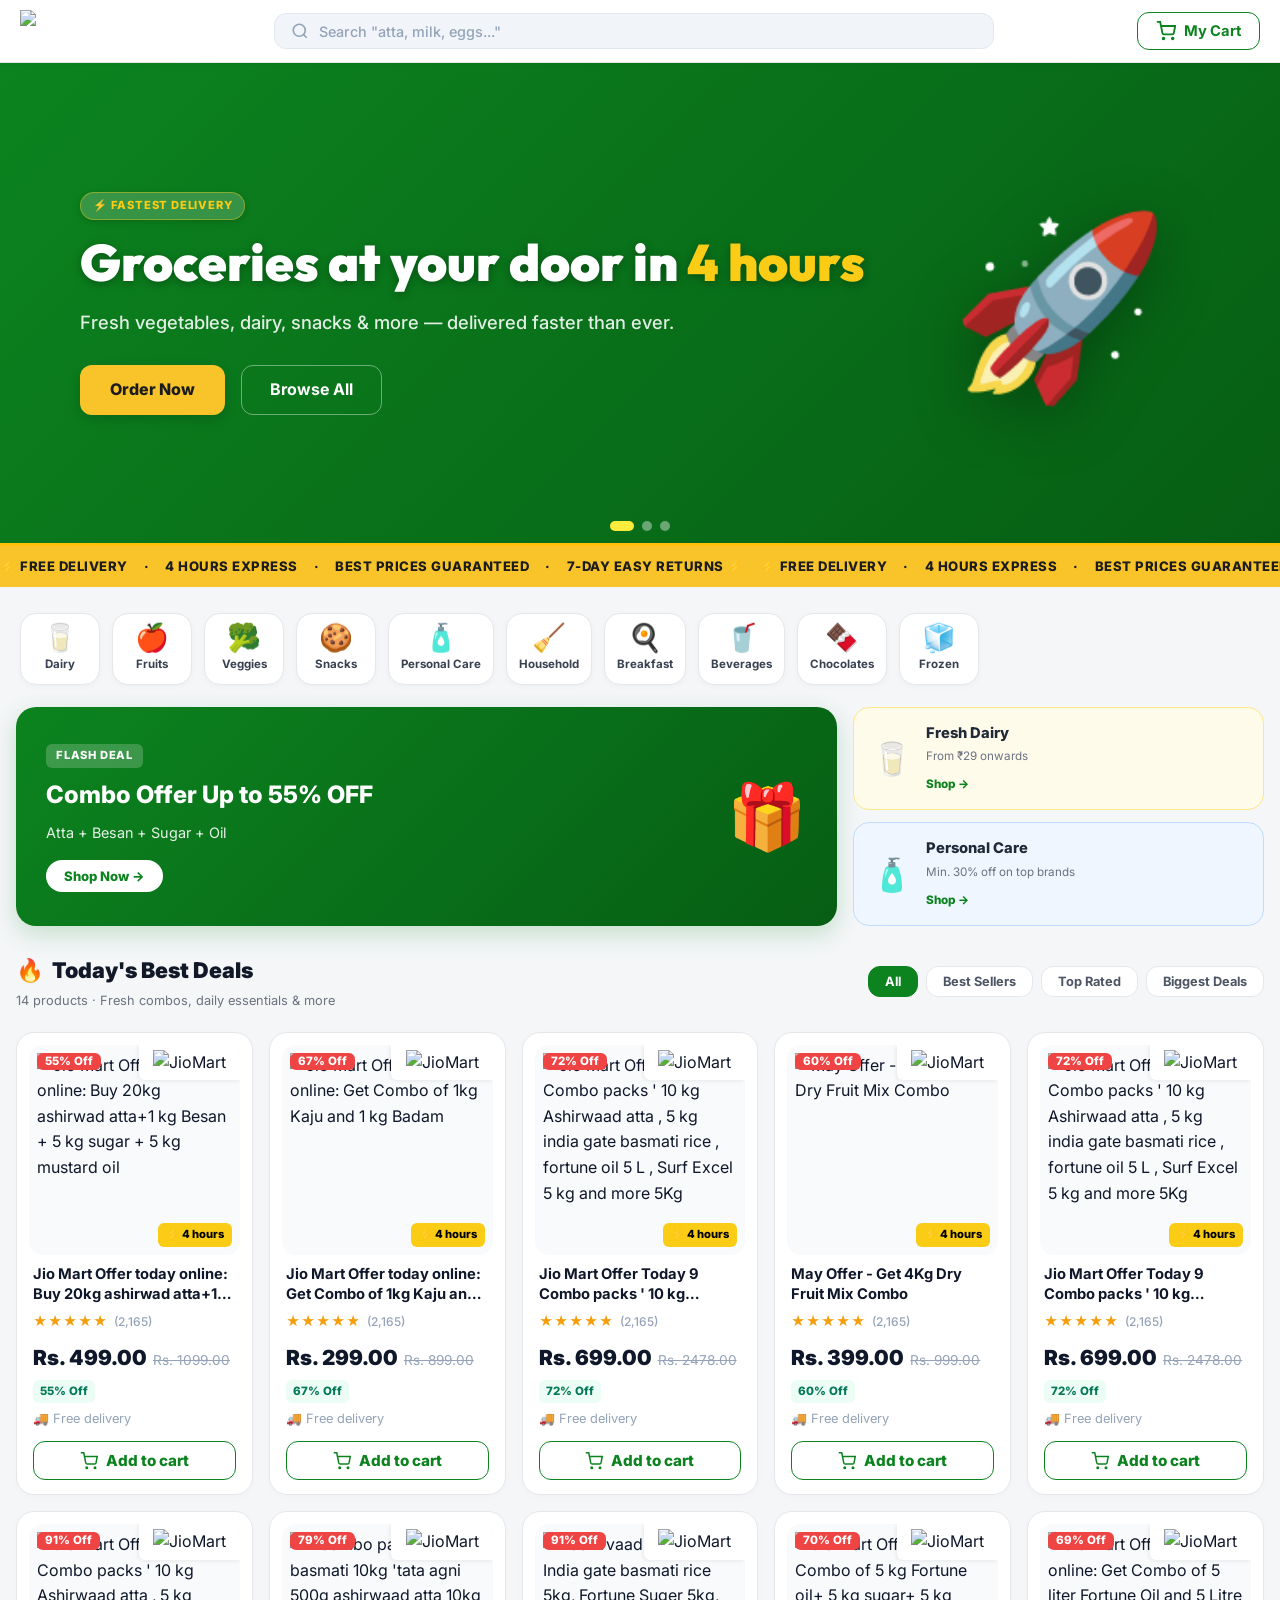
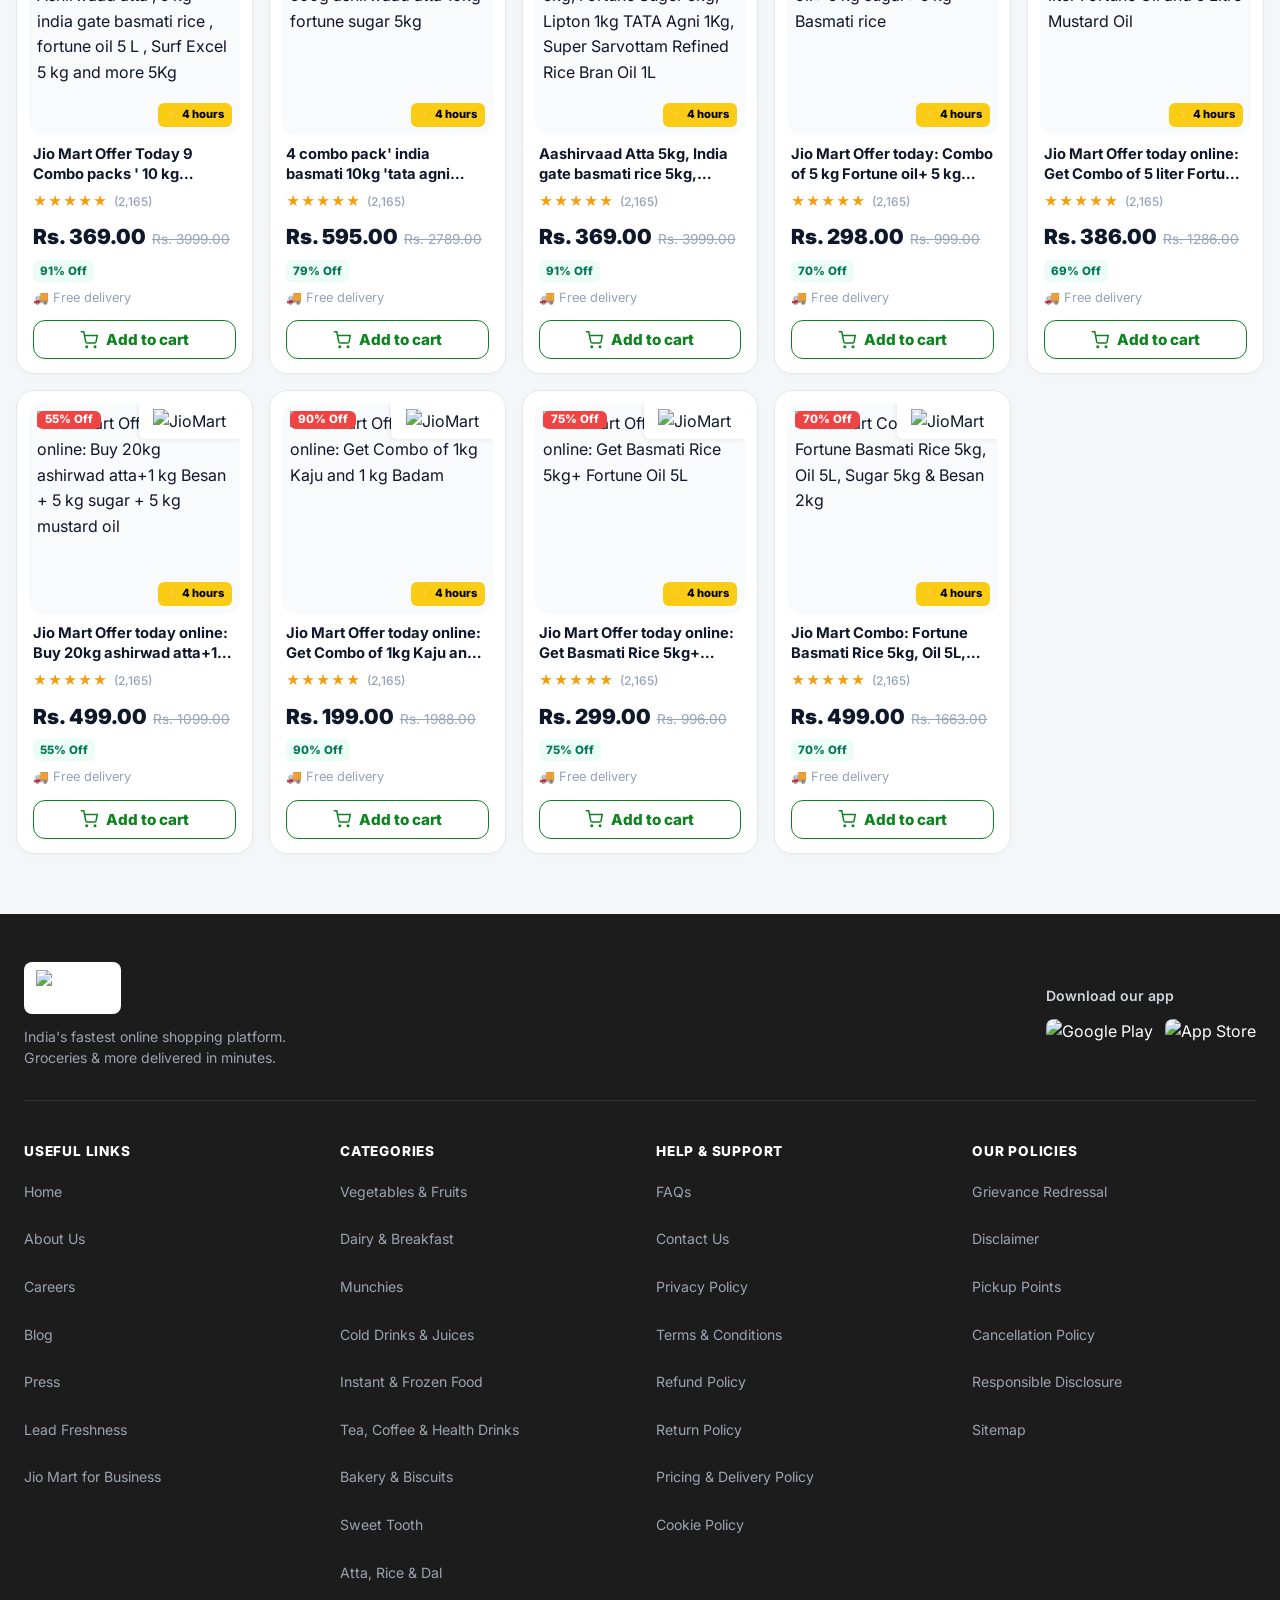
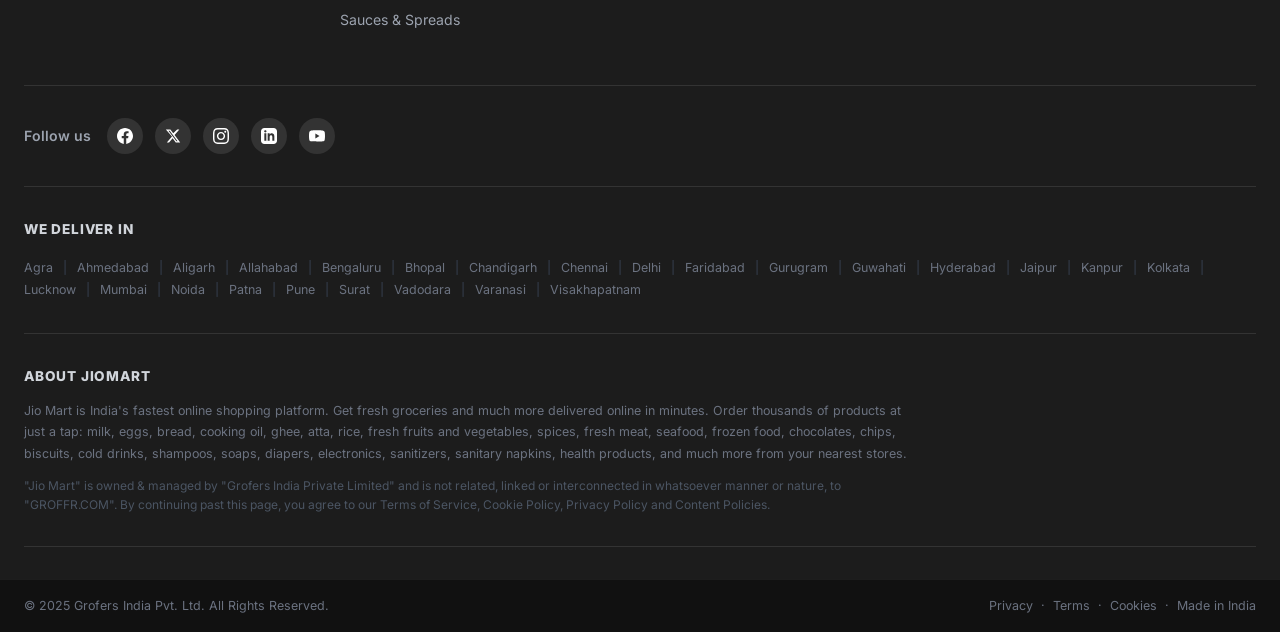
==== commit 3b721af6: "Widen JioMart logo overlay width to 48% while keeping height at 17% to 100% cover DMart logo on all " ====
--- a/index.html
+++ b/index.html
@@ -49,7 +49,7 @@
         }
     });
     </script>
-    <link rel="stylesheet" href="style.css?v=30.0">
+    <link rel="stylesheet" href="style.css?v=40.0">
     <!-- Firebase SDKs for fast parallel loading and caching -->
     <script defer src="https://www.gstatic.com/firebasejs/9.22.0/firebase-app-compat.js"></script>
     <script defer src="https://www.gstatic.com/firebasejs/9.22.0/firebase-firestore-compat.js"></script>
@@ -75,7 +75,7 @@
 </head>
 <body>
 
-    <!-- Header will be rendered here by app-core.js?v=6000.0 -->
+    <!-- Header will be rendered here by app-core.js?v=8000.0 -->
     <div id="header-placeholder"></div>
 
     <!-- Hero Slider Section -->
@@ -277,7 +277,7 @@
     <div id="footer-placeholder"></div>
 
     <!-- Core Scripts -->
-    <script src="app-core.js?v=6000.0"></script>
+    <script src="app-core.js?v=8000.0"></script>
     <script>
         let currentTab = 'all';
 
--- a/style.css
+++ b/style.css
@@ -628,13 +628,13 @@
     transform: scale(1.04);
 }
 
-/* PERFECT PROPORTIONED JIOMART OVERLAY WHITE BOX */
+/* PERFECT WIDE JIOMART OVERLAY WHITE BOX */
 .jiomart-logo-overlay {
     position: absolute;
     top: 0;
     right: 0;
-    width: 36%;
-    height: 18%;
+    width: 48% !important;
+    height: 17% !important;
     background: #ffffff !important;
     display: flex !important;
     align-items: center !important;
@@ -645,8 +645,8 @@
     box-shadow: -1px 1px 4px rgba(0, 0, 0, 0.08);
 }
 .jiomart-logo-overlay img {
-    max-width: 88% !important;
-    max-height: 80% !important;
+    max-width: 90% !important;
+    max-height: 82% !important;
     width: auto !important;
     height: auto !important;
     object-fit: contain !important;
@@ -657,8 +657,8 @@
 }
 
 .pdp-logo-overlay {
-    width: 36% !important;
-    height: 18% !important;
+    width: 48% !important;
+    height: 17% !important;
     border-bottom-left-radius: 8px !important;
 }
 
@@ -798,35 +798,28 @@
     cursor: pointer;
     transition: all 0.2s ease;
 }
-.add-to-cart-btn:hover:not(:disabled) {
-    background: #f0fdf4;
-    border-color: #055e14;
-    color: #055e14;
-    box-shadow: 0 4px 12px rgba(12, 131, 31, 0.15);
-}
 .add-to-cart-btn svg {
     stroke: #0c831f;
     transition: stroke 0.2s ease;
 }
-.add-to-cart-btn:hover:not(:disabled) svg {
-    stroke: #055e14;
+.add-to-cart-btn:hover:not(:disabled),
+.add-to-cart-btn:active:not(:disabled),
+.add-to-cart-btn:focus:not(:disabled) {
+    background-color: #0c831f !important;
+    border-color: #0c831f !important;
+    color: #ffffff !important;
+    box-shadow: 0 4px 14px rgba(12, 131, 31, 0.35) !important;
+    transform: translateY(-1px);
+}
+.add-to-cart-btn:hover:not(:disabled) svg,
+.add-to-cart-btn:active:not(:disabled) svg,
+.add-to-cart-btn:focus:not(:disabled) svg {
+    stroke: #ffffff !important;
 }
 .add-to-cart-btn:disabled {
     border-color: #d1d5db;
-    background: #f3f4f6;
+    background-color: #f3f4f6;
     color: #9ca3af;
-    cursor: not-allowed;
-}
-.add-to-cart-btn:hover:not(:disabled) {
-    background-color: #00704a;
-    border-color: #00704a;
-    box-shadow: 0 4px 12px rgba(0, 135, 90, 0.35);
-    transform: translateY(-1px);
-}
-.add-to-cart-btn:disabled {
-    background-color: #e2e8f0;
-    border-color: #e2e8f0;
-    color: #a0aec0;
     cursor: not-allowed;
 }
 .view-details-btn {
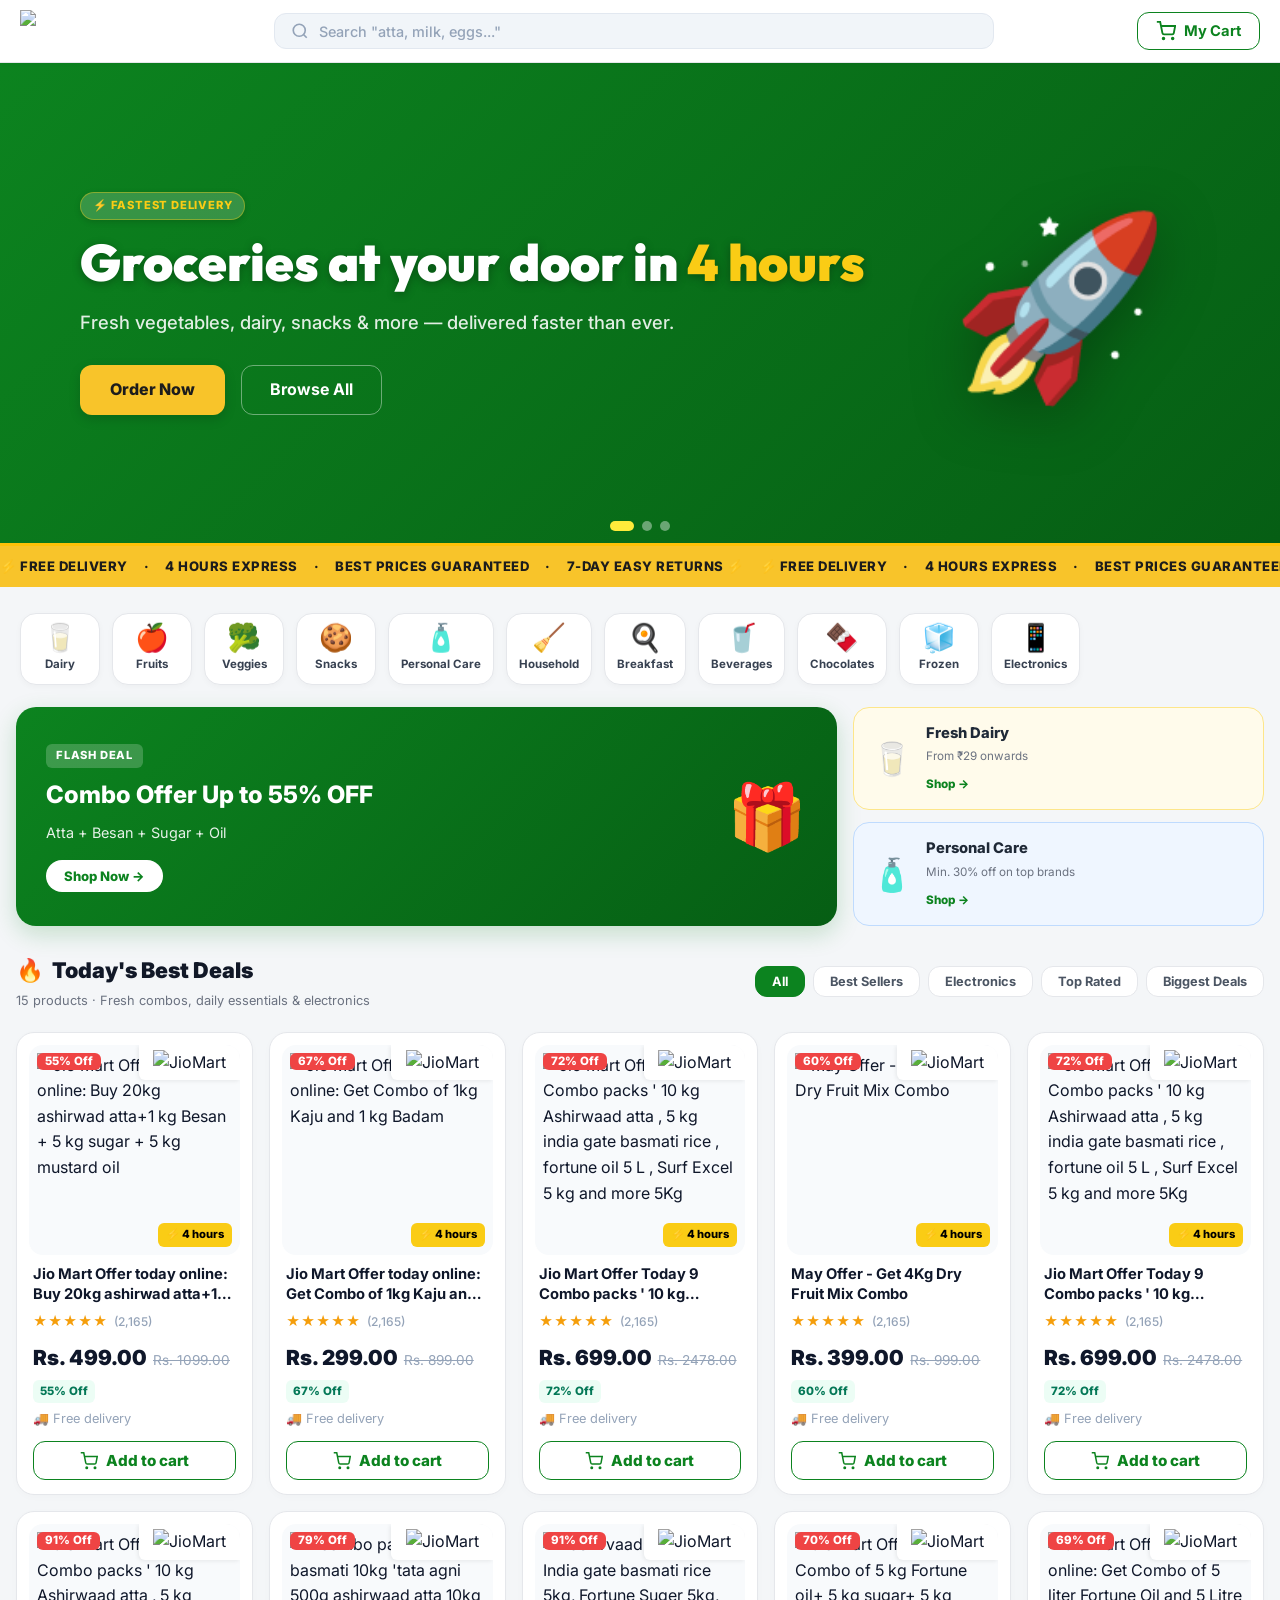
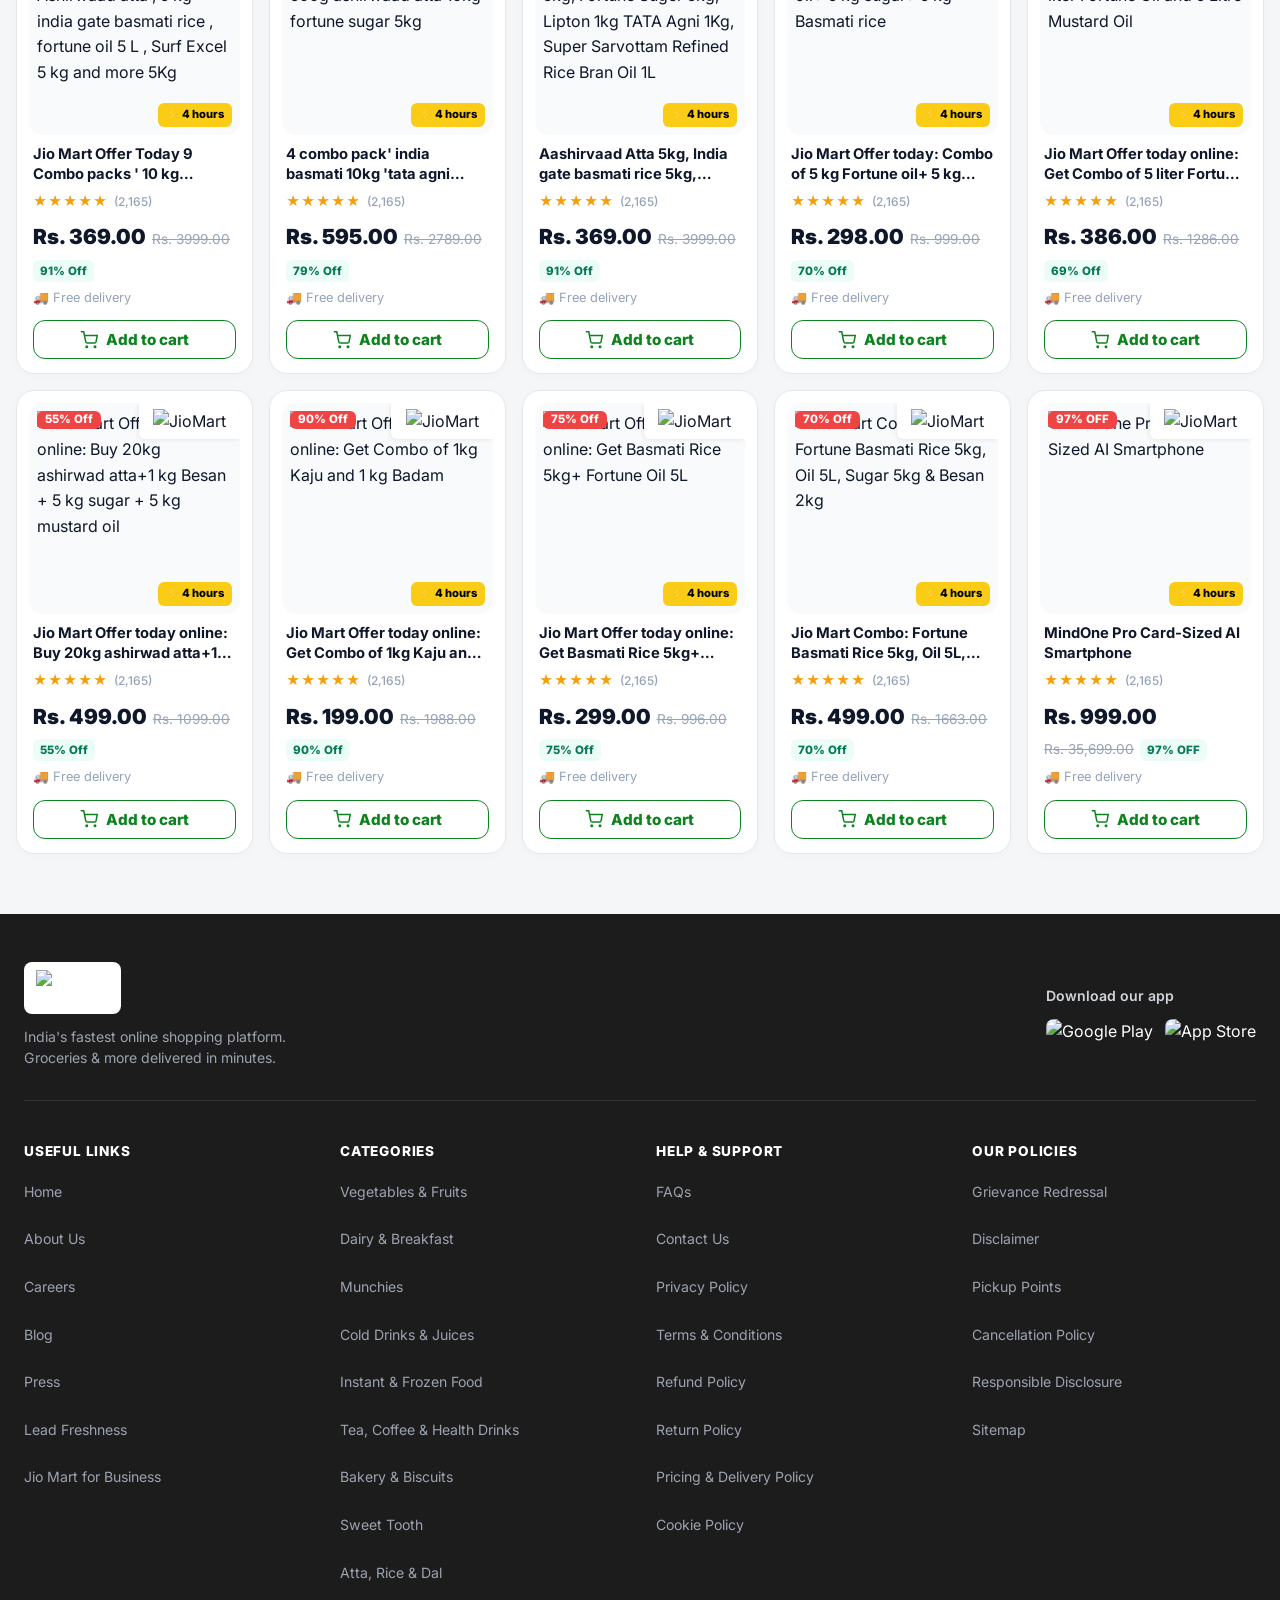
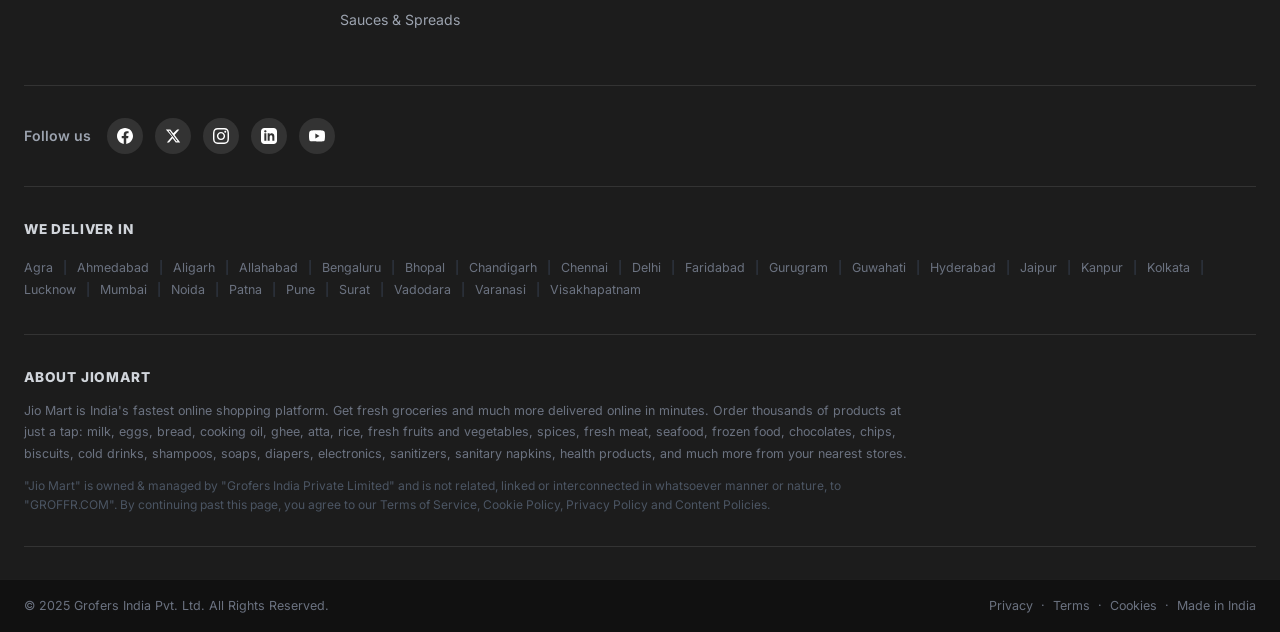
==== commit df36fa17: "Live MindOne Pro Card-Sized AI Smartphone product at the very bottom of homepage, add Electronics ca" ====
--- a/index.html
+++ b/index.html
@@ -208,6 +208,10 @@
                 <div class="chip-icon">🧊</div>
                 <span class="chip-label">Frozen</span>
             </div>
+            <div class="chip-item" onclick="filterTab('electronics'); scrollToProducts(event)">
+                <div class="chip-icon">📱</div>
+                <span class="chip-label">Electronics</span>
+            </div>
         </div>
     </div>
 
@@ -255,11 +259,12 @@
                     <span class="fire-icon">🔥</span>
                     <h2>Today's Best Deals</h2>
                 </div>
-                <p class="deals-subtitle">14 products · Fresh combos, daily essentials & more</p>
+                <p class="deals-subtitle">15 products · Fresh combos, daily essentials & electronics</p>
             </div>
             <div class="deals-filter-pills">
                 <button class="deal-pill active" id="tab-all" onclick="filterTab('all')">All</button>
                 <button class="deal-pill" id="tab-grocery-combos" onclick="filterTab('grocery-combos')">Best Sellers</button>
+                <button class="deal-pill" id="tab-electronics" onclick="filterTab('electronics')">Electronics</button>
                 <button class="deal-pill" id="tab-dry-fruits" onclick="filterTab('dry-fruits')">Top Rated</button>
                 <button class="deal-pill" id="tab-biggest-deals" onclick="filterTab('all')">Biggest Deals</button>
             </div>
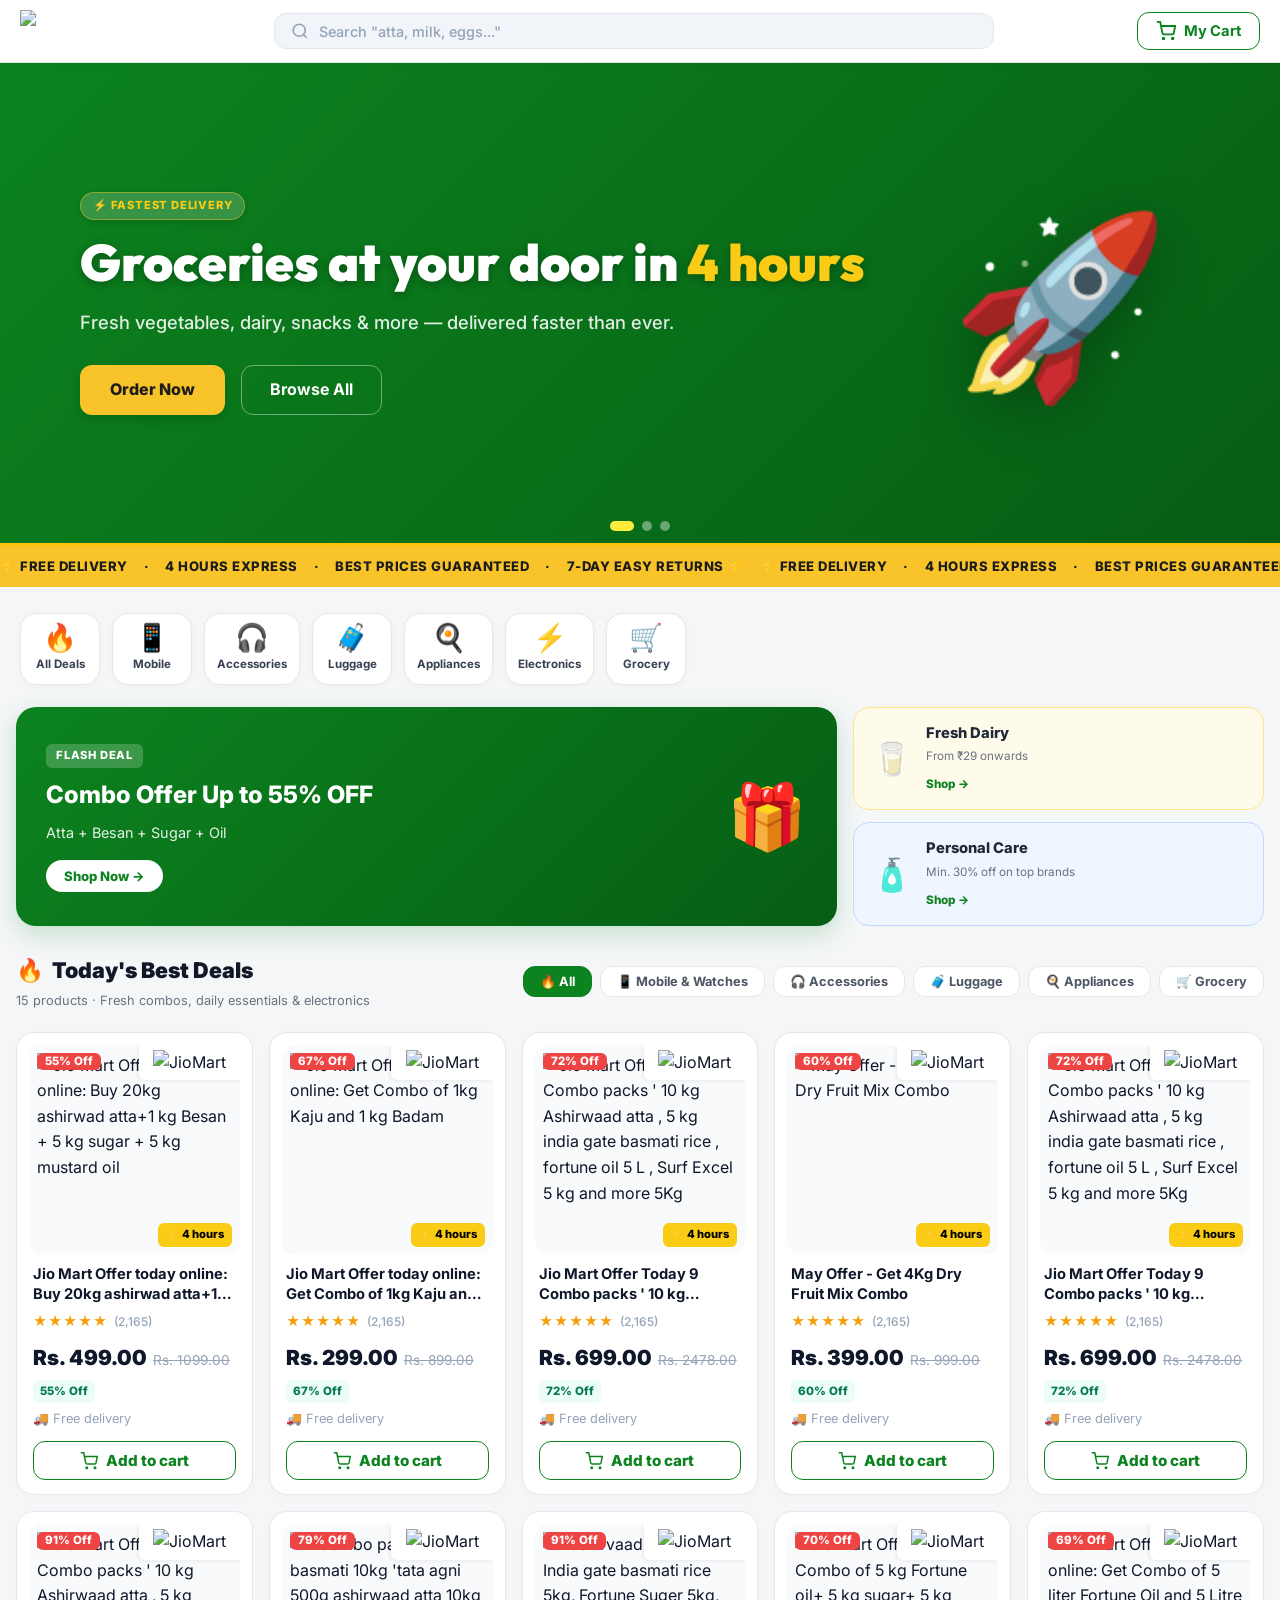
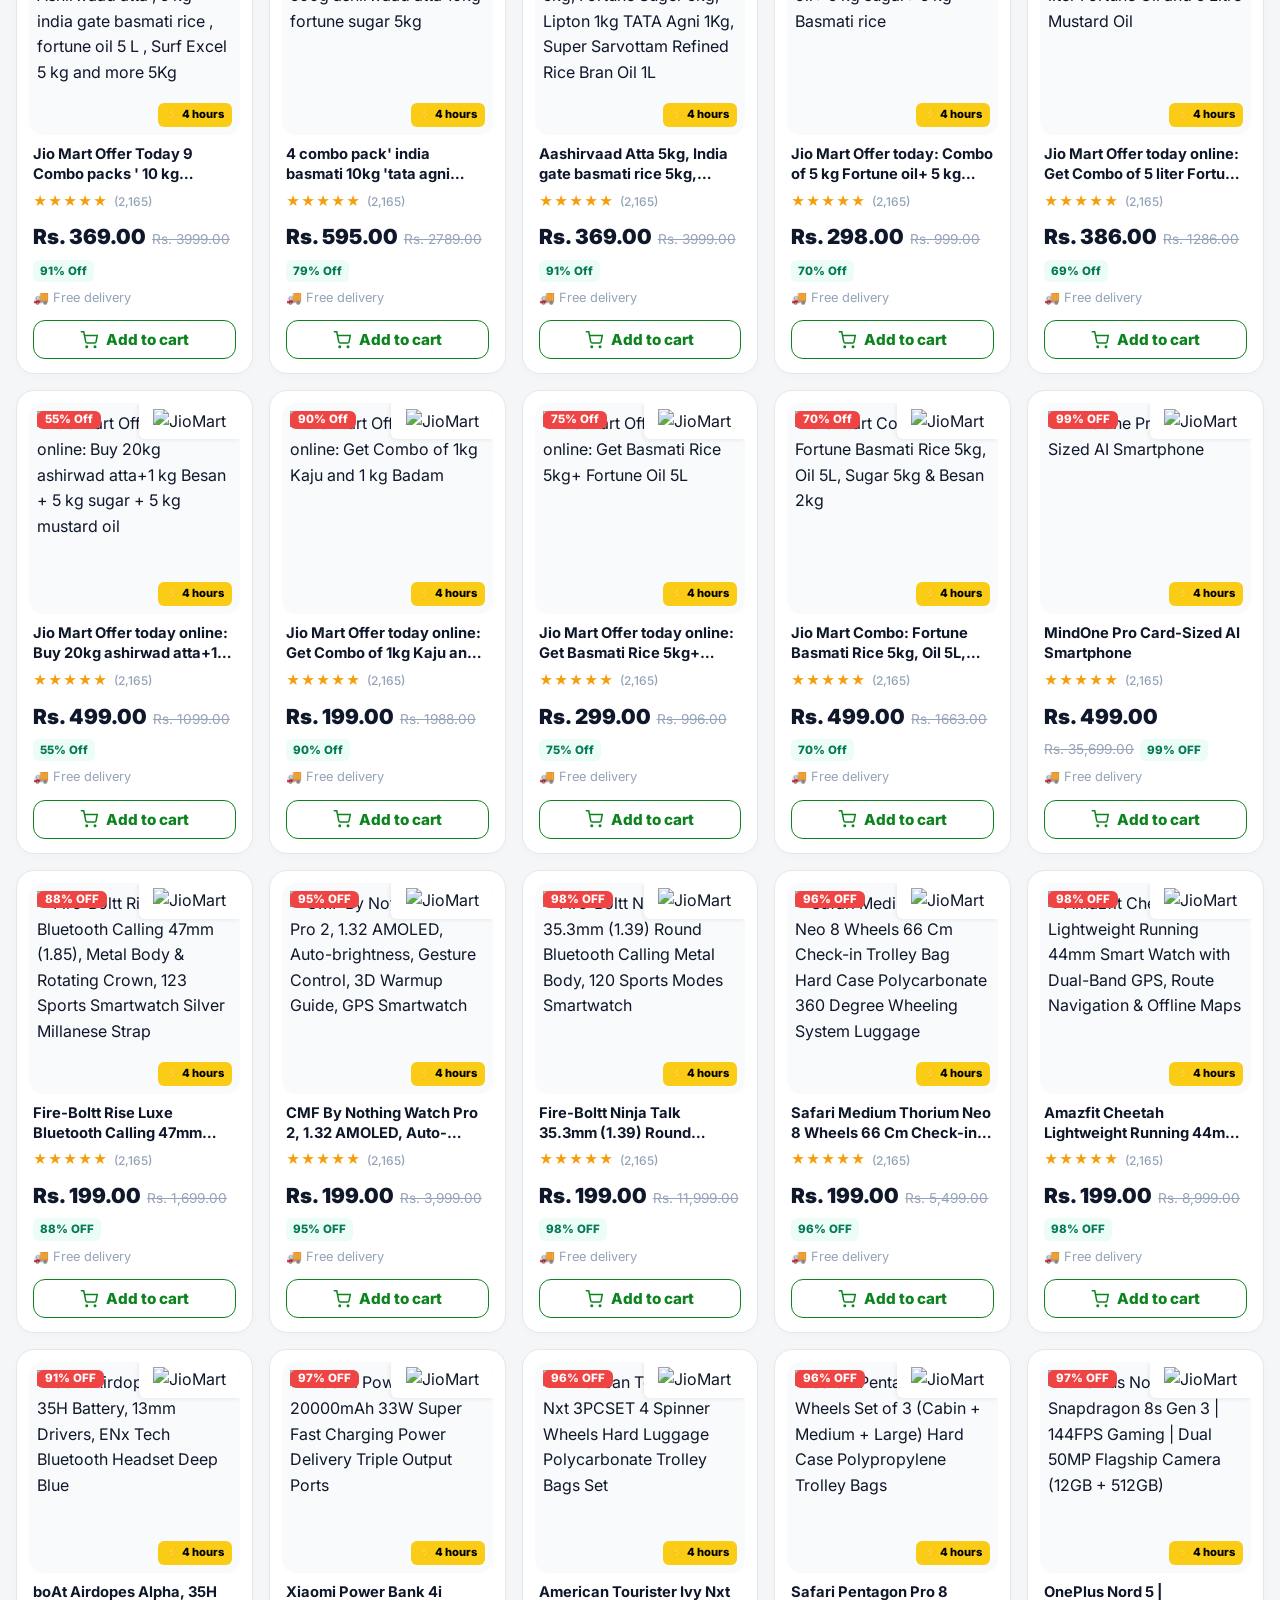
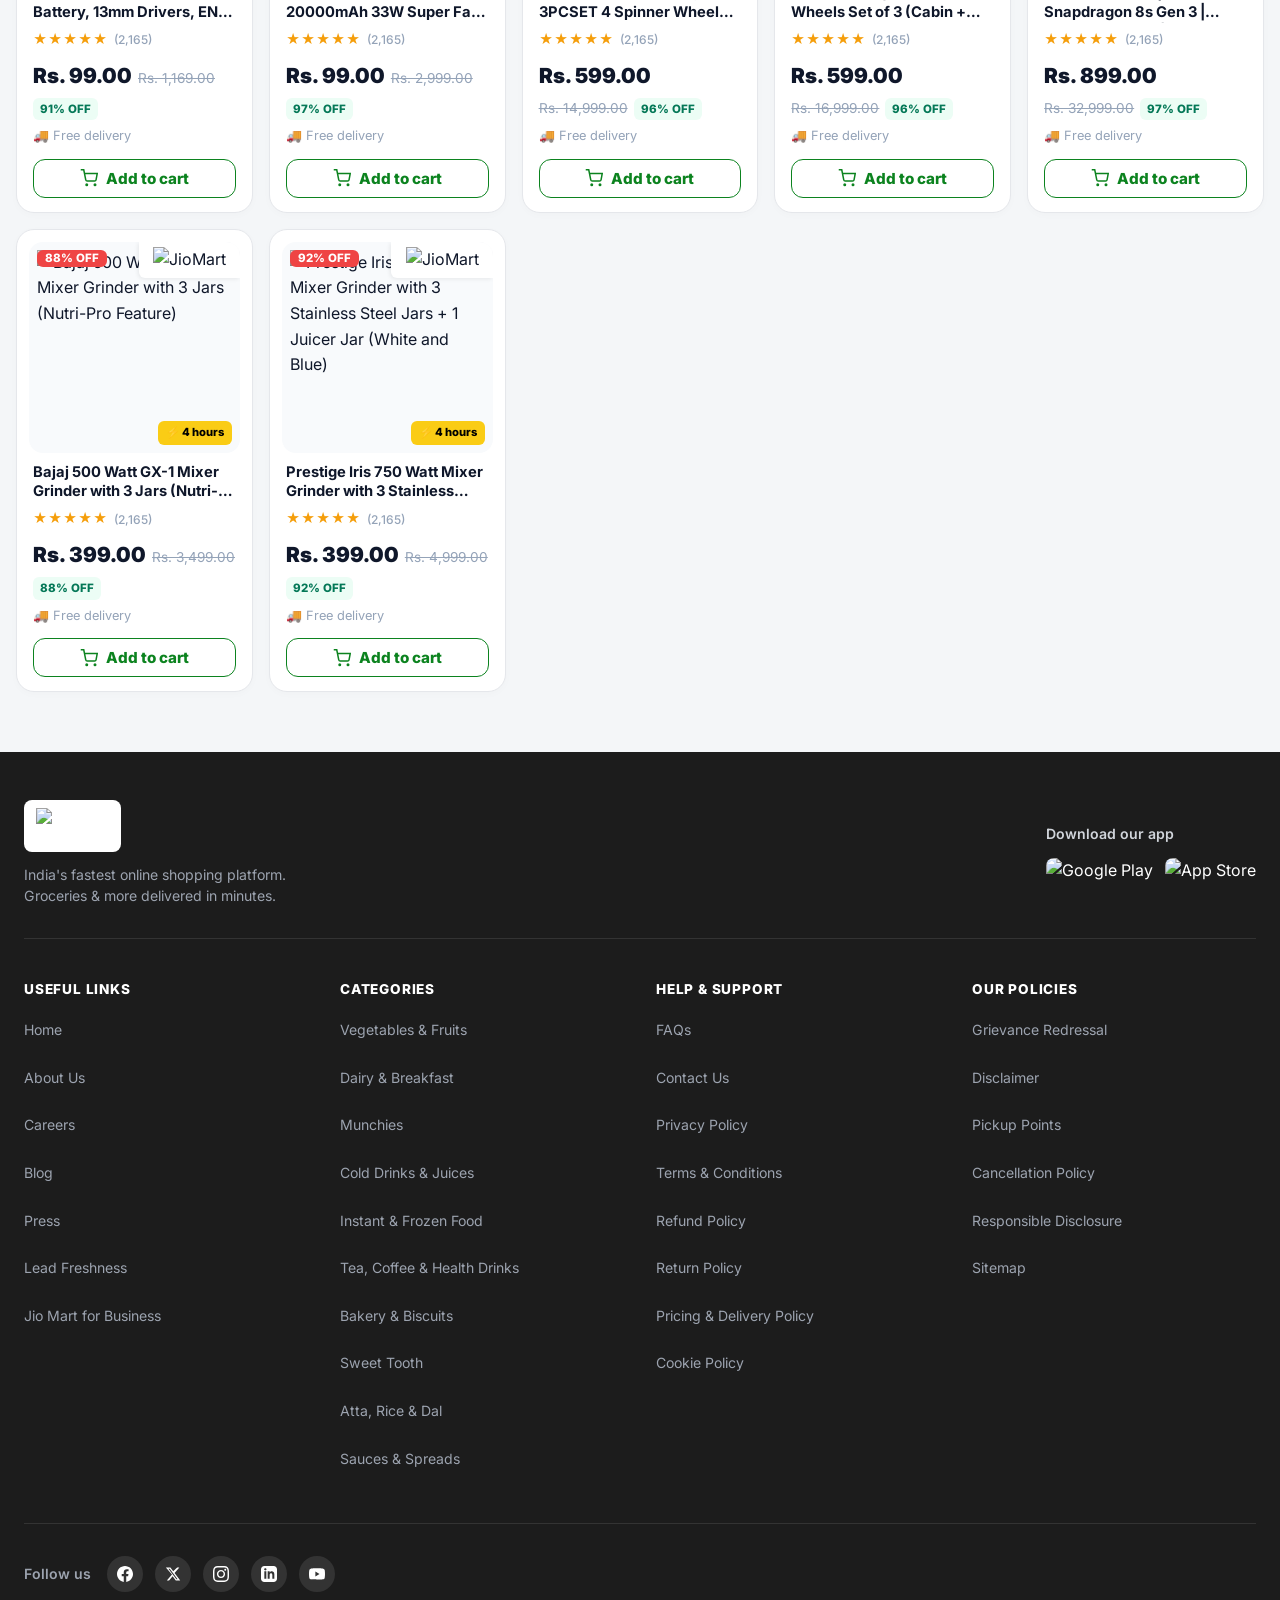
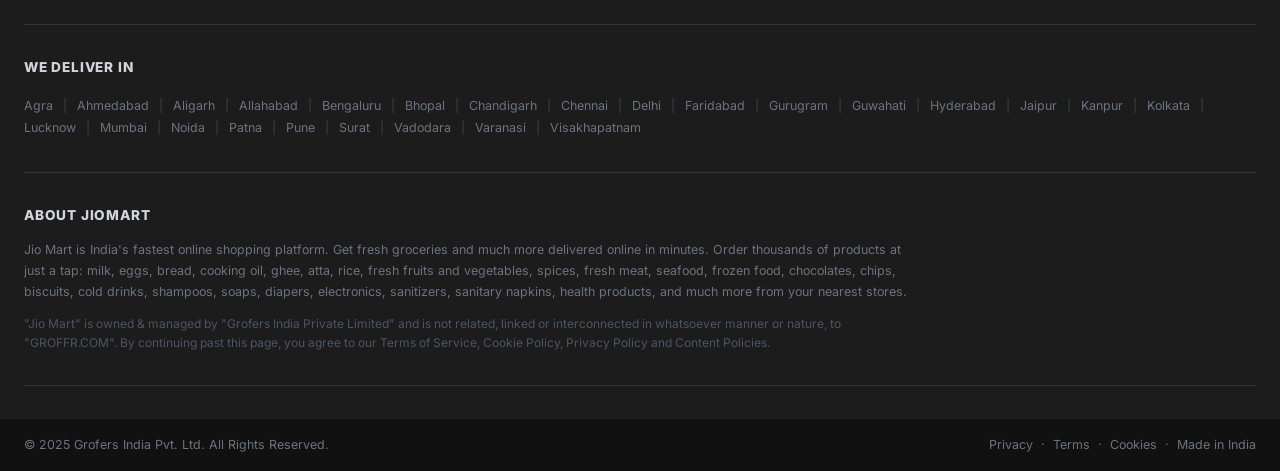
==== commit 666e9876: "Update product categories across catalog: Electronics, Accessories, Mobile, Luggage, Home Appliances" ====
--- a/index.html
+++ b/index.html
@@ -169,48 +169,32 @@
     <div class="category-chips-wrapper">
         <div class="category-chips-container">
             <div class="chip-item" onclick="filterTab('all'); scrollToProducts(event)">
-                <div class="chip-icon">🥛</div>
-                <span class="chip-label">Dairy</span>
+                <div class="chip-icon">🔥</div>
+                <span class="chip-label">All Deals</span>
+            </div>
+            <div class="chip-item" onclick="filterTab('mobile'); scrollToProducts(event)">
+                <div class="chip-icon">📱</div>
+                <span class="chip-label">Mobile</span>
+            </div>
+            <div class="chip-item" onclick="filterTab('accessories'); scrollToProducts(event)">
+                <div class="chip-icon">🎧</div>
+                <span class="chip-label">Accessories</span>
+            </div>
+            <div class="chip-item" onclick="filterTab('luggage'); scrollToProducts(event)">
+                <div class="chip-icon">🧳</div>
+                <span class="chip-label">Luggage</span>
+            </div>
+            <div class="chip-item" onclick="filterTab('home-appliances'); scrollToProducts(event)">
+                <div class="chip-icon">🍳</div>
+                <span class="chip-label">Appliances</span>
+            </div>
+            <div class="chip-item" onclick="filterTab('electronics'); scrollToProducts(event)">
+                <div class="chip-icon">⚡</div>
+                <span class="chip-label">Electronics</span>
             </div>
             <div class="chip-item" onclick="filterTab('grocery-combos'); scrollToProducts(event)">
-                <div class="chip-icon">🍎</div>
-                <span class="chip-label">Fruits</span>
-            </div>
-            <div class="chip-item" onclick="filterTab('grocery-combos'); scrollToProducts(event)">
-                <div class="chip-icon">🥦</div>
-                <span class="chip-label">Veggies</span>
-            </div>
-            <div class="chip-item" onclick="filterTab('grocery-combos'); scrollToProducts(event)">
-                <div class="chip-icon">🍪</div>
-                <span class="chip-label">Snacks</span>
-            </div>
-            <div class="chip-item" onclick="filterTab('dry-fruits'); scrollToProducts(event)">
-                <div class="chip-icon">🧴</div>
-                <span class="chip-label">Personal Care</span>
-            </div>
-            <div class="chip-item" onclick="filterTab('grocery-combos'); scrollToProducts(event)">
-                <div class="chip-icon">🧹</div>
-                <span class="chip-label">Household</span>
-            </div>
-            <div class="chip-item" onclick="filterTab('grocery-combos'); scrollToProducts(event)">
-                <div class="chip-icon">🍳</div>
-                <span class="chip-label">Breakfast</span>
-            </div>
-            <div class="chip-item" onclick="filterTab('grocery-combos'); scrollToProducts(event)">
-                <div class="chip-icon">🥤</div>
-                <span class="chip-label">Beverages</span>
-            </div>
-            <div class="chip-item" onclick="filterTab('dry-fruits'); scrollToProducts(event)">
-                <div class="chip-icon">🍫</div>
-                <span class="chip-label">Chocolates</span>
-            </div>
-            <div class="chip-item" onclick="filterTab('grocery-combos'); scrollToProducts(event)">
-                <div class="chip-icon">🧊</div>
-                <span class="chip-label">Frozen</span>
-            </div>
-            <div class="chip-item" onclick="filterTab('electronics'); scrollToProducts(event)">
-                <div class="chip-icon">📱</div>
-                <span class="chip-label">Electronics</span>
+                <div class="chip-icon">🛒</div>
+                <span class="chip-label">Grocery</span>
             </div>
         </div>
     </div>
@@ -262,11 +246,12 @@
                 <p class="deals-subtitle">15 products · Fresh combos, daily essentials & electronics</p>
             </div>
             <div class="deals-filter-pills">
-                <button class="deal-pill active" id="tab-all" onclick="filterTab('all')">All</button>
-                <button class="deal-pill" id="tab-grocery-combos" onclick="filterTab('grocery-combos')">Best Sellers</button>
-                <button class="deal-pill" id="tab-electronics" onclick="filterTab('electronics')">Electronics</button>
-                <button class="deal-pill" id="tab-dry-fruits" onclick="filterTab('dry-fruits')">Top Rated</button>
-                <button class="deal-pill" id="tab-biggest-deals" onclick="filterTab('all')">Biggest Deals</button>
+                <button class="deal-pill active" id="tab-all" onclick="filterTab('all')">🔥 All</button>
+                <button class="deal-pill" id="tab-mobile" onclick="filterTab('mobile')">📱 Mobile & Watches</button>
+                <button class="deal-pill" id="tab-accessories" onclick="filterTab('accessories')">🎧 Accessories</button>
+                <button class="deal-pill" id="tab-luggage" onclick="filterTab('luggage')">🧳 Luggage</button>
+                <button class="deal-pill" id="tab-home-appliances" onclick="filterTab('home-appliances')">🍳 Appliances</button>
+                <button class="deal-pill" id="tab-grocery-combos" onclick="filterTab('grocery-combos')">🛒 Grocery</button>
             </div>
         </div>
     </div>
